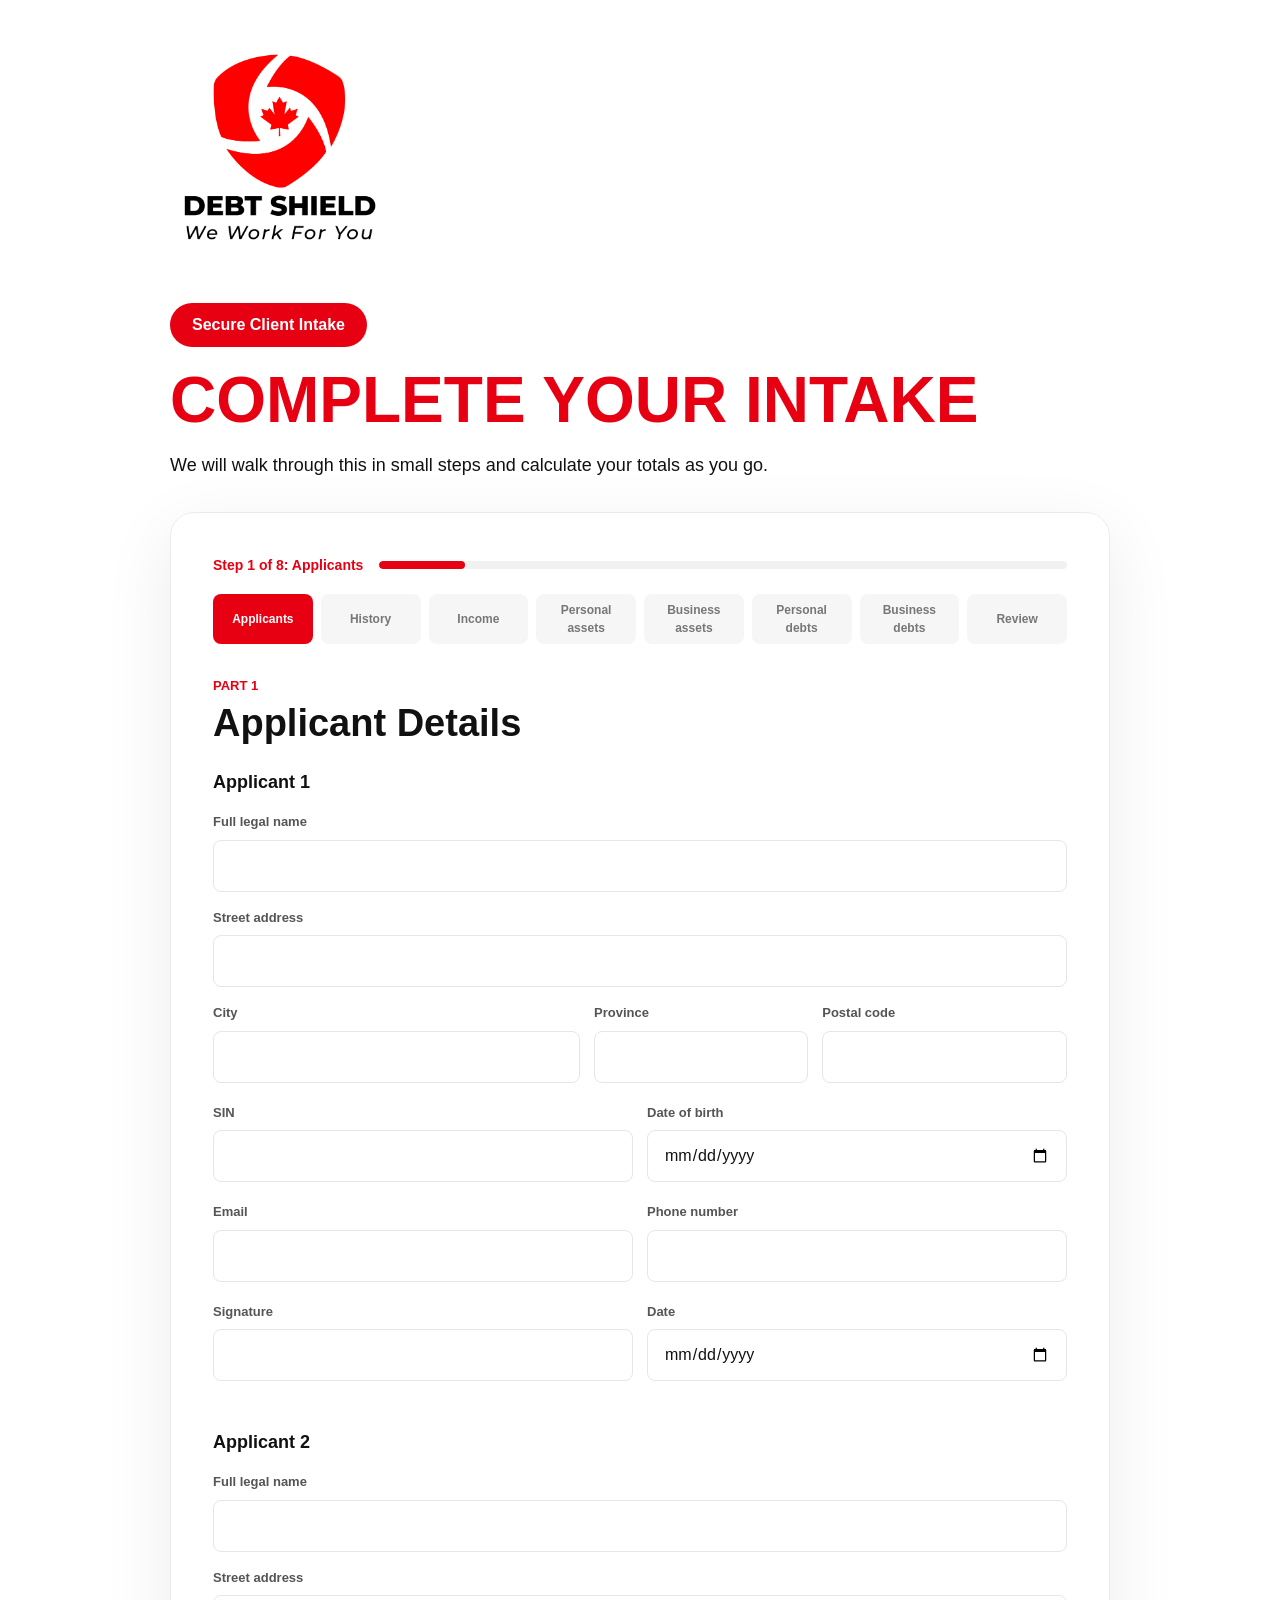
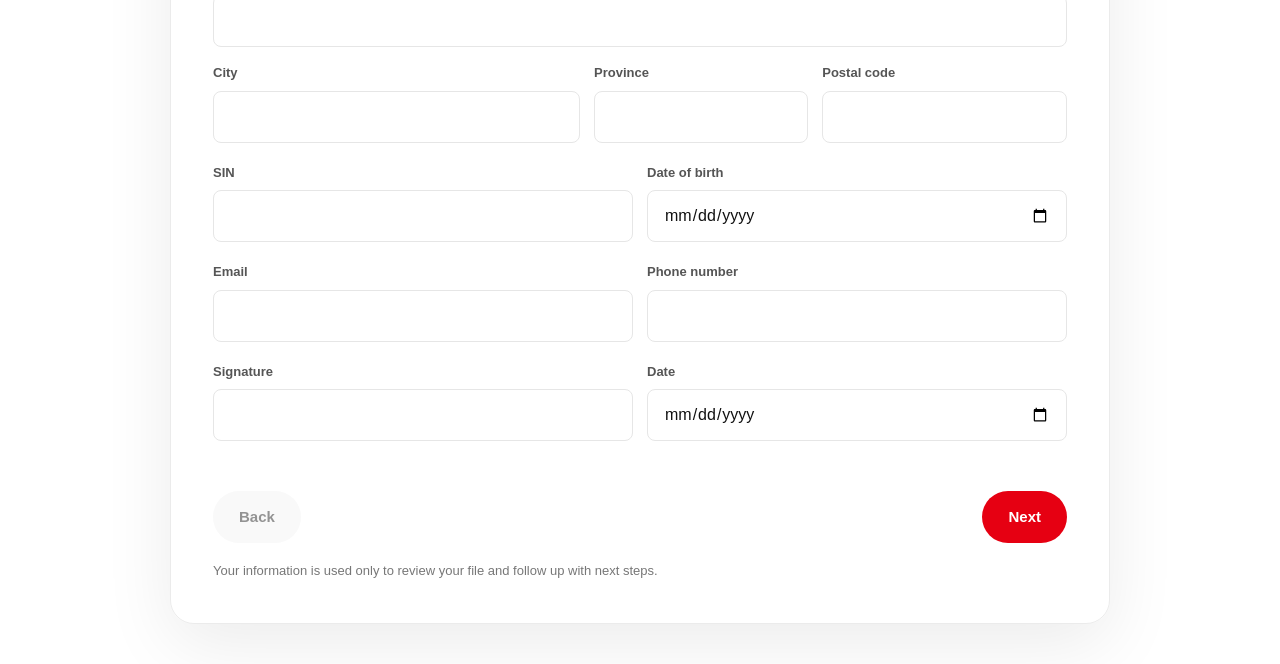
==== intake.html @ 8243ba5d "Initial intake form" ====
<!doctype html>
<html lang="en">
<head>
  <meta charset="utf-8" />
  <meta name="viewport" content="width=device-width, initial-scale=1" />
  <title>Debt Shield Intake</title>
  <link rel="icon" href="./images/favicon.png" type="image/png" />
  <link rel="apple-touch-icon" href="./images/webclip.svg" />

  <link rel="stylesheet" href="./css/normalize.css" />
  <link rel="stylesheet" href="./css/webflow.css" />
  <link rel="stylesheet" href="./css/debt-shield.webflow.css" />
  <link rel="stylesheet" href="./intake.css" />

  <script src="./vendor/pdf-lib.min.js" defer></script>
  <script src="./intake.js" defer></script>
</head>
<body>
  <main class="intake-page">
    <section class="intake-wrap">
      <header class="intake-brand">
        <a class="intake-logo-link" href="https://debtshieldcanada.com/" aria-label="Debt Shield Canada home">
          <img class="intake-logo" src="./images/debt-shield-logo-red.png" alt="Debt Shield" />
        </a>
      </header>

      <div class="intake-pill">Secure Client Intake</div>

      <h1 class="intake-title">Complete Your Intake</h1>

      <p class="intake-copy">
        We will walk through this in small steps and calculate your totals as you go.
      </p>

      <form class="intake-card" data-intake-form novalidate>
        <div class="journey-progress" aria-live="polite">
          <span data-step-count>Step 1 of 8</span>
          <div class="journey-progress-track" aria-hidden="true">
            <span data-progress-bar></span>
          </div>
        </div>

        <ol class="journey-step-list" aria-label="Intake progress">
          <li data-step-label>Applicants</li>
          <li data-step-label>History</li>
          <li data-step-label>Income</li>
          <li data-step-label>Personal assets</li>
          <li data-step-label>Business assets</li>
          <li data-step-label>Personal debts</li>
          <li data-step-label>Business debts</li>
          <li data-step-label>Review</li>
        </ol>

        <p class="intake-error" data-error hidden></p>

        <section class="journey-panel" data-step-panel data-step-title="Applicants">
          <div class="panel-heading">
            <p class="panel-kicker">Part 1</p>
            <h2>Applicant Details</h2>
          </div>

          <div class="applicant-grid">
            <fieldset class="applicant-block">
              <legend>Applicant 1</legend>

              <label class="field field-full">
                <span>Full legal name</span>
                <input class="intake-input" name="c1_full_name" autocomplete="name" required />
              </label>

              <label class="field field-full">
                <span>Street address</span>
                <input class="intake-input" name="c1_address_line1" autocomplete="street-address" />
              </label>

              <div class="field-row">
                <label class="field">
                  <span>City</span>
                  <input class="intake-input" name="c1_city" autocomplete="address-level2" />
                </label>

                <label class="field">
                  <span>Province</span>
                  <input class="intake-input" name="c1_province" autocomplete="address-level1" />
                </label>

                <label class="field">
                  <span>Postal code</span>
                  <input class="intake-input" name="c1_postal_code" autocomplete="postal-code" />
                </label>
              </div>

              <div class="field-row">
                <label class="field">
                  <span>SIN</span>
                  <input class="intake-input" name="c1_sin" inputmode="numeric" />
                </label>

                <label class="field">
                  <span>Date of birth</span>
                  <input class="intake-input" name="c1_dob" type="date" />
                </label>
              </div>

              <div class="field-row">
                <label class="field">
                  <span>Email</span>
                  <input class="intake-input" name="c1_email" type="email" autocomplete="email" required />
                </label>

                <label class="field">
                  <span>Phone number</span>
                  <input class="intake-input" name="c1_phone" autocomplete="tel" required />
                </label>
              </div>

              <div class="field-row">
                <label class="field">
                  <span>Signature</span>
                  <input class="intake-input" name="c1_signature" />
                </label>

                <label class="field">
                  <span>Date</span>
                  <input class="intake-input" name="c1_signature_date" type="date" />
                </label>
              </div>
            </fieldset>

            <fieldset class="applicant-block">
              <legend>Applicant 2</legend>

              <label class="field field-full">
                <span>Full legal name</span>
                <input class="intake-input" name="c2_full_name" autocomplete="name" />
              </label>

              <label class="field field-full">
                <span>Street address</span>
                <input class="intake-input" name="c2_address_line1" autocomplete="street-address" />
              </label>

              <div class="field-row">
                <label class="field">
                  <span>City</span>
                  <input class="intake-input" name="c2_city" autocomplete="address-level2" />
                </label>

                <label class="field">
                  <span>Province</span>
                  <input class="intake-input" name="c2_province" autocomplete="address-level1" />
                </label>

                <label class="field">
                  <span>Postal code</span>
                  <input class="intake-input" name="c2_postal_code" autocomplete="postal-code" />
                </label>
              </div>

              <div class="field-row">
                <label class="field">
                  <span>SIN</span>
                  <input class="intake-input" name="c2_sin" inputmode="numeric" />
                </label>

                <label class="field">
                  <span>Date of birth</span>
                  <input class="intake-input" name="c2_dob" type="date" />
                </label>
              </div>

              <div class="field-row">
                <label class="field">
                  <span>Email</span>
                  <input class="intake-input" name="c2_email" type="email" autocomplete="email" />
                </label>

                <label class="field">
                  <span>Phone number</span>
                  <input class="intake-input" name="c2_phone" autocomplete="tel" />
                </label>
              </div>

              <div class="field-row">
                <label class="field">
                  <span>Signature</span>
                  <input class="intake-input" name="c2_signature" />
                </label>

                <label class="field">
                  <span>Date</span>
                  <input class="intake-input" name="c2_signature_date" type="date" />
                </label>
              </div>
            </fieldset>
          </div>
        </section>

        <section class="journey-panel" data-step-panel data-step-title="Financial History" hidden>
          <div class="panel-heading">
            <p class="panel-kicker">Part 2</p>
            <h2>Financial History</h2>
          </div>

          <div class="question-list">
            <fieldset class="choice-row">
              <legend>Have you bought or sold a house in the last 5 years?</legend>
              <div class="choice-group" data-yes-no="q_house">
                <label><input type="radio" name="q_house" value="yes" required /> <span>Yes</span></label>
                <label><input type="radio" name="q_house" value="no" /> <span>No</span></label>
                <input type="hidden" name="q_house_yes" data-yes-no-hidden="q_house_yes" />
                <input type="hidden" name="q_house_no" data-yes-no-hidden="q_house_no" />
              </div>
            </fieldset>

            <fieldset class="choice-row">
              <legend>Have you disposed of any assets in the last 12 months?</legend>
              <div class="choice-group" data-yes-no="q_disposed">
                <label><input type="radio" name="q_disposed" value="yes" required /> <span>Yes</span></label>
                <label><input type="radio" name="q_disposed" value="no" /> <span>No</span></label>
                <input type="hidden" name="q_disposed_yes" data-yes-no-hidden="q_disposed_yes" />
                <input type="hidden" name="q_disposed_no" data-yes-no-hidden="q_disposed_no" />
              </div>
            </fieldset>

            <fieldset class="choice-row">
              <legend>Do you have life insurance with a cash surrender value?</legend>
              <div class="choice-group" data-yes-no="q_life_insurance">
                <label><input type="radio" name="q_life_insurance" value="yes" required /> <span>Yes</span></label>
                <label><input type="radio" name="q_life_insurance" value="no" /> <span>No</span></label>
                <input type="hidden" name="q_life_insurance_yes" data-yes-no-hidden="q_life_insurance_yes" />
                <input type="hidden" name="q_life_insurance_no" data-yes-no-hidden="q_life_insurance_no" />
              </div>
            </fieldset>

            <fieldset class="choice-row">
              <legend>Do you have an RRSP, and have you made contributions in the last 12 months?</legend>
              <div class="choice-group" data-yes-no="q_rrsp">
                <label><input type="radio" name="q_rrsp" value="yes" required /> <span>Yes</span></label>
                <label><input type="radio" name="q_rrsp" value="no" /> <span>No</span></label>
                <input type="hidden" name="q_rrsp_yes" data-yes-no-hidden="q_rrsp_yes" />
                <input type="hidden" name="q_rrsp_no" data-yes-no-hidden="q_rrsp_no" />
              </div>
            </fieldset>

            <fieldset class="choice-row">
              <legend>Do you have an RDSP, and have you made contributions in the last 12 months?</legend>
              <div class="choice-group" data-yes-no="q_rdsp">
                <label><input type="radio" name="q_rdsp" value="yes" required /> <span>Yes</span></label>
                <label><input type="radio" name="q_rdsp" value="no" /> <span>No</span></label>
                <input type="hidden" name="q_rdsp_yes" data-yes-no-hidden="q_rdsp_yes" />
                <input type="hidden" name="q_rdsp_no" data-yes-no-hidden="q_rdsp_no" />
              </div>
            </fieldset>

            <fieldset class="choice-row">
              <legend>Do you have an RESP?</legend>
              <div class="choice-group" data-yes-no="q_resp">
                <label><input type="radio" name="q_resp" value="yes" required /> <span>Yes</span></label>
                <label><input type="radio" name="q_resp" value="no" /> <span>No</span></label>
                <input type="hidden" name="q_resp_yes" data-yes-no-hidden="q_resp_yes" />
                <input type="hidden" name="q_resp_no" data-yes-no-hidden="q_resp_no" />
              </div>
            </fieldset>

            <fieldset class="choice-row">
              <legend>Do you have a TFSA?</legend>
              <div class="choice-group" data-yes-no="q_tfsa">
                <label><input type="radio" name="q_tfsa" value="yes" required /> <span>Yes</span></label>
                <label><input type="radio" name="q_tfsa" value="no" /> <span>No</span></label>
                <input type="hidden" name="q_tfsa_yes" data-yes-no-hidden="q_tfsa_yes" />
                <input type="hidden" name="q_tfsa_no" data-yes-no-hidden="q_tfsa_no" />
              </div>
            </fieldset>
          </div>
        </section>

        <section class="journey-panel" data-step-panel data-step-title="Household Income" hidden>
          <div class="panel-heading">
            <p class="panel-kicker">Part 3</p>
            <h2>Household Income</h2>
          </div>

          <div class="entry-table income-table" data-income-rows></div>

          <div class="totals-strip">
            <div>
              <span>Applicant 1 monthly income</span>
              <output data-money-output="inc_total_a1">$0.00</output>
              <input type="hidden" name="inc_total_a1" data-money-hidden="inc_total_a1" />
            </div>

            <div>
              <span>Applicant 2 monthly income</span>
              <output data-money-output="inc_total_a2">$0.00</output>
              <input type="hidden" name="inc_total_a2" data-money-hidden="inc_total_a2" />
            </div>
          </div>
        </section>

        <section class="journey-panel" data-step-panel data-step-title="Personal Assets" hidden>
          <div class="panel-heading">
            <p class="panel-kicker">Part 4</p>
            <h2>Personal Assets</h2>
            <p>Net is estimated value minus debt owing.</p>
          </div>

          <div class="entry-table asset-table" data-asset-rows="personal"></div>

          <div class="totals-strip totals-strip-three">
            <div>
              <span>Personal asset value</span>
              <output data-money-output="pa_subtotal_value">$0.00</output>
              <input type="hidden" name="pa_subtotal_value" data-money-hidden="pa_subtotal_value" />
            </div>

            <div>
              <span>Personal asset debt</span>
              <output data-money-output="pa_subtotal_debt">$0.00</output>
              <input type="hidden" name="pa_subtotal_debt" data-money-hidden="pa_subtotal_debt" />
            </div>

            <div>
              <span>Personal net assets</span>
              <output data-money-output="pa_subtotal_net">$0.00</output>
              <input type="hidden" name="pa_subtotal_net" data-money-hidden="pa_subtotal_net" />
            </div>
          </div>
        </section>

        <section class="journey-panel" data-step-panel data-step-title="Business Assets" hidden>
          <div class="panel-heading">
            <p class="panel-kicker">Part 4</p>
            <h2>Business Assets</h2>
            <p>Only complete this section if business assets apply.</p>
          </div>

          <div class="entry-table asset-table" data-asset-rows="business"></div>

          <div class="totals-strip totals-strip-three">
            <div>
              <span>Business asset value</span>
              <output data-money-output="ba_subtotal_value">$0.00</output>
              <input type="hidden" name="ba_subtotal_value" data-money-hidden="ba_subtotal_value" />
            </div>

            <div>
              <span>Business asset debt</span>
              <output data-money-output="ba_subtotal_debt">$0.00</output>
              <input type="hidden" name="ba_subtotal_debt" data-money-hidden="ba_subtotal_debt" />
            </div>

            <div>
              <span>Business net assets</span>
              <output data-money-output="ba_subtotal_net">$0.00</output>
              <input type="hidden" name="ba_subtotal_net" data-money-hidden="ba_subtotal_net" />
            </div>
          </div>
        </section>

        <section class="journey-panel" data-step-panel data-step-title="Personal Debts" hidden>
          <div class="panel-heading">
            <p class="panel-kicker">Part 5</p>
            <h2>Personal Liabilities</h2>
            <p>Examples include credit cards, tax debt, student loans, and personal loans.</p>
          </div>

          <div class="entry-table liability-table" data-liability-rows="pl"></div>

          <div class="liability-actions">
            <button class="secondary-button" type="button" data-add-liability="pl">Add another personal debt</button>
          </div>

          <div class="totals-strip">
            <div>
              <span>Total personal liabilities</span>
              <output data-money-output="pl_total">$0.00</output>
              <input type="hidden" name="pl_total" data-money-hidden="pl_total" />
            </div>
          </div>
        </section>

        <section class="journey-panel" data-step-panel data-step-title="Business Debts" hidden>
          <div class="panel-heading">
            <p class="panel-kicker">Part 6</p>
            <h2>Business Liabilities</h2>
            <p>Examples include CRA debt, business loans, credit cards, and loans from individuals.</p>
          </div>

          <div class="entry-table liability-table" data-liability-rows="bl"></div>

          <div class="liability-actions">
            <button class="secondary-button" type="button" data-add-liability="bl">Add another business debt</button>
          </div>

          <div class="totals-strip">
            <div>
              <span>Total business liabilities</span>
              <output data-money-output="bl_total">$0.00</output>
              <input type="hidden" name="bl_total" data-money-hidden="bl_total" />
            </div>
          </div>
        </section>

        <section class="journey-panel" data-step-panel data-step-title="Review" hidden>
          <div class="panel-heading">
            <p class="panel-kicker">Review</p>
            <h2>Your Intake Snapshot</h2>
          </div>

          <div class="summary-grid">
            <div>
              <span>Monthly household income</span>
              <output data-summary="householdIncome">$0.00</output>
            </div>

            <div>
              <span>Total asset value</span>
              <output data-money-output="as_total_value">$0.00</output>
              <input type="hidden" name="as_total_value" data-money-hidden="as_total_value" />
            </div>

            <div>
              <span>Total asset debt</span>
              <output data-money-output="as_total_debt">$0.00</output>
              <input type="hidden" name="as_total_debt" data-money-hidden="as_total_debt" />
            </div>

            <div>
              <span>Total net assets</span>
              <output data-money-output="as_total_net">$0.00</output>
              <input type="hidden" name="as_total_net" data-money-hidden="as_total_net" />
            </div>

            <div>
              <span>Total liabilities</span>
              <output data-summary="allLiabilities">$0.00</output>
            </div>

            <div>
              <span>Estimated position</span>
              <output data-summary="estimatedPosition">$0.00</output>
            </div>
          </div>

          <label class="field field-full">
            <span>Anything else Debt Shield should know?</span>
            <textarea class="intake-input" name="notes"></textarea>
          </label>

          <label class="consent-line">
            <input type="checkbox" name="client_confirmation" value="confirmed" required />
            <span>I confirm the information provided is accurate to the best of my knowledge.</span>
          </label>

          <a class="pdf-link" href="./Intake_Form.pdf" target="_blank" rel="noopener" data-prefill-pdf>View prefilled PDF form</a>
        </section>

        <div class="journey-actions">
          <button class="secondary-button" type="button" data-prev-step>Back</button>
          <button class="intake-button" type="button" data-next-step>Next</button>
          <button class="intake-button" type="submit" data-submit-step hidden>Submit Intake</button>
        </div>

        <p class="intake-privacy">
          Your information is used only to review your file and follow up with next steps.
        </p>
      </form>

      <div class="intake-success" data-success hidden>
        <h2>Thank you</h2>
        <p>
          Your intake has been received. Debt Shield will review your information and follow up with next steps.
        </p>
      </div>
    </section>
  </main>
</body>
</html>
---- css/webflow.css ----
@font-face {
  font-family: 'webflow-icons';
  src: url("[data-uri]") format('truetype');
  font-weight: normal;
  font-style: normal;
}
[class^="w-icon-"],
[class*=" w-icon-"] {
  /* use !important to prevent issues with browser extensions that change fonts */
  font-family: 'webflow-icons' !important;
  speak: none;
  font-style: normal;
  font-weight: normal;
  font-variant: normal;
  text-transform: none;
  line-height: 1;
  /* Better Font Rendering =========== */
  -webkit-font-smoothing: antialiased;
  -moz-osx-font-smoothing: grayscale;
}
.w-icon-slider-right:before {
  content: "\e600";
}
.w-icon-slider-left:before {
  content: "\e601";
}
.w-icon-nav-menu:before {
  content: "\e602";
}
.w-icon-arrow-down:before,
.w-icon-dropdown-toggle:before {
  content: "\e603";
}
.w-icon-file-upload-remove:before {
  content: "\e900";
}
.w-icon-file-upload-icon:before {
  content: "\e903";
}
* {
  -webkit-box-sizing: border-box;
  -moz-box-sizing: border-box;
  box-sizing: border-box;
}
html {
  height: 100%;
}
body {
  margin: 0;
  min-height: 100%;
  background-color: #fff;
  font-family: Arial, sans-serif;
  font-size: 14px;
  line-height: 20px;
  color: #333;
}
img {
  max-width: 100%;
  vertical-align: middle;
  display: inline-block;
}
html.w-mod-touch * {
  background-attachment: scroll !important;
}
.w-block {
  display: block;
}
.w-inline-block {
  max-width: 100%;
  display: inline-block;
}
.w-clearfix:before,
.w-clearfix:after {
  content: " ";
  display: table;
  grid-column-start: 1;
  grid-row-start: 1;
  grid-column-end: 2;
  grid-row-end: 2;
}
.w-clearfix:after {
  clear: both;
}
.w-hidden {
  display: none;
}
.w-button {
  display: inline-block;
  padding: 9px 15px;
  background-color: #3898EC;
  color: white;
  border: 0;
  line-height: inherit;
  text-decoration: none;
  cursor: pointer;
  border-radius: 0;
}
input.w-button {
  -webkit-appearance: button;
}
html[data-w-dynpage] [data-w-cloak] {
  color: transparent !important;
}
.w-code-block {
  margin: unset;
}
pre.w-code-block code {
  all: inherit;
}
.w-optimization {
  display: contents;
}
.w-webflow-badge,
.w-webflow-badge > img {
  box-sizing: unset;
  width: unset;
  height: unset;
  max-height: unset;
  max-width: unset;
  min-height: unset;
  min-width: unset;
  margin: unset;
  padding: unset;
  float: unset;
  clear: unset;
  border: unset;
  border-radius: unset;
  background: unset;
  background-image: unset;
  background-position: unset;
  background-size: unset;
  background-repeat: unset;
  background-origin: unset;
  background-clip: unset;
  background-attachment: unset;
  background-color: unset;
  box-shadow: unset;
  transform: unset;
  transition: unset;
  direction: unset;
  font-family: unset;
  font-weight: unset;
  color: unset;
  font-size: unset;
  line-height: unset;
  font-style: unset;
  font-variant: unset;
  text-align: unset;
  letter-spacing: unset;
  text-decoration: unset;
  text-indent: unset;
  text-transform: unset;
  list-style-type: unset;
  text-shadow: unset;
  vertical-align: unset;
  cursor: unset;
  white-space: unset;
  word-break: unset;
  word-spacing: unset;
  word-wrap: unset;
}
.w-webflow-badge {
  position: fixed !important;
  display: inline-block !important;
  visibility: visible !important;
  opacity: 1 !important;
  z-index: 2147483647 !important;
  top: auto !important;
  right: 12px !important;
  bottom: 12px !important;
  left: auto !important;
  color: #aaadb0 !important;
  background-color: #fff !important;
  border-radius: 3px !important;
  padding: 6px !important;
  font-size: 12px !important;
  line-height: 14px !important;
  text-decoration: none !important;
  transform: none !important;
  margin: 0 !important;
  width: auto !important;
  height: auto !important;
  overflow: unset !important;
  white-space: nowrap;
  box-shadow: 0 0 0 1px rgba(0, 0, 0, 0.1), 0px 1px 3px rgba(0, 0, 0, 0.1);
  cursor: pointer;
}
.w-webflow-badge > img {
  position: unset;
  display: inline-block !important;
  visibility: unset !important;
  opacity: 1 !important;
  vertical-align: middle !important;
}
h1,
h2,
h3,
h4,
h5,
h6 {
  font-weight: bold;
  margin-bottom: 10px;
}
h1 {
  font-size: 38px;
  line-height: 44px;
  margin-top: 20px;
}
h2 {
  font-size: 32px;
  line-height: 36px;
  margin-top: 20px;
}
h3 {
  font-size: 24px;
  line-height: 30px;
  margin-top: 20px;
}
h4 {
  font-size: 18px;
  line-height: 24px;
  margin-top: 10px;
}
h5 {
  font-size: 14px;
  line-height: 20px;
  margin-top: 10px;
}
h6 {
  font-size: 12px;
  line-height: 18px;
  margin-top: 10px;
}
p {
  margin-top: 0;
  margin-bottom: 10px;
}
blockquote {
  margin: 0 0 10px 0;
  padding: 10px 20px;
  border-left: 5px solid #E2E2E2;
  font-size: 18px;
  line-height: 22px;
}
figure {
  margin: 0;
  margin-bottom: 10px;
}
figcaption {
  margin-top: 5px;
  text-align: center;
}
ul,
ol {
  margin-top: 0px;
  margin-bottom: 10px;
  padding-left: 40px;
}
.w-list-unstyled {
  padding-left: 0;
  list-style: none;
}
.w-embed:before,
.w-embed:after {
  content: " ";
  display: table;
  grid-column-start: 1;
  grid-row-start: 1;
  grid-column-end: 2;
  grid-row-end: 2;
}
.w-embed:after {
  clear: both;
}
.w-video {
  width: 100%;
  position: relative;
  padding: 0;
}
.w-video iframe,
.w-video object,
.w-video embed {
  position: absolute;
  top: 0;
  left: 0;
  width: 100%;
  height: 100%;
  border: none;
}
fieldset {
  padding: 0;
  margin: 0;
  border: 0;
}
button,
[type='button'],
[type='reset'] {
  border: 0;
  cursor: pointer;
  -webkit-appearance: button;
}
.w-form {
  margin: 0 0 15px;
}
.w-form-done {
  display: none;
  padding: 20px;
  text-align: center;
  background-color: #dddddd;
}
.w-form-fail {
  display: none;
  margin-top: 10px;
  padding: 10px;
  background-color: #ffdede;
}
label {
  display: block;
  margin-bottom: 5px;
  font-weight: bold;
}
.w-input,
.w-select {
  display: block;
  width: 100%;
  height: 38px;
  padding: 8px 12px;
  margin-bottom: 10px;
  font-size: 14px;
  line-height: 1.42857143;
  color: #333333;
  vertical-align: middle;
  background-color: #ffffff;
  border: 1px solid #cccccc;
}
.w-input::placeholder,
.w-select::placeholder {
  color: #999;
}
.w-input:focus,
.w-select:focus {
  border-color: #3898EC;
  outline: 0;
}
.w-input[disabled],
.w-select[disabled],
.w-input[readonly],
.w-select[readonly],
fieldset[disabled] .w-input,
fieldset[disabled] .w-select {
  cursor: not-allowed;
}
.w-input[disabled]:not(.w-input-disabled),
.w-select[disabled]:not(.w-input-disabled),
.w-input[readonly],
.w-select[readonly],
fieldset[disabled]:not(.w-input-disabled) .w-input,
fieldset[disabled]:not(.w-input-disabled) .w-select {
  background-color: #eeeeee;
}
textarea.w-input,
textarea.w-select {
  height: auto;
}
.w-select {
  background-color: #f3f3f3;
}
.w-select[multiple] {
  height: auto;
}
.w-form-label {
  display: inline-block;
  cursor: pointer;
  font-weight: normal;
  margin-bottom: 0px;
}
.w-radio {
  display: block;
  margin-bottom: 5px;
  padding-left: 20px;
}
.w-radio:before,
.w-radio:after {
  content: " ";
  display: table;
  grid-column-start: 1;
  grid-row-start: 1;
  grid-column-end: 2;
  grid-row-end: 2;
}
.w-radio:after {
  clear: both;
}
.w-radio-input {
  margin: 4px 0 0;
  line-height: normal;
  float: left;
  margin-left: -20px;
}
.w-radio-input {
  margin-top: 3px;
}
.w-file-upload {
  display: block;
  margin-bottom: 10px;
}
.w-file-upload-input {
  width: 0.1px;
  height: 0.1px;
  opacity: 0;
  overflow: hidden;
  position: absolute;
  z-index: -100;
}
.w-file-upload-default,
.w-file-upload-uploading,
.w-file-upload-success {
  display: inline-block;
  color: #333333;
}
.w-file-upload-error {
  display: block;
  margin-top: 10px;
}
.w-file-upload-default.w-hidden,
.w-file-upload-uploading.w-hidden,
.w-file-upload-error.w-hidden,
.w-file-upload-success.w-hidden {
  display: none;
}
.w-file-upload-uploading-btn {
  display: flex;
  font-size: 14px;
  font-weight: normal;
  cursor: pointer;
  margin: 0;
  padding: 8px 12px;
  border: 1px solid #cccccc;
  background-color: #fafafa;
}
.w-file-upload-file {
  display: flex;
  flex-grow: 1;
  justify-content: space-between;
  margin: 0;
  padding: 8px 9px 8px 11px;
  border: 1px solid #cccccc;
  background-color: #fafafa;
}
.w-file-upload-file-name {
  font-size: 14px;
  font-weight: normal;
  display: block;
}
.w-file-remove-link {
  margin-top: 3px;
  margin-left: 10px;
  width: auto;
  height: auto;
  padding: 3px;
  display: block;
  cursor: pointer;
}
.w-icon-file-upload-remove {
  margin: auto;
  font-size: 10px;
}
.w-file-upload-error-msg {
  display: inline-block;
  color: #ea384c;
  padding: 2px 0;
}
.w-file-upload-info {
  display: inline-block;
  line-height: 38px;
  padding: 0 12px;
}
.w-file-upload-label {
  display: inline-block;
  font-size: 14px;
  font-weight: normal;
  cursor: pointer;
  margin: 0;
  padding: 8px 12px;
  border: 1px solid #cccccc;
  background-color: #fafafa;
}
.w-icon-file-upload-icon,
.w-icon-file-upload-uploading {
  display: inline-block;
  margin-right: 8px;
  width: 20px;
}
.w-icon-file-upload-uploading {
  height: 20px;
}
.w-container {
  margin-left: auto;
  margin-right: auto;
  max-width: 940px;
}
.w-container:before,
.w-container:after {
  content: " ";
  display: table;
  grid-column-start: 1;
  grid-row-start: 1;
  grid-column-end: 2;
  grid-row-end: 2;
}
.w-container:after {
  clear: both;
}
.w-container .w-row {
  margin-left: -10px;
  margin-right: -10px;
}
.w-row:before,
.w-row:after {
  content: " ";
  display: table;
  grid-column-start: 1;
  grid-row-start: 1;
  grid-column-end: 2;
  grid-row-end: 2;
}
.w-row:after {
  clear: both;
}
.w-row .w-row {
  margin-left: 0;
  margin-right: 0;
}
.w-col {
  position: relative;
  float: left;
  width: 100%;
  min-height: 1px;
  padding-left: 10px;
  padding-right: 10px;
}
.w-col .w-col {
  padding-left: 0;
  padding-right: 0;
}
.w-col-1 {
  width: 8.33333333%;
}
.w-col-2 {
  width: 16.66666667%;
}
.w-col-3 {
  width: 25%;
}
.w-col-4 {
  width: 33.33333333%;
}
.w-col-5 {
  width: 41.66666667%;
}
.w-col-6 {
  width: 50%;
}
.w-col-7 {
  width: 58.33333333%;
}
.w-col-8 {
  width: 66.66666667%;
}
.w-col-9 {
  width: 75%;
}
.w-col-10 {
  width: 83.33333333%;
}
.w-col-11 {
  width: 91.66666667%;
}
.w-col-12 {
  width: 100%;
}
.w-hidden-main {
  display: none !important;
}
@media screen and (max-width: 991px) {
  .w-container {
    max-width: 728px;
  }
  .w-hidden-main {
    display: inherit !important;
  }
  .w-hidden-medium {
    display: none !important;
  }
  .w-col-medium-1 {
    width: 8.33333333%;
  }
  .w-col-medium-2 {
    width: 16.66666667%;
  }
  .w-col-medium-3 {
    width: 25%;
  }
  .w-col-medium-4 {
    width: 33.33333333%;
  }
  .w-col-medium-5 {
    width: 41.66666667%;
  }
  .w-col-medium-6 {
    width: 50%;
  }
  .w-col-medium-7 {
    width: 58.33333333%;
  }
  .w-col-medium-8 {
    width: 66.66666667%;
  }
  .w-col-medium-9 {
    width: 75%;
  }
  .w-col-medium-10 {
    width: 83.33333333%;
  }
  .w-col-medium-11 {
    width: 91.66666667%;
  }
  .w-col-medium-12 {
    width: 100%;
  }
  .w-col-stack {
    width: 100%;
    left: auto;
    right: auto;
  }
}
@media screen and (max-width: 767px) {
  .w-hidden-main {
    display: inherit !important;
  }
  .w-hidden-medium {
    display: inherit !important;
  }
  .w-hidden-small {
    display: none !important;
  }
  .w-row,
  .w-container .w-row {
    margin-left: 0;
    margin-right: 0;
  }
  .w-col {
    width: 100%;
    left: auto;
    right: auto;
  }
  .w-col-small-1 {
    width: 8.33333333%;
  }
  .w-col-small-2 {
    width: 16.66666667%;
  }
  .w-col-small-3 {
    width: 25%;
  }
  .w-col-small-4 {
    width: 33.33333333%;
  }
  .w-col-small-5 {
    width: 41.66666667%;
  }
  .w-col-small-6 {
    width: 50%;
  }
  .w-col-small-7 {
    width: 58.33333333%;
  }
  .w-col-small-8 {
    width: 66.66666667%;
  }
  .w-col-small-9 {
    width: 75%;
  }
  .w-col-small-10 {
    width: 83.33333333%;
  }
  .w-col-small-11 {
    width: 91.66666667%;
  }
  .w-col-small-12 {
    width: 100%;
  }
}
@media screen and (max-width: 479px) {
  .w-container {
    max-width: none;
  }
  .w-hidden-main {
    display: inherit !important;
  }
  .w-hidden-medium {
    display: inherit !important;
  }
  .w-hidden-small {
    display: inherit !important;
  }
  .w-hidden-tiny {
    display: none !important;
  }
  .w-col {
    width: 100%;
  }
  .w-col-tiny-1 {
    width: 8.33333333%;
  }
  .w-col-tiny-2 {
    width: 16.66666667%;
  }
  .w-col-tiny-3 {
    width: 25%;
  }
  .w-col-tiny-4 {
    width: 33.33333333%;
  }
  .w-col-tiny-5 {
    width: 41.66666667%;
  }
  .w-col-tiny-6 {
    width: 50%;
  }
  .w-col-tiny-7 {
    width: 58.33333333%;
  }
  .w-col-tiny-8 {
    width: 66.66666667%;
  }
  .w-col-tiny-9 {
    width: 75%;
  }
  .w-col-tiny-10 {
    width: 83.33333333%;
  }
  .w-col-tiny-11 {
    width: 91.66666667%;
  }
  .w-col-tiny-12 {
    width: 100%;
  }
}
.w-widget {
  position: relative;
}
.w-widget-map {
  width: 100%;
  height: 400px;
}
.w-widget-map label {
  width: auto;
  display: inline;
}
.w-widget-map img {
  max-width: inherit;
}
.w-widget-map .gm-style-iw {
  text-align: center;
}
.w-widget-map .gm-style-iw > button {
  display: none !important;
}
.w-widget-twitter {
  overflow: hidden;
}
.w-widget-twitter-count-shim {
  display: inline-block;
  vertical-align: top;
  position: relative;
  width: 28px;
  height: 20px;
  text-align: center;
  background: white;
  border: #758696 solid 1px;
  border-radius: 3px;
}
.w-widget-twitter-count-shim * {
  pointer-events: none;
  user-select: none;
}
.w-widget-twitter-count-shim .w-widget-twitter-count-inner {
  position: relative;
  font-size: 15px;
  line-height: 12px;
  text-align: center;
  color: #999;
  font-family: serif;
}
.w-widget-twitter-count-shim .w-widget-twitter-count-clear {
  position: relative;
  display: block;
}
.w-widget-twitter-count-shim.w--large {
  width: 36px;
  height: 28px;
}
.w-widget-twitter-count-shim.w--large .w-widget-twitter-count-inner {
  font-size: 18px;
  line-height: 18px;
}
.w-widget-twitter-count-shim:not(.w--vertical) {
  margin-left: 5px;
  margin-right: 8px;
}
.w-widget-twitter-count-shim:not(.w--vertical).w--large {
  margin-left: 6px;
}
.w-widget-twitter-count-shim:not(.w--vertical):before,
.w-widget-twitter-count-shim:not(.w--vertical):after {
  top: 50%;
  left: 0;
  border: solid transparent;
  content: ' ';
  height: 0;
  width: 0;
  position: absolute;
  pointer-events: none;
}
.w-widget-twitter-count-shim:not(.w--vertical):before {
  border-color: rgba(117, 134, 150, 0);
  border-right-color: #5d6c7b;
  border-width: 4px;
  margin-left: -9px;
  margin-top: -4px;
}
.w-widget-twitter-count-shim:not(.w--vertical).w--large:before {
  border-width: 5px;
  margin-left: -10px;
  margin-top: -5px;
}
.w-widget-twitter-count-shim:not(.w--vertical):after {
  border-color: rgba(255, 255, 255, 0);
  border-right-color: white;
  border-width: 4px;
  margin-left: -8px;
  margin-top: -4px;
}
.w-widget-twitter-count-shim:not(.w--vertical).w--large:after {
  border-width: 5px;
  margin-left: -9px;
  margin-top: -5px;
}
.w-widget-twitter-count-shim.w--vertical {
  width: 61px;
  height: 33px;
  margin-bottom: 8px;
}
.w-widget-twitter-count-shim.w--vertical:before,
.w-widget-twitter-count-shim.w--vertical:after {
  top: 100%;
  left: 50%;
  border: solid transparent;
  content: ' ';
  height: 0;
  width: 0;
  position: absolute;
  pointer-events: none;
}
.w-widget-twitter-count-shim.w--vertical:before {
  border-color: rgba(117, 134, 150, 0);
  border-top-color: #5d6c7b;
  border-width: 5px;
  margin-left: -5px;
}
.w-widget-twitter-count-shim.w--vertical:after {
  border-color: rgba(255, 255, 255, 0);
  border-top-color: white;
  border-width: 4px;
  margin-left: -4px;
}
.w-widget-twitter-count-shim.w--vertical .w-widget-twitter-count-inner {
  font-size: 18px;
  line-height: 22px;
}
.w-widget-twitter-count-shim.w--vertical.w--large {
  width: 76px;
}
.w-background-video {
  position: relative;
  overflow: hidden;
  height: 500px;
  color: white;
}
.w-background-video > video {
  background-size: cover;
  background-position: 50% 50%;
  position: absolute;
  margin: auto;
  width: 100%;
  height: 100%;
  right: -100%;
  bottom: -100%;
  top: -100%;
  left: -100%;
  object-fit: cover;
  z-index: -100;
}
.w-background-video > video::-webkit-media-controls-start-playback-button {
  display: none !important;
  -webkit-appearance: none;
}
.w-background-video--control {
  position: absolute;
  bottom: 1em;
  right: 1em;
  background-color: transparent;
  padding: 0;
}
.w-background-video--control > [hidden] {
  display: none !important;
}
.w-slider {
  position: relative;
  height: 300px;
  text-align: center;
  background: #dddddd;
  clear: both;
  -webkit-tap-highlight-color: rgba(0, 0, 0, 0);
  tap-highlight-color: rgba(0, 0, 0, 0);
}
.w-slider-mask {
  position: relative;
  display: block;
  overflow: hidden;
  z-index: 1;
  left: 0;
  right: 0;
  height: 100%;
  white-space: nowrap;
}
.w-slide {
  position: relative;
  display: inline-block;
  vertical-align: top;
  width: 100%;
  height: 100%;
  white-space: normal;
  text-align: left;
}
.w-slider-nav {
  position: absolute;
  z-index: 2;
  top: auto;
  right: 0;
  bottom: 0;
  left: 0;
  margin: auto;
  padding-top: 10px;
  height: 40px;
  text-align: center;
  -webkit-tap-highlight-color: rgba(0, 0, 0, 0);
  tap-highlight-color: rgba(0, 0, 0, 0);
}
.w-slider-nav.w-round > div {
  border-radius: 100%;
}
.w-slider-nav.w-num > div {
  width: auto;
  height: auto;
  padding: 0.2em 0.5em;
  font-size: inherit;
  line-height: inherit;
}
.w-slider-nav.w-shadow > div {
  box-shadow: 0 0 3px rgba(51, 51, 51, 0.4);
}
.w-slider-nav-invert {
  color: #fff;
}
.w-slider-nav-invert > div {
  background-color: rgba(34, 34, 34, 0.4);
}
.w-slider-nav-invert > div.w-active {
  background-color: #222;
}
.w-slider-dot {
  position: relative;
  display: inline-block;
  width: 1em;
  height: 1em;
  background-color: rgba(255, 255, 255, 0.4);
  cursor: pointer;
  margin: 0 3px 0.5em;
  transition: background-color 100ms, color 100ms;
}
.w-slider-dot.w-active {
  background-color: #fff;
}
.w-slider-dot:focus {
  outline: none;
  box-shadow: 0px 0px 0px 2px #fff;
}
.w-slider-dot:focus.w-active {
  box-shadow: none;
}
.w-slider-arrow-left,
.w-slider-arrow-right {
  position: absolute;
  width: 80px;
  top: 0;
  right: 0;
  bottom: 0;
  left: 0;
  margin: auto;
  cursor: pointer;
  overflow: hidden;
  color: white;
  font-size: 40px;
  -webkit-tap-highlight-color: rgba(0, 0, 0, 0);
  tap-highlight-color: rgba(0, 0, 0, 0);
  user-select: none;
}
.w-slider-arrow-left [class^='w-icon-'],
.w-slider-arrow-right [class^='w-icon-'],
.w-slider-arrow-left [class*=' w-icon-'],
.w-slider-arrow-right [class*=' w-icon-'] {
  position: absolute;
}
.w-slider-arrow-left:focus,
.w-slider-arrow-right:focus {
  outline: 0;
}
.w-slider-arrow-left {
  z-index: 3;
  right: auto;
}
.w-slider-arrow-right {
  z-index: 4;
  left: auto;
}
.w-icon-slider-left,
.w-icon-slider-right {
  top: 0;
  right: 0;
  bottom: 0;
  left: 0;
  margin: auto;
  width: 1em;
  height: 1em;
}
.w-slider-aria-label {
  border: 0;
  clip: rect(0 0 0 0);
  height: 1px;
  margin: -1px;
  overflow: hidden;
  padding: 0;
  position: absolute;
  width: 1px;
}
.w-slider-force-show {
  display: block !important;
}
.w-dropdown {
  display: inline-block;
  position: relative;
  text-align: left;
  margin-left: auto;
  margin-right: auto;
  z-index: 900;
}
.w-dropdown-btn,
.w-dropdown-toggle,
.w-dropdown-link {
  position: relative;
  vertical-align: top;
  text-decoration: none;
  color: #222222;
  padding: 20px;
  text-align: left;
  margin-left: auto;
  margin-right: auto;
  white-space: nowrap;
}
.w-dropdown-toggle {
  user-select: none;
  display: inline-block;
  cursor: pointer;
  padding-right: 40px;
}
.w-dropdown-toggle:focus {
  outline: 0;
}
.w-icon-dropdown-toggle {
  position: absolute;
  top: 0;
  right: 0;
  bottom: 0;
  margin: auto;
  margin-right: 20px;
  width: 1em;
  height: 1em;
}
.w-dropdown-list {
  position: absolute;
  background: #dddddd;
  display: none;
  min-width: 100%;
}
.w-dropdown-list.w--open {
  display: block;
}
.w-dropdown-link {
  padding: 10px 20px;
  display: block;
  color: #222222;
}
.w-dropdown-link.w--current {
  color: #0082f3;
}
.w-dropdown-link:focus {
  outline: 0;
}
@media screen and (max-width: 767px) {
  .w-nav-brand {
    padding-left: 10px;
  }
}
/**
 * ## Note
 * Safari (on both iOS and OS X) does not handle viewport units (vh, vw) well.
 * For example percentage units do not work on descendants of elements that
 * have any dimensions expressed in viewport units. It also doesn’t handle them at
 * all in `calc()`.
 */
/**
 * Wrapper around all lightbox elements
 *
 * 1. Since the lightbox can receive focus, IE also gives it an outline.
 * 2. Fixes flickering on Chrome when a transition is in progress
 *    underneath the lightbox.
 */
.w-lightbox-backdrop {
  cursor: auto;
  font-style: normal;
  letter-spacing: normal;
  list-style: disc;
  text-indent: 0;
  text-shadow: none;
  text-transform: none;
  visibility: visible;
  white-space: normal;
  word-break: normal;
  word-spacing: normal;
  word-wrap: normal;
  position: fixed;
  top: 0;
  right: 0;
  bottom: 0;
  left: 0;
  color: #fff;
  font-family: "Helvetica Neue", Helvetica, Ubuntu, "Segoe UI", Verdana, sans-serif;
  font-size: 17px;
  line-height: 1.2;
  font-weight: 300;
  text-align: center;
  background: rgba(0, 0, 0, 0.9);
  z-index: 2000;
  outline: 0;
  /* 1 */
  opacity: 0;
  -webkit-user-select: none;
  -moz-user-select: none;
  -webkit-tap-highlight-color: transparent;
  -webkit-transform: translate(0, 0);
  /* 2 */
}
/**
 * Neat trick to bind the rubberband effect to our canvas instead of the whole
 * document on iOS. It also prevents a bug that causes the document underneath to scroll.
 */
.w-lightbox-backdrop,
.w-lightbox-container {
  height: 100%;
  overflow: auto;
  -webkit-overflow-scrolling: touch;
}
.w-lightbox-content {
  position: relative;
  height: 100vh;
  overflow: hidden;
}
.w-lightbox-view {
  position: absolute;
  width: 100vw;
  height: 100vh;
  opacity: 0;
}
.w-lightbox-view:before {
  content: "";
  height: 100vh;
}
/* .w-lightbox-content */
.w-lightbox-group,
.w-lightbox-group .w-lightbox-view,
.w-lightbox-group .w-lightbox-view:before {
  height: 86vh;
}
.w-lightbox-frame,
.w-lightbox-view:before {
  display: inline-block;
  vertical-align: middle;
}
/*
 * 1. Remove default margin set by user-agent on the <figure> element.
 */
.w-lightbox-figure {
  position: relative;
  margin: 0;
  /* 1 */
}
.w-lightbox-group .w-lightbox-figure {
  cursor: pointer;
}
/**
 * IE adds image dimensions as width and height attributes on the IMG tag,
 * but we need both width and height to be set to auto to enable scaling.
 */
.w-lightbox-img {
  width: auto;
  height: auto;
  max-width: none;
}
/**
 * 1. Reset if style is set by user on "All Images"
 */
.w-lightbox-image {
  display: block;
  float: none;
  /* 1 */
  max-width: 100vw;
  max-height: 100vh;
}
.w-lightbox-group .w-lightbox-image {
  max-height: 86vh;
}
.w-lightbox-caption {
  position: absolute;
  right: 0;
  bottom: 0;
  left: 0;
  padding: 0.5em 1em;
  background: rgba(0, 0, 0, 0.4);
  text-align: left;
  text-overflow: ellipsis;
  white-space: nowrap;
  overflow: hidden;
}
.w-lightbox-embed {
  position: absolute;
  top: 0;
  right: 0;
  bottom: 0;
  left: 0;
  width: 100%;
  height: 100%;
}
.w-lightbox-control {
  position: absolute;
  top: 0;
  width: 4em;
  background-size: 24px;
  background-repeat: no-repeat;
  background-position: center;
  cursor: pointer;
  -webkit-transition: all 0.3s;
  transition: all 0.3s;
}
.w-lightbox-left {
  display: none;
  bottom: 0;
  left: 0;
  /* <svg xmlns="http://www.w3.org/2000/svg" viewBox="-20 0 24 40" width="24" height="40"><g transform="rotate(45)"><path d="m0 0h5v23h23v5h-28z" opacity=".4"/><path d="m1 1h3v23h23v3h-26z" fill="#fff"/></g></svg> */
  background-image: url("[data-uri]");
}
.w-lightbox-right {
  display: none;
  right: 0;
  bottom: 0;
  /* <svg xmlns="http://www.w3.org/2000/svg" viewBox="-4 0 24 40" width="24" height="40"><g transform="rotate(45)"><path d="m0-0h28v28h-5v-23h-23z" opacity=".4"/><path d="m1 1h26v26h-3v-23h-23z" fill="#fff"/></g></svg> */
  background-image: url("[data-uri]");
}
/*
 * Without specifying the with and height inside the SVG, all versions of IE render the icon too small.
 * The bug does not seem to manifest itself if the elements are tall enough such as the above arrows.
 * (http://stackoverflow.com/questions/16092114/background-size-differs-in-internet-explorer)
 */
.w-lightbox-close {
  right: 0;
  height: 2.6em;
  /* <svg xmlns="http://www.w3.org/2000/svg" viewBox="-4 0 18 17" width="18" height="17"><g transform="rotate(45)"><path d="m0 0h7v-7h5v7h7v5h-7v7h-5v-7h-7z" opacity=".4"/><path d="m1 1h7v-7h3v7h7v3h-7v7h-3v-7h-7z" fill="#fff"/></g></svg> */
  background-image: url("[data-uri]");
  background-size: 18px;
}
/**
 * 1. All IE versions add extra space at the bottom without this.
 */
.w-lightbox-strip {
  position: absolute;
  bottom: 0;
  left: 0;
  right: 0;
  padding: 0 1vh;
  line-height: 0;
  /* 1 */
  white-space: nowrap;
  overflow-x: auto;
  overflow-y: hidden;
}
/*
 * 1. We use content-box to avoid having to do `width: calc(10vh + 2vw)`
 *    which doesn’t work in Safari anyway.
 * 2. Chrome renders images pixelated when switching to GPU. Making sure
 *    the parent is also rendered on the GPU (by setting translate3d for
 *    example) fixes this behavior.
 */
.w-lightbox-item {
  display: inline-block;
  width: 10vh;
  padding: 2vh 1vh;
  box-sizing: content-box;
  /* 1 */
  cursor: pointer;
  -webkit-transform: translate3d(0, 0, 0);
  /* 2 */
}
.w-lightbox-active {
  opacity: 0.3;
}
.w-lightbox-thumbnail {
  position: relative;
  height: 10vh;
  background: #222;
  overflow: hidden;
}
.w-lightbox-thumbnail-image {
  position: absolute;
  top: 0;
  left: 0;
}
.w-lightbox-thumbnail .w-lightbox-tall {
  top: 50%;
  width: 100%;
  -webkit-transform: translate(0, -50%);
  transform: translate(0, -50%);
}
.w-lightbox-thumbnail .w-lightbox-wide {
  left: 50%;
  height: 100%;
  -webkit-transform: translate(-50%, 0);
  transform: translate(-50%, 0);
}
/*
 * Spinner
 *
 * Absolute pixel values are used to avoid rounding errors that would cause
 * the white spinning element to be misaligned with the track.
 */
.w-lightbox-spinner {
  position: absolute;
  top: 50%;
  left: 50%;
  box-sizing: border-box;
  width: 40px;
  height: 40px;
  margin-top: -20px;
  margin-left: -20px;
  border: 5px solid rgba(0, 0, 0, 0.4);
  border-radius: 50%;
  -webkit-animation: spin 0.8s infinite linear;
  animation: spin 0.8s infinite linear;
}
.w-lightbox-spinner:after {
  content: "";
  position: absolute;
  top: -4px;
  right: -4px;
  bottom: -4px;
  left: -4px;
  border: 3px solid transparent;
  border-bottom-color: #fff;
  border-radius: 50%;
}
/*
 * Utility classes
 */
.w-lightbox-hide {
  display: none;
}
.w-lightbox-noscroll {
  overflow: hidden;
}
@media (min-width: 768px) {
  .w-lightbox-content {
    height: 96vh;
    margin-top: 2vh;
  }
  .w-lightbox-view,
  .w-lightbox-view:before {
    height: 96vh;
  }
  /* .w-lightbox-content */
  .w-lightbox-group,
  .w-lightbox-group .w-lightbox-view,
  .w-lightbox-group .w-lightbox-view:before {
    height: 84vh;
  }
  .w-lightbox-image {
    max-width: 96vw;
    max-height: 96vh;
  }
  .w-lightbox-group .w-lightbox-image {
    max-width: 82.3vw;
    max-height: 84vh;
  }
  .w-lightbox-left,
  .w-lightbox-right {
    display: block;
    opacity: 0.5;
  }
  .w-lightbox-close {
    opacity: 0.8;
  }
  .w-lightbox-control:hover {
    opacity: 1;
  }
}
.w-lightbox-inactive,
.w-lightbox-inactive:hover {
  opacity: 0;
}
.w-richtext:before,
.w-richtext:after {
  content: " ";
  display: table;
  grid-column-start: 1;
  grid-row-start: 1;
  grid-column-end: 2;
  grid-row-end: 2;
}
.w-richtext:after {
  clear: both;
}
.w-richtext[contenteditable="true"]:before,
.w-richtext[contenteditable="true"]:after {
  white-space: initial;
}
.w-richtext ol,
.w-richtext ul {
  overflow: hidden;
}
.w-richtext .w-richtext-figure-selected.w-richtext-figure-type-video div:after,
.w-richtext .w-richtext-figure-selected[data-rt-type="video"] div:after {
  outline: 2px solid #2895f7;
}
.w-richtext .w-richtext-figure-selected.w-richtext-figure-type-image div,
.w-richtext .w-richtext-figure-selected[data-rt-type="image"] div {
  outline: 2px solid #2895f7;
}
.w-richtext figure.w-richtext-figure-type-video > div:after,
.w-richtext figure[data-rt-type="video"] > div:after {
  content: '';
  position: absolute;
  display: none;
  left: 0;
  top: 0;
  right: 0;
  bottom: 0;
}
.w-richtext figure {
  position: relative;
  max-width: 60%;
}
.w-richtext figure > div:before {
  cursor: default!important;
}
.w-richtext figure img {
  width: 100%;
}
.w-richtext figure figcaption.w-richtext-figcaption-placeholder {
  opacity: 0.6;
}
.w-richtext figure div {
  /* fix incorrectly sized selection border in the data manager */
  font-size: 0px;
  color: transparent;
}
.w-richtext figure.w-richtext-figure-type-image,
.w-richtext figure[data-rt-type="image"] {
  display: table;
}
.w-richtext figure.w-richtext-figure-type-image > div,
.w-richtext figure[data-rt-type="image"] > div {
  display: inline-block;
}
.w-richtext figure.w-richtext-figure-type-image > figcaption,
.w-richtext figure[data-rt-type="image"] > figcaption {
  display: table-caption;
  caption-side: bottom;
}
.w-richtext figure.w-richtext-figure-type-video,
.w-richtext figure[data-rt-type="video"] {
  width: 60%;
  height: 0;
}
.w-richtext figure.w-richtext-figure-type-video iframe,
.w-richtext figure[data-rt-type="video"] iframe {
  position: absolute;
  top: 0;
  left: 0;
  width: 100%;
  height: 100%;
}
.w-richtext figure.w-richtext-figure-type-video > div,
.w-richtext figure[data-rt-type="video"] > div {
  width: 100%;
}
.w-richtext figure.w-richtext-align-center {
  margin-right: auto;
  margin-left: auto;
  clear: both;
}
.w-richtext figure.w-richtext-align-center.w-richtext-figure-type-image > div,
.w-richtext figure.w-richtext-align-center[data-rt-type="image"] > div {
  max-width: 100%;
}
.w-richtext figure.w-richtext-align-normal {
  clear: both;
}
.w-richtext figure.w-richtext-align-fullwidth {
  width: 100%;
  max-width: 100%;
  text-align: center;
  clear: both;
  display: block;
  margin-right: auto;
  margin-left: auto;
}
.w-richtext figure.w-richtext-align-fullwidth > div {
  display: inline-block;
  /* padding-bottom is used for aspect ratios in video figures
      we want the div to inherit that so hover/selection borders in the designer-canvas
      fit right*/
  padding-bottom: inherit;
}
.w-richtext figure.w-richtext-align-fullwidth > figcaption {
  display: block;
}
.w-richtext figure.w-richtext-align-floatleft {
  float: left;
  margin-right: 15px;
  clear: none;
}
.w-richtext figure.w-richtext-align-floatright {
  float: right;
  margin-left: 15px;
  clear: none;
}
.w-nav {
  position: relative;
  background: #dddddd;
  z-index: 1000;
}
.w-nav:before,
.w-nav:after {
  content: " ";
  display: table;
  grid-column-start: 1;
  grid-row-start: 1;
  grid-column-end: 2;
  grid-row-end: 2;
}
.w-nav:after {
  clear: both;
}
.w-nav-brand {
  position: relative;
  float: left;
  text-decoration: none;
  color: #333333;
}
.w-nav-link {
  position: relative;
  display: inline-block;
  vertical-align: top;
  text-decoration: none;
  color: #222222;
  padding: 20px;
  text-align: left;
  margin-left: auto;
  margin-right: auto;
}
.w-nav-link.w--current {
  color: #0082f3;
}
.w-nav-menu {
  position: relative;
  float: right;
}
[data-nav-menu-open] {
  display: block !important;
  position: absolute;
  top: 100%;
  left: 0;
  right: 0;
  background: #C8C8C8;
  text-align: center;
  overflow: visible;
  min-width: 200px;
}
.w--nav-link-open {
  display: block;
  position: relative;
}
.w-nav-overlay {
  position: absolute;
  overflow: hidden;
  display: none;
  top: 100%;
  left: 0;
  right: 0;
  width: 100%;
}
.w-nav-overlay [data-nav-menu-open] {
  top: 0;
}
.w-nav[data-animation='over-left'] .w-nav-overlay {
  width: auto;
}
.w-nav[data-animation='over-left'] .w-nav-overlay,
.w-nav[data-animation='over-left'] [data-nav-menu-open] {
  right: auto;
  z-index: 1;
  top: 0;
}
.w-nav[data-animation='over-right'] .w-nav-overlay {
  width: auto;
}
.w-nav[data-animation='over-right'] .w-nav-overlay,
.w-nav[data-animation='over-right'] [data-nav-menu-open] {
  left: auto;
  z-index: 1;
  top: 0;
}
.w-nav-button {
  position: relative;
  float: right;
  padding: 18px;
  font-size: 24px;
  display: none;
  cursor: pointer;
  -webkit-tap-highlight-color: rgba(0, 0, 0, 0);
  tap-highlight-color: rgba(0, 0, 0, 0);
  user-select: none;
}
.w-nav-button:focus {
  outline: 0;
}
.w-nav-button.w--open {
  background-color: #C8C8C8;
  color: white;
}
.w-nav[data-collapse='all'] .w-nav-menu {
  display: none;
}
.w-nav[data-collapse='all'] .w-nav-button {
  display: block;
}
.w--nav-dropdown-open {
  display: block;
}
.w--nav-dropdown-toggle-open {
  display: block;
}
.w--nav-dropdown-list-open {
  position: static;
}
@media screen and (max-width: 991px) {
  .w-nav[data-collapse='medium'] .w-nav-menu {
    display: none;
  }
  .w-nav[data-collapse='medium'] .w-nav-button {
    display: block;
  }
}
@media screen and (max-width: 767px) {
  .w-nav[data-collapse='small'] .w-nav-menu {
    display: none;
  }
  .w-nav[data-collapse='small'] .w-nav-button {
    display: block;
  }
  .w-nav-brand {
    padding-left: 10px;
  }
}
@media screen and (max-width: 479px) {
  .w-nav[data-collapse='tiny'] .w-nav-menu {
    display: none;
  }
  .w-nav[data-collapse='tiny'] .w-nav-button {
    display: block;
  }
}
.w-tabs {
  position: relative;
}
.w-tabs:before,
.w-tabs:after {
  content: " ";
  display: table;
  grid-column-start: 1;
  grid-row-start: 1;
  grid-column-end: 2;
  grid-row-end: 2;
}
.w-tabs:after {
  clear: both;
}
.w-tab-menu {
  position: relative;
}
.w-tab-link {
  position: relative;
  display: inline-block;
  vertical-align: top;
  text-decoration: none;
  padding: 9px 30px;
  text-align: left;
  cursor: pointer;
  color: #222222;
  background-color: #dddddd;
}
.w-tab-link.w--current {
  background-color: #C8C8C8;
}
.w-tab-link:focus {
  outline: 0;
}
.w-tab-content {
  position: relative;
  display: block;
  overflow: hidden;
}
.w-tab-pane {
  position: relative;
  display: none;
}
.w--tab-active {
  display: block;
}
@media screen and (max-width: 479px) {
  .w-tab-link {
    display: block;
  }
}
.w-ix-emptyfix:after {
  content: "";
}
@keyframes spin {
  0% {
    transform: rotate(0deg);
  }
  100% {
    transform: rotate(360deg);
  }
}
.w-dyn-empty {
  padding: 10px;
  background-color: #dddddd;
}
.w-dyn-hide {
  display: none !important;
}
.w-dyn-bind-empty {
  display: none !important;
}
.w-condition-invisible {
  display: none !important;
}
.wf-layout-layout {
  display: grid;
}
---- css/debt-shield.webflow.css ----
:root {
  --link-color--link-primary: var(--base-color-brand--blue);
  --background-color--background-primary: var(--base-color-neutral--black);
  --text-color--text-alternate: var(--base-color-neutral--white);
  --text-color--text-primary: var(--base-color-neutral--black);
  --text-color--text-secondary: #dc000a;
  --background-color--background-success: var(--base-color-system--success-green);
  --text-color--text-success: var(--base-color-system--success-green-dark);
  --border-color--border-primary: var(--base-color-neutral--neutral-lightest);
  --background-color--background-alternate: var(--base-color-neutral--white);
  --background-color--background-secondary: var(--base-color-brand--blue);
  --background-color--background-tertiary: var(--base-color-brand--pink);
  --background-color--background-error: var(--base-color-system--error-red);
  --text-color--text-error: var(--base-color-system--error-red-dark);
  --link-color--link-alternate: var(--base-color-neutral--white);
  --background-color--background-warning: var(--base-color-system--warning-yellow);
  --text-color--text-warning: var(--base-color-system--warning-yellow-dark);
  --base-color-neutral--white: #fff;
  --relume-library-lite--rl-black: black;
  --relume-library-lite--rl-white: white;
  --link-color--link-secondary: var(--base-color-neutral--black);
  --base-color-neutral--black: #000;
  --base-color-brand--blue-light: #d9e5ff;
  --base-color-brand--blue: #2d62ff;
  --base-color-brand--blue-dark: #080331;
  --base-color-brand--pink-light: #ffaefe;
  --base-color-brand--pink: #dd23bb;
  --base-color-brand--pink-dark: #3c043b;
  --base-color-neutral--neutral-lightest: #eee;
  --base-color-neutral--neutral-lighter: #ccc;
  --base-color-neutral--neutral-light: #aaa;
  --base-color-neutral--neutral: #666;
  --base-color-neutral--neutral-dark: #444;
  --base-color-neutral--neutral-darker: #222;
  --base-color-neutral--neutral-darkest: #111;
  --base-color-system--success-green: #cef5ca;
  --base-color-system--success-green-dark: #114e0b;
  --base-color-system--warning-yellow: #fcf8d8;
  --base-color-system--warning-yellow-dark: #5e5515;
  --base-color-system--error-red: #f8e4e4;
  --base-color-system--error-red-dark: #3b0b0b;
  --base-color-system--focus-state: #2d62ff;
  --border-color--border-secondary: var(--base-color-brand--blue);
  --border-color--border-alternate: var(--base-color-neutral--neutral-darker);
}

.w-layout-blockcontainer {
  max-width: 940px;
  margin-left: auto;
  margin-right: auto;
  display: block;
}

.w-layout-grid {
  grid-row-gap: 16px;
  grid-column-gap: 16px;
  grid-template-rows: auto auto;
  grid-template-columns: 1fr 1fr;
  grid-auto-columns: 1fr;
  display: grid;
}

.w-checkbox {
  margin-bottom: 5px;
  padding-left: 20px;
  display: block;
}

.w-checkbox:before {
  content: " ";
  grid-area: 1 / 1 / 2 / 2;
  display: table;
}

.w-checkbox:after {
  content: " ";
  clear: both;
  grid-area: 1 / 1 / 2 / 2;
  display: table;
}

.w-checkbox-input {
  float: left;
  margin: 4px 0 0 -20px;
  line-height: normal;
}

.w-checkbox-input--inputType-custom {
  border: 1px solid #ccc;
  border-radius: 2px;
  width: 12px;
  height: 12px;
}

.w-checkbox-input--inputType-custom.w--redirected-checked {
  background-color: #3898ec;
  background-image: url('https://d3e54v103j8qbb.cloudfront.net/static/custom-checkbox-checkmark.589d534424.svg');
  background-position: 50%;
  background-repeat: no-repeat;
  background-size: cover;
  border-color: #3898ec;
}

.w-checkbox-input--inputType-custom.w--redirected-focus {
  box-shadow: 0 0 3px 1px #3898ec;
}

.w-form-formradioinput--inputType-custom {
  border: 1px solid #ccc;
  border-radius: 50%;
  width: 12px;
  height: 12px;
}

.w-form-formradioinput--inputType-custom.w--redirected-focus {
  box-shadow: 0 0 3px 1px #3898ec;
}

.w-form-formradioinput--inputType-custom.w--redirected-checked {
  border-width: 4px;
  border-color: #3898ec;
}

@media screen and (max-width: 991px) {
  .w-layout-blockcontainer {
    max-width: 728px;
  }
}

@media screen and (max-width: 767px) {
  .w-layout-blockcontainer {
    max-width: none;
  }
}

body {
  color: #000;
  font-family: Poppins, sans-serif;
  font-size: 1rem;
  line-height: 1.5;
}

h1 {
  margin-top: 0;
  margin-bottom: 0;
  font-size: 4rem;
  font-weight: 700;
  line-height: 1.1;
}

h2 {
  margin-top: 0;
  margin-bottom: 0;
  font-size: 2.5rem;
  font-weight: 700;
  line-height: 1.2;
}

h3 {
  margin-top: 0;
  margin-bottom: 0;
  font-size: 2rem;
  font-weight: 700;
  line-height: 1.2;
}

h4 {
  margin-top: 0;
  margin-bottom: 0;
  font-size: 1.5rem;
  font-weight: 700;
  line-height: 1.4;
}

h5 {
  margin-top: 0;
  margin-bottom: 0;
  font-size: 1.25rem;
  font-weight: 700;
  line-height: 1.5;
}

h6 {
  margin-top: 0;
  margin-bottom: 0;
  font-size: 1rem;
  font-weight: 700;
  line-height: 1.5;
}

p {
  margin-bottom: 0;
}

a {
  color: var(--link-color--link-primary);
}

ul, ol {
  margin-top: 0;
  margin-bottom: 0;
  padding-left: 1.5rem;
}

li {
  margin-bottom: .25rem;
}

img {
  max-width: 100%;
  display: inline-block;
}

label {
  margin-bottom: .25rem;
  font-weight: 500;
}

blockquote {
  border-left: .25rem solid #e2e2e2;
  margin-bottom: 0;
  padding: 0 1.25rem;
  font-size: 1.25rem;
  line-height: 1.5;
}

figure {
  margin-top: 2rem;
  margin-bottom: 2rem;
}

figcaption {
  text-align: center;
  margin-top: .25rem;
}

.utility-page_component {
  justify-content: center;
  align-items: center;
  width: 100vw;
  max-width: 100%;
  height: 100vh;
  max-height: 100%;
  padding-left: 1.25rem;
  padding-right: 1.25rem;
  display: flex;
}

.utility-page_wrapper {
  grid-column-gap: 1rem;
  grid-row-gap: 1rem;
  text-align: center;
  flex-direction: column;
  justify-content: flex-start;
  align-items: stretch;
  max-width: 20rem;
  display: flex;
}

.utility-page_form {
  grid-column-gap: 1rem;
  grid-row-gap: 1rem;
  flex-direction: column;
  justify-content: flex-start;
  align-items: stretch;
  display: flex;
}

.utility-page_image {
  margin-left: auto;
  margin-right: auto;
}

.global-styles {
  display: block;
  position: fixed;
  inset: 0% auto auto 0%;
}

.margin-custom2 {
  margin: 2.5rem;
}

.padding-xlarge {
  padding: 4rem;
}

.margin-xlarge {
  margin: 4rem;
}

.margin-xsmall {
  margin: .5rem;
}

.padding-xhuge {
  padding: 8rem;
}

.margin-custom1 {
  margin: 1.5rem;
}

.padding-0 {
  padding: 0;
}

.padding-xxhuge {
  padding: 12rem;
}

.padding-huge {
  padding: 6rem;
}

.margin-large {
  margin: 3rem;
}

.padding-xxlarge {
  padding: 5rem;
}

.margin-xxsmall {
  margin: .25rem;
}

.padding-custom3 {
  padding: 3.5rem;
}

.padding-large {
  padding: 3rem;
}

.margin-tiny {
  margin: .125rem;
}

.padding-small {
  padding: 1rem;
}

.padding-custom2 {
  padding: 2.5rem;
}

.margin-custom3 {
  margin: 3.5rem;
}

.padding-custom1 {
  padding: 1.5rem;
}

.margin-huge {
  margin: 6rem;
}

.padding-medium {
  padding: 2rem;
}

.padding-xsmall {
  padding: .5rem;
}

.margin-xxlarge {
  margin: 5rem;
}

.padding-xxsmall {
  padding: .25rem;
}

.margin-xhuge {
  margin: 8rem;
}

.padding-tiny {
  padding: .125rem;
}

.margin-small {
  margin: 1rem;
}

.margin-medium {
  margin: 2rem;
}

.margin-xxhuge {
  margin: 12rem;
}

.margin-0 {
  margin: 0;
}

.margin-horizontal {
  margin-top: 0;
  margin-bottom: 0;
}

.padding-top {
  padding-bottom: 0;
  padding-left: 0;
  padding-right: 0;
}

.margin-vertical {
  margin-left: 0;
  margin-right: 0;
}

.margin-bottom {
  margin-top: 0;
  margin-left: 0;
  margin-right: 0;
}

.padding-left {
  padding-top: 0;
  padding-bottom: 0;
  padding-right: 0;
}

.padding-vertical {
  padding-left: 0;
  padding-right: 0;
}

.padding-horizontal {
  padding-top: 0;
  padding-bottom: 0;
}

.margin-right {
  margin-top: 0;
  margin-bottom: 0;
  margin-left: 0;
}

.margin-top {
  margin-bottom: 0;
  margin-left: 0;
  margin-right: 0;
}

.margin-left {
  margin-top: 0;
  margin-bottom: 0;
  margin-right: 0;
}

.padding-right {
  padding-top: 0;
  padding-bottom: 0;
  padding-left: 0;
}

.padding-bottom {
  padding-top: 0;
  padding-left: 0;
  padding-right: 0;
}

.form_checkbox {
  flex-direction: row;
  align-items: center;
  margin-bottom: .5rem;
  padding-left: 0;
  display: flex;
}

.form_checkbox-icon {
  border-radius: .125rem;
  width: .875rem;
  height: .875rem;
  margin: 0 .5rem 0 0;
}

.form_checkbox-icon.w--redirected-checked {
  background-size: 90%;
  border-radius: .125rem;
  width: .875rem;
  height: .875rem;
  margin: 0 .5rem 0 0;
}

.form_checkbox-icon.w--redirected-focus {
  border-radius: .125rem;
  width: .875rem;
  height: .875rem;
  margin: 0 .5rem 0 0;
  box-shadow: 0 0 .25rem 0 #3898ec;
}

.fs-styleguide_background {
  border: .0625rem solid #0000001a;
  flex-direction: column;
  justify-content: center;
  align-items: stretch;
  width: 100%;
  display: flex;
}

.fs-styleguide_spacing {
  grid-column-gap: .5rem;
  grid-row-gap: .5rem;
  background-image: linear-gradient(to top, #2d40ea1a, #fff0);
  grid-template-rows: auto auto;
  grid-template-columns: 1fr;
  grid-auto-columns: 1fr;
  place-content: start;
  place-items: start stretch;
  display: grid;
  position: relative;
}

.icon-1x1-small {
  flex: none;
  width: 1rem;
  height: 1rem;
}

.overflow-auto {
  overflow: auto;
}

.spacing-clean {
  margin: 0;
  padding: 0;
}

.icon-1x1-large {
  width: 2.5rem;
  height: 2.5rem;
}

.z-index-2 {
  z-index: 2;
  position: relative;
}

.fs-styleguide_background-space {
  width: .0625rem;
  height: .0625rem;
  margin: 5rem;
}

.text-weight-semibold {
  font-weight: 600;
}

.text-style-strikethrough {
  text-decoration: line-through;
}

.fs-styleguide_item {
  grid-column-gap: 1.125rem;
  grid-row-gap: 1.125rem;
  border-bottom: .0625rem solid #0000001a;
  grid-template-rows: auto;
  grid-template-columns: 1fr;
  grid-auto-columns: 1fr;
  place-content: start;
  place-items: start;
  padding-bottom: 3rem;
  display: grid;
  position: relative;
}

.fs-styleguide_item.is-stretch {
  justify-items: stretch;
}

.max-width-full {
  width: 100%;
  max-width: none;
}

.fs-styleguide_item-header {
  border-bottom: .0625rem solid #0000001a;
  width: 100%;
  padding-bottom: 2rem;
}

.background-color-primary {
  background-color: var(--background-color--background-primary);
  color: var(--text-color--text-alternate);
}

.z-index-1 {
  z-index: 1;
  position: relative;
}

.text-color-primary {
  color: var(--text-color--text-primary);
}

.text-color-secondary {
  color: var(--text-color--text-secondary);
}

.fs-styleguide_2-col {
  grid-column-gap: 4rem;
  grid-row-gap: 4rem;
  grid-template-rows: auto;
  grid-template-columns: 1fr 1fr;
  grid-auto-columns: 1fr;
  width: 100%;
  display: grid;
}

.fs-styleguide_2-col.is-align-start {
  align-items: start;
}

.form_message-success {
  background-color: var(--background-color--background-success);
  color: var(--text-color--text-success);
  padding: 1.25rem;
}

.fs-styleguide_row {
  grid-column-gap: .75rem;
  grid-row-gap: .75rem;
  flex-direction: row;
  grid-template-rows: auto;
  grid-template-columns: auto;
  grid-auto-columns: auto;
  grid-auto-flow: column;
  justify-content: flex-start;
  align-items: center;
  display: flex;
}

.heading-style-h3 {
  font-size: 2rem;
  font-weight: 700;
  line-height: 1.2;
}

.heading-style-h3.list-of {
  font-weight: 500;
}

.text-rich-text h1, .text-rich-text h2, .text-rich-text h3, .text-rich-text h4 {
  margin-top: 1.5rem;
  margin-bottom: 1rem;
}

.text-rich-text h5, .text-rich-text h6 {
  margin-top: 1.25rem;
  margin-bottom: 1rem;
}

.text-rich-text p {
  margin-bottom: 1rem;
}

.text-rich-text ul, .text-rich-text ol {
  margin-bottom: 1.5rem;
}

.text-rich-text blockquote {
  margin-top: 2rem;
  margin-bottom: 2rem;
}

.pointer-events-auto {
  pointer-events: auto;
}

.container-small {
  width: 100%;
  max-width: 48rem;
  margin-left: auto;
  margin-right: auto;
}

.icon-height-small {
  height: 1rem;
}

.icon-1x1-medium {
  width: 2rem;
  height: 2rem;
}

.heading-style-h1 {
  font-size: 4rem;
  font-weight: 700;
  line-height: 1.1;
}

.padding-global {
  padding-left: 5%;
  padding-right: 5%;
}

.text-weight-normal {
  font-weight: 400;
}

.padding-section-small {
  padding-top: 3rem;
  padding-bottom: 3rem;
}

.max-width-small {
  width: 100%;
  max-width: 20rem;
}

.text-color-alternate {
  color: var(--text-color--text-alternate);
}

.text-style-italic {
  font-style: italic;
}

.pointer-events-none {
  pointer-events: none;
}

.text-weight-medium {
  font-weight: 500;
}

.overflow-hidden {
  overflow: hidden;
}

.fs-styleguide_section-header {
  grid-column-gap: 1rem;
  grid-row-gap: 1rem;
  border-bottom: .0625rem solid var(--border-color--border-primary);
  grid-template-rows: auto;
  grid-template-columns: 1fr;
  grid-auto-columns: 1fr;
  width: 100%;
  padding-bottom: 3rem;
  line-height: 1.4;
  display: grid;
}

.text-size-tiny {
  font-size: .75rem;
}

.max-width-xxlarge {
  width: 100%;
  max-width: 80rem;
}

.fs-styleguide_1-col {
  grid-column-gap: 3rem;
  grid-row-gap: 3rem;
  grid-template-rows: auto;
  grid-template-columns: 1fr;
  grid-auto-columns: 1fr;
  width: 100%;
  display: grid;
}

.overflow-visible {
  overflow: visible;
}

.fs-styleguide_empty-box {
  z-index: -1;
  background-color: #2d40ea0d;
  border: .0625rem dashed #2d40ea;
  min-width: 3rem;
  height: 3rem;
  position: relative;
}

.text-weight-light {
  font-weight: 300;
}

.fs-styleguide_heading-medium {
  font-size: 4rem;
}

.max-width-xsmall {
  width: 100%;
  max-width: 16rem;
}

.fs-styleguide_4-col {
  grid-column-gap: 4rem;
  grid-row-gap: 4rem;
  grid-template-rows: auto;
  grid-template-columns: 1fr 1fr 1fr 1fr;
  grid-auto-columns: 1fr;
  width: 100%;
  display: grid;
}

.text-size-regular {
  font-size: 1rem;
}

.text-weight-xbold {
  font-weight: 800;
}

.text-align-right {
  text-align: right;
}

.text-weight-bold {
  font-weight: 700;
}

.max-width-medium {
  width: 100%;
  max-width: 32rem;
}

.fs-styleguide_item-wrapper {
  grid-column-gap: 3rem;
  grid-row-gap: 3rem;
  flex-direction: column;
  justify-content: flex-start;
  align-items: flex-start;
  width: 100%;
  display: flex;
}

.max-width-large {
  width: 100%;
  max-width: 48rem;
}

.fs-styleguide_header-block {
  grid-column-gap: 2rem;
  grid-row-gap: 2rem;
  grid-template-rows: auto;
  grid-template-columns: 1fr;
  grid-auto-columns: 1fr;
  place-items: center start;
  display: grid;
}

.background-color-alternate {
  background-color: var(--background-color--background-alternate);
}

.text-style-muted {
  opacity: .6;
}

.text-size-small {
  font-size: .875rem;
}

.heading-style-h4 {
  font-size: 1.5rem;
  font-weight: 700;
  line-height: 1.4;
}

.heading-style-h4.text-weight-medium {
  font-weight: 500;
}

.heading-style-h4.text-weight-normal {
  font-weight: 400;
}

.heading-style-h4.text-weight-semibold {
  font-weight: 600;
}

.max-width-xlarge {
  width: 100%;
  max-width: 64rem;
}

.form_radio-icon {
  width: .875rem;
  height: .875rem;
  margin-top: 0;
  margin-left: 0;
  margin-right: .5rem;
}

.form_radio-icon.w--redirected-checked {
  border-width: .25rem;
  width: .875rem;
  height: .875rem;
}

.form_radio-icon.w--redirected-focus {
  width: .875rem;
  height: .875rem;
  box-shadow: 0 0 .25rem 0 #3898ec;
}

.text-style-nowrap {
  white-space: nowrap;
}

.text-align-left {
  text-align: left;
}

.background-color-secondary {
  background-color: var(--background-color--background-secondary);
}

.form_input {
  border: .0625rem solid var(--border-color--border-primary);
  background-color: #0000;
  min-height: 3rem;
  margin-bottom: .75rem;
  padding: .5rem 1rem;
  font-size: 1rem;
}

.form_input::placeholder, .form_input.is-select-input {
  color: var(--text-color--text-secondary);
}

.form_input.is-text-area {
  min-height: 8rem;
  padding-top: .75rem;
  font-size: 1rem;
}

.heading-style-h6 {
  font-size: 1rem;
  font-weight: 700;
  line-height: 1.5;
}

.padding-section-large {
  padding-top: 10.3125rem;
  padding-bottom: 14rem;
}

.fs-styleguide_3-col {
  grid-column-gap: 4rem;
  grid-row-gap: 4rem;
  grid-template-rows: auto;
  grid-template-columns: 1fr 1fr 1fr;
  grid-auto-columns: 1fr;
  align-items: stretch;
  width: 100%;
  display: grid;
}

.fs-styleguide_3-col.is-align-start {
  align-items: start;
}

.text-style-link {
  color: var(--link-color--link-primary);
  text-decoration: underline;
}

.text-size-large {
  font-size: 1.5rem;
}

.fs-styleguide_header {
  background-color: var(--background-color--background-primary);
  color: var(--text-color--text-alternate);
  background-image: radial-gradient(circle at 100% 100%, #dd23bb40, #0000 40%), radial-gradient(circle at 0 100%, #2d62ff4d, #0000 60%);
}

.heading-style-h2 {
  font-size: 3rem;
  font-weight: 700;
  line-height: 1.2;
}

.fs-styleguide_label {
  background-color: var(--background-color--background-secondary);
  color: var(--text-color--text-alternate);
  border-radius: .25rem;
  flex-direction: row;
  justify-content: flex-start;
  align-items: center;
  padding: .25rem .75rem .3rem;
  font-weight: 600;
  display: flex;
}

.fs-styleguide_label.is-tag {
  background-color: var(--background-color--background-tertiary);
}

.heading-style-h5 {
  font-size: 1.25rem;
  font-weight: 700;
  line-height: 1.5;
}

.container-large {
  flex-flow: column;
  justify-content: center;
  align-items: center;
  width: 100%;
  max-width: 107.5rem;
  margin-left: auto;
  margin-right: auto;
}

.container-large.flex-container-c {
  display: flex;
}

.icon-height-medium {
  height: 2rem;
}

.text-style-allcaps {
  text-transform: uppercase;
}

.overflow-scroll {
  overflow: scroll;
}

.form_message-error {
  background-color: var(--background-color--background-error);
  color: var(--text-color--text-error);
  margin-top: .75rem;
  padding: .75rem;
}

.icon-height-large {
  height: 3rem;
}

.text-align-center {
  text-align: center;
}

.form_component {
  margin-bottom: 0;
}

.max-width-xxsmall {
  width: 100%;
  max-width: 12rem;
}

.layer {
  justify-content: center;
  align-items: center;
  position: absolute;
  inset: 0%;
}

.text-style-quote {
  border-left: .25rem solid #e2e2e2;
  margin-bottom: 0;
  padding: 0 1.25rem;
  font-size: 1.25rem;
  line-height: 1.5;
}

.align-center {
  margin-left: auto;
  margin-right: auto;
}

.button {
  background-color: var(--background-color--background-primary);
  color: var(--text-color--text-secondary);
  text-align: center;
  white-space: nowrap;
  border-radius: 3.125rem;
  padding: 1.25rem 2.5rem;
  font-size: 1.5rem;
  font-weight: 600;
  line-height: 2.25rem;
}

.button.is-text {
  color: #000;
  background-color: #0000;
  border: .125rem solid #0000;
}

.button.is-small {
  padding: 1.25rem 1.5rem;
}

.button.is-small:hover {
  border-color: #fff;
}

.button.is-small._50 {
  width: 50%;
}

.button.is-large {
  padding: 1rem 2rem;
}

.button.is-secondary {
  border: .125rem solid var(--text-color--text-secondary);
  color: var(--text-color--text-secondary);
  background-color: #0000;
  padding-left: 2.125rem;
  padding-right: 2.125rem;
  transition: color .3s, background-color .3s;
}

.button.is-secondary:hover {
  background-color: var(--text-color--text-secondary);
  color: var(--text-color--text-alternate);
}

.button.is-icon {
  grid-column-gap: 1rem;
  grid-row-gap: 1rem;
  flex-direction: row;
  justify-content: center;
  align-items: center;
  text-decoration: none;
  display: flex;
}

.button.is-brand {
  background-color: var(--background-color--background-secondary);
}

.button.is-red {
  background-color: var(--text-color--text-secondary);
  color: var(--text-color--text-alternate);
  border: .125rem solid #dc000a;
  padding: 1.25rem 2.5rem;
  transition: border .3s, color .3s, background-color .3s;
}

.button.is-red:hover {
  background-color: var(--text-color--text-alternate);
  color: var(--text-color--text-secondary);
}

.button.is-red.is-button-white {
  background-color: var(--text-color--text-alternate);
  color: var(--text-color--text-secondary);
  border-color: #fff;
}

.button.is-red.is-button-white:hover {
  background-color: var(--text-color--text-secondary);
  color: var(--text-color--text-alternate);
  border-color: #fff;
}

.button.is-red-copy {
  background-color: var(--text-color--text-secondary);
  color: var(--text-color--text-alternate);
  border: .125rem solid #dc000a;
  padding: 1.5625rem 2.3125rem;
  transition: border .3s, color .3s, background-color .3s;
}

.button.is-red-copy:hover {
  background-color: var(--text-color--text-alternate);
  color: var(--text-color--text-secondary);
}

.button.is-small {
  background-color: var(--text-color--text-secondary);
  color: var(--text-color--text-alternate);
  border: .125rem solid #dc000a;
  padding: 1.125rem 1.375rem;
  font-size: 1.625rem;
  line-height: 2.4375rem;
  transition: border .3s, color .3s, background-color .3s;
}

.button.is-small:hover {
  background-color: var(--text-color--text-alternate);
  color: var(--text-color--text-secondary);
}

.button.is-text--tiny {
  color: var(--text-color--text-secondary);
  background-color: #0000;
  border: .125rem solid #0000;
  padding: 1.1875rem;
  font-size: 1.25rem;
  line-height: 1.875rem;
}

.button.is-red-with-large-btn {
  border: .125rem solid var(--text-color--text-secondary);
  background-color: var(--text-color--text-secondary);
  color: var(--text-color--text-alternate);
  width: 65%;
  padding-top: 1.875rem;
  padding-bottom: 1.875rem;
  font-size: 1.875rem;
  transition: color .3s, background-color .3s;
}

.button.is-red-with-large-btn:hover {
  background-color: var(--link-color--link-alternate);
  color: var(--text-color--text-secondary);
}

.fs-styleguide_classes {
  grid-column-gap: .0625rem;
  grid-row-gap: .0625rem;
  grid-template-rows: auto;
  grid-template-columns: 1fr;
  grid-auto-columns: 1fr;
  display: grid;
}

.text-size-medium {
  font-size: 1.25rem;
}

.fs-styleguide_section {
  grid-column-gap: 6rem;
  grid-row-gap: 6rem;
  grid-template-rows: auto;
  grid-template-columns: 1fr;
  grid-auto-columns: 1fr;
  place-items: start;
  display: grid;
}

.fs-styleguide_section.is-vertical {
  grid-column-gap: 4rem;
  grid-row-gap: 4rem;
  grid-template-columns: 1fr;
}

.button-group {
  grid-column-gap: 1rem;
  grid-row-gap: 1rem;
  flex-flow: wrap;
  justify-content: flex-start;
  align-items: center;
  display: flex;
}

.hide {
  display: none;
}

.padding-section-medium {
  padding-top: 6.8125rem;
  padding-bottom: 6.8125rem;
}

.container-medium {
  width: 100%;
  max-width: 64rem;
  margin-left: auto;
  margin-right: auto;
}

.form_radio {
  flex-direction: row;
  align-items: center;
  margin-bottom: .5rem;
  padding-left: 0;
  display: flex;
}

.fs-styleguide_spacing-all {
  display: none;
}

.spacer-huge {
  width: 100%;
  padding-top: 6rem;
}

.spacer-medium {
  width: 100%;
  padding-top: 2rem;
}

.spacer-medium.hide-destop {
  display: none;
}

.fs-styleguide_spacer-box {
  background-color: #2d40ea1a;
  border: .0625rem dashed #2d40ea;
  width: 100%;
  position: relative;
}

.spacer-xsmall {
  width: 100%;
  padding-top: .5rem;
}

.spacer-xsmall.hide-destop {
  display: none;
}

.spacer-small {
  width: 100%;
  padding-top: 1rem;
}

.spacer-small.hide-destop {
  display: none;
}

.spacer-xhuge {
  width: 100%;
  padding-top: 8rem;
}

.spacer-tiny {
  width: 100%;
  padding-top: .125rem;
}

.spacer-xxsmall {
  width: 100%;
  padding-top: .25rem;
}

.spacer-xxhuge {
  width: 100%;
  padding-top: 12rem;
}

.spacer-xlarge {
  width: 100%;
  padding-top: 4rem;
}

.spacer-xlarge.hide-des-tab {
  display: none;
}

.spacer-large {
  width: 100%;
  padding-top: 3rem;
}

.spacer-xxlarge {
  width: 100%;
  padding-top: 5rem;
}

.fs-styleguide_message {
  background-color: var(--background-color--background-warning);
  color: var(--text-color--text-warning);
  border-radius: .25rem;
  padding: .25rem .5rem;
  font-size: .875rem;
}

.nav_component {
  background-color: #000;
  width: 100%;
  padding-top: 1rem;
  padding-bottom: 1rem;
  position: relative;
  inset: 0% 0% auto;
}

.nav_container {
  flex-direction: row;
  justify-content: space-between;
  align-items: center;
  width: 100%;
  max-width: 80rem;
  margin-left: auto;
  margin-right: auto;
  display: flex;
}

.nav_logo {
  width: 10rem;
}

.nav_menu_link {
  color: #fff;
  padding: 1rem;
}

.nav_button {
  padding: 1rem;
}

.aspect-ratio-square {
  aspect-ratio: 1;
  object-fit: cover;
}

.aspect-ratio-portrait {
  aspect-ratio: 2 / 3;
  object-fit: cover;
}

.aspect-ratio-landscape {
  aspect-ratio: 3 / 2;
  object-fit: cover;
}

.aspect-ratio-widescreen {
  aspect-ratio: 16 / 9;
  object-fit: cover;
}

.background-color-tertiary {
  background-color: var(--background-color--background-tertiary);
}

.fs-styleguide_hero-label {
  color: var(--text-color--text-primary);
  text-transform: uppercase;
  background-color: #eee;
  border-radius: .25rem;
  padding: .25rem .375rem;
  font-size: .75rem;
  font-weight: 500;
  text-decoration: none;
}

.hero_content {
  grid-column-gap: 0rem;
  grid-row-gap: 0rem;
  cursor: auto;
  flex-flow: column;
  grid-template-rows: auto auto auto;
  grid-template-columns: 1fr;
  grid-auto-columns: 1fr;
  place-content: start center;
  place-items: flex-start start;
  max-width: 70rem;
  display: flex;
  position: relative;
}

.hero_image {
  border-radius: 1rem;
  margin-top: 0;
}

.hero_heading {
  font-size: 4rem;
}

.section_hero {
  color: #fff;
  flex-direction: column;
  justify-content: center;
  display: flex;
}

.hero_grid {
  grid-column-gap: .8rem;
  grid-row-gap: .8rem;
  grid-template-rows: auto;
  grid-template-columns: 1.25fr 1fr;
  grid-auto-columns: 1fr;
  align-items: stretch;
  display: grid;
}

.nav_fixed {
  position: absolute;
  inset: 0% 0% auto;
}

.fs-styleguide_heading-header {
  font-size: 6rem;
}

.main_heading-60px {
  color: var(--text-color--text-secondary);
  font-family: Poppins, sans-serif;
  font-size: 3.75rem;
  font-weight: 700;
  line-height: 1.2;
}

.main-heading-span-46px {
  color: var(--text-color--text-secondary);
  font-family: Poppins, sans-serif;
  font-size: 2.875rem;
  font-weight: 600;
  line-height: 150%;
}

.body {
  font-family: Poppins, sans-serif;
}

.heading-80px {
  font-size: 5rem;
  font-weight: 700;
  line-height: 130%;
}

.heading-60px {
  font-size: 3.75rem;
  line-height: 1.3;
}

.text-20px {
  color: var(--text-color--text-primary);
  font-size: 1.6rem;
}

.text-20px.text-color-alternate {
  color: var(--text-color--text-alternate);
}

.text-20px.medium-white {
  color: var(--text-color--text-alternate);
  font-weight: 500;
  text-decoration: none;
}

.div-block {
  max-width: 95%;
}

.body-2 {
  font-family: Poppins, sans-serif;
}

.text-16px {
  background-color: var(--text-color--text-secondary);
  border-radius: 2.5rem;
  padding: .5625rem 1.0625rem;
  font-weight: 500;
}

.div-block-14 {
  grid-column-gap: .625rem;
  grid-row-gap: .625rem;
  flex-direction: column;
  justify-content: center;
  align-items: center;
  width: 100%;
  height: 100%;
  display: flex;
}

.nav-menu {
  grid-column-gap: .75rem;
  grid-row-gap: .75rem;
  justify-content: space-between;
  align-items: center;
  margin-bottom: .625rem;
  display: flex;
}

.icon-embed-custom-33 {
  color: #000;
  flex-direction: column;
  justify-content: center;
  align-items: center;
  width: 13.4375rem;
  height: 2.1875rem;
  display: flex;
}

.div-block-11 {
  display: flex;
}

.brand--logo-wrap {
  grid-column-gap: .5rem;
  grid-row-gap: .5rem;
  display: flex;
}

.icon-embed-custom-3 {
  flex-direction: column;
  justify-content: center;
  align-items: center;
  width: .625rem;
  height: .625rem;
  display: flex;
}

.navbar {
  background-color: #ddd0;
  justify-content: space-between;
  align-items: center;
  padding: 3.1875rem 5%;
}

.nav-link {
  grid-column-gap: 0rem;
  grid-row-gap: 0rem;
  color: #dc000acc;
  text-transform: capitalize;
  white-space: nowrap;
  flex-flow: column;
  align-items: center;
  padding-top: 0;
  padding-bottom: 0;
  font-size: 1.5rem;
  font-weight: 500;
  line-height: 2rem;
  text-decoration: none;
  transition: all .3s;
  display: flex;
  position: relative;
  overflow: hidden;
}

.nav-link:hover {
  text-decoration: none;
}

.nav-link.w--current {
  color: #dc000a;
  border-bottom: .125rem #dc000a;
  font-weight: 700;
  text-decoration: none;
  position: relative;
}

.nav-link.black {
  color: #0009;
}

.nav-link.black.w--current {
  color: #000;
  border-bottom-color: #000;
}

.nav-link.dropdown {
  padding-left: 0;
  padding-right: 20px;
}

.nav-link.dropdown:hover {
  text-decoration: underline;
}

.hero-button-wrapper-1 {
  padding-left: 1.5rem;
}

.button-2 {
  color: #fff;
  text-align: center;
  background-color: #000;
  border-radius: 1.5rem;
  padding: .625rem 1rem;
  font-weight: 400;
  line-height: 1.5rem;
}

.button-2.is-secondary {
  color: #000;
  background-color: #fff;
  border: .0625rem solid #000;
  transition: color .35s, background-color .35s;
}

.button-2.is-secondary:hover {
  color: #fff;
  background-color: #000;
}

.nav-circle-wrap {
  background-color: #d80006;
  border-radius: .15rem;
  width: .3rem;
  height: .3rem;
  box-shadow: 0 0 .25rem #d80006;
}

.icon-embed-custom-34 {
  color: #d80006;
  flex-direction: column;
  justify-content: center;
  align-items: center;
  width: 3.25rem;
  height: 2.375rem;
  display: flex;
}

.nav-container {
  grid-column-gap: 3.4375rem;
  grid-row-gap: 3.4375rem;
  grid-template-rows: auto;
  grid-template-columns: auto 1fr .75fr;
  grid-auto-columns: 1fr;
  justify-content: space-between;
  place-items: end stretch;
  width: 100%;
  display: grid;
}

.nav-ham {
  background-color: #fff;
  width: 1.5625rem;
  min-width: 1.5625rem;
  max-width: 1.5625rem;
  height: .125rem;
  min-height: .125rem;
  max-height: .125rem;
}

.div-block-12 {
  grid-column-gap: 3rem;
  grid-row-gap: 3rem;
  background-color: #fff;
  border: .1875rem solid #dc000a;
  border-radius: 12.5rem;
  justify-content: center;
  align-items: center;
  margin-bottom: 0;
  padding: 1rem 2.5rem;
  display: flex;
}

.text-16px-f {
  color: #0006;
  cursor: none;
  font-weight: 400;
}

.text-16px-field {
  color: #000;
  text-transform: capitalize;
  cursor: auto;
  border-radius: 3.125rem;
  margin-bottom: 1.25rem;
  padding: 1.5625rem;
  font-size: 1rem;
  font-weight: 400;
}

.text-16px-field:focus {
  background-color: #fff;
  border: .0625rem solid #7da9df;
}

.text-16px-field::placeholder {
  color: #0006;
  font-style: italic;
  font-weight: 300;
}

.text-16px-field.text-removeitly-margin {
  margin-bottom: 0;
  font-style: normal;
}

.text-16px-field.calc {
  height: auto;
  margin-bottom: 0;
  padding-top: 1.1rem;
  padding-bottom: 1.1rem;
  font-size: 1.2rem;
  font-style: normal;
}

.text-16px-field.calc::placeholder {
  font-weight: 500;
}

.textarea {
  color: #000;
  border-radius: 1.5rem;
  height: auto;
  min-height: 8.75rem;
  padding: .9375rem 1.5625rem;
  font-style: italic;
  font-weight: 300;
  overflow: clip;
}

.button-form {
  color: var(--text-color--text-secondary);
  text-transform: capitalize;
  background-color: #fff;
  border: .125rem solid #fff;
  border-radius: 3.75rem;
  padding-top: .5625rem;
  padding-bottom: .5625rem;
  font-size: 1.125rem;
  font-weight: 700;
  line-height: 1.6875rem;
  transition: border-width .3s, color .3s, background-color .3s;
}

.button-form:hover {
  border: .125rem solid var(--text-color--text-alternate);
  background-color: var(--text-color--text-secondary);
  -webkit-backdrop-filter: blur(1.0625rem);
  backdrop-filter: blur(1.0625rem);
  color: var(--text-color--text-alternate);
  padding: .5625rem .9375rem;
}

.div-block-15 {
  grid-column-gap: .9375rem;
  grid-row-gap: 0rem;
  display: flex;
}

.form {
  flex-flow: column;
  display: flex;
}

.form-wrap {
  z-index: 1;
  background-color: var(--text-color--text-secondary);
  border-radius: 2.5rem;
  width: 30rem;
  padding: 2.1875rem 2.75rem;
  position: relative;
}

.text-24px {
  font-size: 1.5rem;
  font-weight: 700;
}

.div-block-16, .line-white {
  background-color: #fff;
  width: 31%;
  height: .125rem;
}

.hero-relative-wrap {
  z-index: 1;
  width: 70%;
  margin-left: auto;
  position: relative;
}

.image {
  width: 1.5625rem;
  height: 1.5625rem;
  position: absolute;
  inset: 14% auto auto -23%;
}

.image-2 {
  width: 1.25rem;
  height: 1.25rem;
  position: absolute;
  top: auto;
  bottom: 10%;
  left: -33%;
}

.image-3 {
  width: 1.875rem;
  height: 1.875rem;
  position: absolute;
  inset: auto -20% 23% auto;
}

.image-4 {
  width: auto;
  height: .875rem;
  position: absolute;
  inset: auto -24% -8% auto;
}

.icon-embed-custom {
  flex-direction: column;
  justify-content: center;
  align-items: center;
  width: 8.75rem;
  height: 8.5625rem;
  display: flex;
}

.icon-embed-custom.is-img-hide {
  display: none;
}

.nav-content-buttons {
  grid-column-gap: 1.6875rem;
  grid-row-gap: 1.6875rem;
  justify-content: flex-end;
  align-items: center;
  width: 100%;
  display: flex;
}

.nav-content-buttons.hide-tablet {
  margin-bottom: .625rem;
}

.nav-content-buttons.hide-destop {
  display: none;
}

.icon-embed-custom-35 {
  flex-direction: column;
  justify-content: center;
  align-items: center;
  width: 1.875rem;
  height: 1.875rem;
  display: flex;
}

.link-block {
  grid-column-gap: .625rem;
  grid-row-gap: .625rem;
  color: var(--text-color--text-secondary);
  white-space: nowrap;
  justify-content: center;
  align-items: center;
  text-decoration: none;
  display: flex;
}

.link-block.text-color-alternate {
  color: var(--text-color--text-alternate);
}

.link-block.text-color-alternate:hover {
  text-decoration: underline;
}

.image-5 {
  width: 22.9375rem;
  height: 22.9375rem;
  position: absolute;
  top: auto;
  bottom: -26%;
  right: 58%;
  overflow: visible;
}

.grid-full-height {
  grid-column-gap: 0rem;
  grid-row-gap: 0rem;
  grid-template-rows: min-content auto min-content;
  grid-template-columns: 1fr;
  grid-auto-columns: 1fr;
  min-height: 100svh;
  display: grid;
}

.grid-full-height.is-hero-liner-red {
  background-image: linear-gradient(115deg, #ff461e, #dc000a);
  border-bottom-right-radius: 3.125rem;
  border-bottom-left-radius: 3.125rem;
  grid-template-rows: min-content auto;
  min-height: auto;
  position: relative;
  box-shadow: 0 8px 1.25rem #0000003d;
}

.grid-full-height.is-why-us-remove-height {
  grid-template-rows: min-content auto;
  min-height: auto;
}

.grid-full-height.is-hero-height-cms-blog {
  min-height: auto;
}

.nav-link-phone {
  grid-column-gap: .5rem;
  grid-row-gap: .5rem;
  letter-spacing: .06rem;
  text-transform: uppercase;
  align-items: center;
  padding: .375rem 0;
  font-size: 1.5rem;
  font-weight: 500;
  line-height: 2.25rem;
  text-decoration: none;
}

.nav-link-phone:hover {
  text-decoration: none;
}

.section.is-grey-bg {
  background-color: #d9d9d966;
}

.section.is-grey-bg.is-padding-221 {
  margin-top: 13.8125rem;
}

.section.is-gradient-red {
  background-image: linear-gradient(#ff461e, #dc000a);
  border-radius: 3.125rem;
}

.section.is-red-fill-red {
  background-color: #dc000a;
  border-radius: 3.125rem;
  margin-bottom: 8.75rem;
}

.section.red {
  background-color: #ff461e;
}

.section.f0f0f0 {
  background-color: #f0f0f0;
}

.abourt-grid {
  grid-column-gap: 6.875rem;
  grid-row-gap: 6.875rem;
  grid-template-rows: auto;
  grid-template-columns: auto 1fr;
}

.about-content-wrap {
  grid-column-gap: 2.5rem;
  grid-row-gap: 2.5rem;
  flex-flow: row;
  justify-content: flex-start;
  align-items: center;
  display: flex;
}

.image-6 {
  display: block;
}

.image-7 {
  border-radius: 1.875rem;
  width: 21.9375rem;
  height: auto;
}

.image-8 {
  border-radius: 1.875rem;
  width: 28.4375rem;
  height: auto;
}

.div-block-17 {
  grid-column-gap: 2.5rem;
  grid-row-gap: 2.5rem;
  flex-flow: column;
  flex: none;
  display: flex;
}

.text-30px {
  text-align: center;
  font-size: 1.875rem;
  font-weight: 500;
}

.text-30px.is-white-bold {
  color: var(--text-color--text-alternate);
  font-weight: 700;
}

.text-30px.is-white-bold--center-a {
  color: var(--text-color--text-alternate);
  text-align: center;
  font-weight: 700;
}

.text-30px.text-weight-normal {
  font-weight: 400;
}

.text-30px.text-weight-normal.text-align-right {
  text-align: left;
}

.text-30px.is-normal-height {
  font-weight: 400;
  line-height: 1.4;
}

.text-30px.is-normal-height.text-align-left {
  text-align: left;
}

.text-30px.text-weight-bold {
  font-weight: 700;
}

.text-30px.text-weight-normal--s {
  white-space: normal;
  font-weight: 400;
}

.text-30px.text-weight-bold--size-tb-large {
  font-weight: 700;
}

.div-block-18 {
  grid-column-gap: 1.25rem;
  grid-row-gap: 1.25rem;
  justify-content: flex-start;
  align-items: center;
  display: flex;
}

.line-about-red {
  background-color: #dc000a;
  width: 9.375rem;
  height: .1875rem;
}

.line-about-red.white {
  background-color: var(--text-color--text-alternate);
}

.about-sub-wrap {
  grid-column-gap: 1.25rem;
  grid-row-gap: 1.25rem;
  justify-content: flex-start;
  align-items: center;
  display: flex;
}

.text-26px {
  color: #000;
  max-width: none;
  font-size: 1.625rem;
}

.text-26px.white-semibold {
  color: var(--text-color--text-alternate);
  font-weight: 600;
}

.text-26px.white-semibold.text-nowrap {
  white-space: nowrap;
}

.text-26px.is-red-medium {
  color: #dc000a;
  font-weight: 500;
}

.text-26px.text-weight-medium--white {
  color: #fff;
}

.text-26px-span {
  font-size: 1.625rem;
  font-weight: 500;
}

.image-9 {
  border-radius: 1.875rem;
  width: 21.9375rem;
  height: auto;
}

.grid {
  grid-column-gap: 3.0625rem;
  grid-row-gap: 5.125rem;
  grid-template-columns: 1fr 1fr 1fr 1fr 1fr;
}

.logo-grid {
  grid-column-gap: 2.625rem;
  grid-row-gap: 5.125rem;
  grid-template-columns: 1fr 1fr 1fr 1fr 1fr;
}

.logo-wrap {
  grid-column-gap: 1rem;
  grid-row-gap: 1rem;
  text-align: center;
  flex-flow: column;
  align-items: center;
  display: flex;
}

.image-10 {
  width: 10rem;
  height: 10rem;
}

.text-16-px {
  color: var(--text-color--text-alternate);
  font-weight: 500;
}

.text-16-px.text-light-black-60 {
  color: #0009;
}

.text-16-px.is-regular-black {
  color: #000;
  font-weight: 400;
}

.text-16-px.relular-white {
  color: #fffc;
  text-transform: capitalize;
  font-weight: 400;
}

.div-block-19 {
  max-width: 69%;
}

.div-block-20 {
  max-width: 91%;
}

.div-block-21 {
  max-width: 90%;
}

.div-block-22 {
  max-width: 94%;
}

.padding-section-160px {
  padding-top: 10rem;
  padding-bottom: 10rem;
}

.testimonial-top-content {
  justify-content: center;
  align-items: center;
  display: flex;
}

.text-40px {
  font-size: 2.5rem;
}

.text-40px.text-weight-bold--line-h {
  line-height: 1.4;
}

.slider {
  background-color: #ddd0;
  width: 100%;
}

.icon, .icon-2 {
  color: #aeaeae;
  font-size: 2.9rem;
}

.review-box--component {
  grid-column-gap: 2rem;
  grid-row-gap: 2rem;
  grid-template-rows: auto;
  grid-template-columns: 1fr 1fr 1fr;
  grid-auto-columns: 1fr;
  display: grid;
}

.review-content {
  justify-content: space-between;
  align-items: center;
  display: flex;
}

.image-11 {
  width: 2.56063rem;
  height: 2.61188rem;
}

.right-arrow {
  display: block;
  bottom: 4%;
  right: -5%;
}

.left-arrow {
  display: block;
  bottom: 4%;
  left: -5%;
}

.image-12 {
  width: 4.375rem;
  height: 4.375rem;
}

.div-block-24 {
  grid-column-gap: .75rem;
  grid-row-gap: .75rem;
  display: flex;
}

.div-block-25 {
  grid-column-gap: .125rem;
  grid-row-gap: .125rem;
  flex-flow: column;
  justify-content: center;
  display: flex;
}

.div-block-26, .top-cliewnt-img {
  grid-column-gap: 1.25rem;
  grid-row-gap: 1.25rem;
  display: flex;
}

.main-review-component {
  grid-column-gap: 1.25rem;
  grid-row-gap: 1.25rem;
  background-color: #f8f8f8;
  border: .025rem solid #0003;
  border-radius: 1.875rem;
  flex-flow: column;
  align-items: stretch;
  margin-left: 0;
  padding: 1.875rem 1.875rem 2rem;
  display: flex;
  box-shadow: 0 5px .625rem #00000024;
}

.image-13 {
  height: 1.625rem;
}

.slide-nav {
  font-size: 1.3rem;
}

.slide {
  width: 32%;
  height: auto;
  margin-right: 2%;
}

.mask {
  height: auto;
  margin-right: 0;
  padding: .625rem .9375rem 1.5625rem;
}

.padding-section-107px {
  padding-top: 6.6875rem;
  padding-bottom: 8.75rem;
}

.top-content-wrap {
  flex-flow: column;
  justify-content: flex-start;
  align-items: center;
  display: flex;
}

.grid-2 {
  grid-template-rows: auto;
}

.image-14 {
  z-index: 1;
  width: 45.375rem;
  height: auto;
  position: relative;
}

.process-step {
  grid-column-gap: 6.25rem;
  grid-row-gap: 6.25rem;
  grid-template-rows: auto;
  grid-template-columns: 1fr 1fr;
  position: relative;
}

.text-200px {
  color: #6b6b6b0f;
  letter-spacing: 1.25rem;
  white-space: nowrap;
  font-size: 12.5rem;
  font-weight: 800;
}

.text-60px {
  color: var(--text-color--text-secondary);
  font-size: 3.75rem;
}

.text-60px.text-color-alternate {
  color: var(--text-color--text-alternate);
}

.text-60px.white-bold {
  color: var(--text-color--text-alternate);
  font-weight: 700;
}

.div-block-27 {
  max-width: 96%;
}

.image-15 {
  z-index: 0;
  height: 8.375rem;
  position: absolute;
  inset: auto auto -5% -6%;
}

.process-step-relative {
  position: relative;
}

.flex-process-step-gap {
  grid-column-gap: 6.25rem;
  grid-row-gap: 6.25rem;
  flex-flow: column;
  display: flex;
}

.image-16 {
  height: 8.375rem;
  position: absolute;
  inset: auto 3% -4.5% auto;
}

.image-15-copy {
  height: 8.375rem;
  position: absolute;
  inset: auto auto -5% -6%;
}

.padding-section-171 {
  padding-top: 10.6875rem;
  padding-bottom: 8.25rem;
}

.discreibe-content-wrap {
  flex-flow: column;
  justify-content: flex-start;
  align-items: center;
  display: flex;
}

.div-block-28 {
  text-align: center;
  max-width: 86%;
}

.discrebe-bottom-wrap {
  z-index: 5;
  flex-flow: column;
  justify-content: flex-start;
  align-items: center;
  display: flex;
  position: relative;
}

.image-17 {
  width: 71rem;
}

.lightbox-link {
  z-index: 2;
  position: relative;
}

.div-block-29 {
  justify-content: center;
  align-items: center;
  display: flex;
  position: absolute;
  inset: 0%;
}

.div-block-30 {
  padding: 1.25rem;
}

.image-18 {
  width: 6.25rem;
  height: 6.25rem;
}

.light-box-circle {
  padding: 1.25rem;
}

.circle-absolute {
  z-index: 0;
  justify-content: center;
  align-items: center;
  display: flex;
  position: absolute;
  inset: 0%;
}

.light-box-wrap {
  z-index: 2147483647;
  transition: transform .3s;
  position: relative;
}

.light-box-wrap:hover {
  transform: scale(1.02);
}

.div-block-31 {
  z-index: 0;
  background-color: var(--text-color--text-secondary);
  border-radius: 2.5rem 2.5rem 0 0;
  width: 100%;
  height: 18.75rem;
  position: absolute;
  bottom: .1rem;
}

.div-block-32 {
  width: 100%;
  position: relative;
}

.red-wrap-relative {
  z-index: 0;
  width: 100%;
  position: relative;
}

.debt-relief-calculator-grid {
  grid-template-rows: auto;
}

.image-19 {
  width: 51.4375rem;
  height: auto;
}

.debt-relief-calculator-relative {
  justify-content: center;
  align-items: center;
  display: flex;
  position: relative;
}

.image-20 {
  width: 54rem;
  height: auto;
}

.image-21 {
  height: .7375rem;
  position: absolute;
  inset: auto 0% 10% auto;
}

.main-debt-relief-calculator-wrap {
  justify-content: flex-end;
  align-items: center;
  display: flex;
}

.text-34px {
  color: #fff;
  font-size: 2.125rem;
  font-weight: 700;
}

.text-22px {
  color: #fff;
  font-size: 1.375rem;
  font-weight: 500;
}

.text-22px.capital-text {
  text-transform: uppercase;
}

.text-22px.capital-text-90-op {
  color: #ffffffe6;
  text-transform: uppercase;
}

.div-block-33 {
  background-image: linear-gradient(325deg, #0000001a, #ffffff1a), linear-gradient(184deg, #ff461e, #dc000a);
  border-radius: 2.5rem;
  padding: 3rem 3.6875rem;
}

.text-14px {
  color: var(--text-color--text-alternate);
  font-size: .875rem;
  font-weight: 500;
}

.text-14px.king {
  font-size: 1rem;
}

.icon-embed-custom-36 {
  color: #fff;
  flex-direction: column;
  justify-content: center;
  align-items: center;
  width: .875rem;
  height: .875rem;
  margin-bottom: .5rem;
  display: flex;
}

.div-block-34 {
  grid-column-gap: .25rem;
  grid-row-gap: .25rem;
  justify-content: center;
  align-items: center;
  display: flex;
}

.div-block-35 {
  text-align: center;
  flex-flow: column;
  align-items: center;
  display: flex;
}

.div-block-36 {
  justify-content: center;
  align-items: flex-start;
  max-width: none;
  display: flex;
}

.text-field {
  margin-bottom: 0;
  padding: 1.5625rem;
}

.div-block-37 {
  flex-flow: column;
  width: auto;
}

.div-block-38 {
  grid-column-gap: 0rem;
  grid-row-gap: 0rem;
  border: .125rem #fff;
  border-radius: 0;
  grid-template-rows: auto;
  grid-template-columns: 1fr 1fr;
  grid-auto-columns: 1fr;
  justify-content: center;
  align-items: center;
  padding-left: 1.25rem;
  padding-right: 1.25rem;
  display: grid;
}

.text-18px {
  color: #fff;
  text-transform: capitalize;
  font-weight: 600;
}

.div-block-39 {
  justify-content: center;
  align-items: flex-start;
  display: flex;
}

.calculator {
  color: #fff;
  background-image: linear-gradient(184deg, #ff461e, #dc000a);
  border: .0625rem solid #fff3;
  border-radius: 2.5rem;
  flex-flow: column;
  justify-content: flex-start;
  align-items: stretch;
  width: 43rem;
  max-width: 100%;
  height: auto;
  padding: 3.6875rem 3.0625rem;
  display: flex;
  box-shadow: 0 0 1.25rem #dc000a29;
}

.padding-section-191 {
  padding-top: 11.9375rem;
  padding-bottom: 6.875rem;
}

.div-block-40 {
  text-align: center;
}

.hero-relative-wrap-copy {
  justify-content: center;
  align-items: center;
  display: flex;
  position: relative;
}

.hero-relative-wrap-copy:hover {
  justify-content: center;
  align-items: flex-start;
}

.form-wrap-grey {
  z-index: 4;
  color: var(--text-color--text-secondary);
  background-color: #dc000a;
  border: .0625rem solid #0000001a;
  border-radius: 3.125rem;
  width: auto;
  padding: 3.4375rem 2.05rem 3.4375rem 2.5125rem;
  position: relative;
}

.textarea--gray {
  color: #0006;
  border-radius: 1.25rem;
  height: auto;
  min-height: 6.25rem;
  padding: .9375rem 1.5625rem;
  font-size: 1.375rem;
  font-style: italic;
  font-weight: 300;
  overflow: clip;
}

.textarea--gray.text-16px-field {
  color: #000;
  font-style: normal;
}

.textarea--gray.text-16px-field::placeholder {
  font-style: italic;
}

.field-label {
  margin-bottom: 0;
}

.text-18--px {
  color: var(--text-color--text-primary);
  margin-bottom: 0;
  font-size: 1.125rem;
}

.text-18--px.text-color-alternate {
  color: var(--text-color--text-alternate);
}

.div-block-41 {
  margin-top: .375rem;
  margin-bottom: 1.1rem;
}

.padding-section-33px {
  padding-top: 2.0625rem;
  padding-bottom: 5.8875rem;
}

.section-footer {
  background-image: linear-gradient(359deg, #dc000a, #ff461e);
  border-radius: 3.125rem 3.125rem 0 0;
}

.grid-footer {
  grid-template-rows: auto;
  grid-template-columns: 1.25fr 1fr 1fr;
}

.footer-content {
  grid-column-gap: 1.875rem;
  grid-row-gap: 1.875rem;
  flex-flow: column;
  display: flex;
}

.icon-embed-custom-37 {
  flex-direction: column;
  justify-content: center;
  align-items: center;
  width: 8.75rem;
  height: 8.5625rem;
  display: block;
}

.button-multi-wrap {
  grid-column-gap: 1.25rem;
  grid-row-gap: 1.25rem;
  display: flex;
}

.button-multi-wrap.hide-destop {
  display: none;
}

.button-multi-wrap.hide-destop-copy {
  display: block;
}

.div-block-42 {
  max-width: 88%;
}

.button--term-wrap {
  color: var(--text-color--text-secondary);
  text-align: center;
  white-space: nowrap;
  background-color: #fff;
  border: .0625rem solid #fff;
  border-radius: 3.125rem;
  padding: .5rem 1.25rem;
  font-size: 1.25rem;
  font-weight: 600;
  line-height: 2.25rem;
  transition: border-width .3s, color .3s, background-color .399s;
}

.button--term-wrap:hover {
  background-color: var(--text-color--text-secondary);
  color: var(--text-color--text-alternate);
  border: .0625rem solid #fff;
  padding: .5rem 1.25rem;
}

.button--term-wrap.is-text {
  color: #000;
  background-color: #0000;
  border: .125rem solid #0000;
}

.button--term-wrap.is-small {
  padding: 1.25rem 1.5rem;
}

.button--term-wrap.is-large {
  padding: 1rem 2rem;
}

.button--term-wrap.is-secondary {
  border: .125rem solid var(--text-color--text-secondary);
  color: var(--text-color--text-secondary);
  background-color: #0000;
  padding-left: 2.1875rem;
  padding-right: 2.1875rem;
  transition: color .3s, background-color .3s;
}

.button--term-wrap.is-secondary:hover {
  background-color: var(--text-color--text-secondary);
  color: var(--text-color--text-alternate);
}

.button--term-wrap.is-icon {
  grid-column-gap: 1rem;
  grid-row-gap: 1rem;
  flex-direction: row;
  justify-content: center;
  align-items: center;
  text-decoration: none;
  display: flex;
}

.button--term-wrap.is-brand {
  background-color: var(--background-color--background-secondary);
}

.button--term-wrap.is-red {
  background-color: var(--text-color--text-secondary);
  color: var(--text-color--text-alternate);
  border: .125rem solid #dc000a;
  padding: 1.5625rem 2.3125rem;
  transition: border .3s, color .3s, background-color .3s;
}

.button--term-wrap.is-red:hover {
  background-color: var(--text-color--text-alternate);
  color: var(--text-color--text-secondary);
}

.button--term-wrap.is-red-copy {
  background-color: var(--text-color--text-secondary);
  color: var(--text-color--text-alternate);
  border: .125rem solid #dc000a;
  padding: 1.5625rem 2.3125rem;
  transition: border .3s, color .3s, background-color .3s;
}

.button--term-wrap.is-red-copy:hover {
  background-color: var(--text-color--text-alternate);
  color: var(--text-color--text-secondary);
}

.button--term-wrap.is-small {
  background-color: var(--text-color--text-secondary);
  color: var(--text-color--text-alternate);
  border: .125rem solid #dc000a;
  padding: 1.125rem 1.375rem;
  font-size: 1.625rem;
  line-height: 2.4375rem;
  transition: border .3s, color .3s, background-color .3s;
}

.button--term-wrap.is-small:hover {
  background-color: var(--text-color--text-alternate);
  color: var(--text-color--text-secondary);
}

.button--term-wrap.is-text--tiny {
  color: var(--text-color--text-secondary);
  background-color: #0000;
  border: .125rem solid #0000;
  padding: 1.1875rem;
  font-size: 1.25rem;
  line-height: 1.875rem;
}

.footer-nav-links {
  padding-top: 10%;
}

.footer-links {
  grid-column-gap: .75rem;
  grid-row-gap: .75rem;
  flex-flow: column;
  align-items: flex-start;
  display: flex;
}

.text-20-span-bold {
  font-weight: 700;
}

.span-semibold {
  font-weight: 600;
}

.padding-section-99 {
  padding-top: 6.1875rem;
  padding-bottom: 7rem;
}

.faq-component-wra {
  color: var(--text-color--text-alternate);
}

.image-2-copy {
  width: 1.875rem;
  height: 1.875rem;
  position: absolute;
  top: auto;
  bottom: 10%;
  left: -33%;
}

.rl-button-secondary {
  border: .0625rem solid var(--relume-library-lite--rl-black);
  background-color: var(--relume-library-lite--rl-white);
  color: var(--relume-library-lite--rl-black);
  text-align: center;
  padding: .75rem 1.5rem;
  font-family: system-ui, -apple-system, BlinkMacSystemFont, Segoe UI, Roboto, Oxygen, Ubuntu, Cantarell, Fira Sans, Droid Sans, Helvetica Neue, sans-serif;
  font-size: 1rem;
}

.rl_faq1_spacing-block-5 {
  width: 100%;
  padding-bottom: 2rem;
}

.rl-text-style-medium {
  color: var(--relume-library-lite--rl-black);
  margin-top: 0;
  margin-bottom: 0;
  font-family: system-ui, -apple-system, BlinkMacSystemFont, Segoe UI, Roboto, Oxygen, Ubuntu, Cantarell, Fira Sans, Droid Sans, Helvetica Neue, sans-serif;
  font-size: 1.125rem;
  font-weight: 400;
  line-height: 1.5;
}

.rl_faq1_spacing-block-4 {
  width: 100%;
  padding-bottom: 1rem;
}

.rl-heading-style-h4 {
  color: var(--relume-library-lite--rl-black);
  margin-top: 0;
  margin-bottom: 0;
  font-family: system-ui, -apple-system, BlinkMacSystemFont, Segoe UI, Roboto, Oxygen, Ubuntu, Cantarell, Fira Sans, Droid Sans, Helvetica Neue, sans-serif;
  font-size: 2rem;
  font-weight: 700;
  line-height: 1.3;
}

.rl_faq1_cta-wrapper {
  text-align: center;
  width: 100%;
  max-width: 35rem;
}

.rl_faq1_spacing-block-3 {
  width: 100%;
  padding-bottom: 5rem;
}

.rl-text-style-regular {
  color: var(--relume-library-lite--rl-black);
  margin-top: 0;
  margin-bottom: 0;
  font-family: system-ui, -apple-system, BlinkMacSystemFont, Segoe UI, Roboto, Oxygen, Ubuntu, Cantarell, Fira Sans, Droid Sans, Helvetica Neue, sans-serif;
  font-size: 1rem;
  font-weight: 400;
  line-height: 1.5;
}

.rl_faq1_answer-wrapper {
  margin-bottom: 1.5rem;
}

.rl_faq1_answer {
  overflow: hidden;
}

.rl_faq1_icon {
  flex-direction: column;
  justify-content: center;
  align-items: center;
  width: 2rem;
  height: 2rem;
  display: flex;
}

.rl_faq1_icon-wrapper {
  align-self: flex-start;
  position: relative;
}

.rl_faq1_question-text {
  color: var(--relume-library-lite--rl-black);
  margin-top: 0;
  margin-bottom: 0;
  font-family: system-ui, -apple-system, BlinkMacSystemFont, Segoe UI, Roboto, Oxygen, Ubuntu, Cantarell, Fira Sans, Droid Sans, Helvetica Neue, sans-serif;
  font-size: 1.125rem;
  font-weight: 700;
  line-height: 1.5;
}

.rl_faq1_question {
  grid-column-gap: 1.5rem;
  grid-row-gap: 1.5rem;
  border-top: .0625rem none var(--relume-library-lite--rl-black);
  cursor: pointer;
  justify-content: space-between;
  align-items: center;
  margin-bottom: 0;
  padding-top: 0;
  padding-bottom: 1.875rem;
  display: flex;
}

.rl_faq1_accordion {
  flex-direction: column;
  justify-content: flex-start;
  align-items: stretch;
}

.rl_faq1_list {
  border-bottom-style: solid;
  border-bottom-width: .125rem;
}

.rl_faq1_spacing-block-2 {
  width: 100%;
  padding-bottom: 5rem;
}

.rl_faq1_spacing-block-1 {
  width: 100%;
  padding-bottom: 1.5rem;
}

.rl-heading-style-h2 {
  color: var(--relume-library-lite--rl-black);
  margin-top: 0;
  margin-bottom: 0;
  font-family: system-ui, -apple-system, BlinkMacSystemFont, Segoe UI, Roboto, Oxygen, Ubuntu, Cantarell, Fira Sans, Droid Sans, Helvetica Neue, sans-serif;
  font-size: 3rem;
  font-weight: 700;
  line-height: 1.2;
}

.rl_faq1_heading-wrapper {
  text-align: center;
  width: 100%;
  max-width: 48rem;
}

.rl_faq1_component {
  flex-direction: column;
  align-items: center;
  max-width: 70.625rem;
  display: flex;
}

.rl-container-small {
  width: 100%;
  max-width: 48rem;
  margin-left: auto;
  margin-right: auto;
}

.rl-padding-global {
  padding-left: 5%;
  padding-right: 5%;
}

.rl_section_faq1 {
  background-color: var(--relume-library-lite--rl-white);
}

.div-block-43 {
  grid-column-gap: 3.8125rem;
  grid-row-gap: 3.8125rem;
  flex-flow: column;
  justify-content: flex-start;
  align-items: center;
  display: flex;
}

.icon-embsed-xsmall {
  flex-direction: column;
  justify-content: center;
  align-items: center;
  width: 1.5rem;
  height: 1.5rem;
  display: none;
}

.icon-embsed-xsmall.is-sep {
  display: none;
}

.icon-embed-xsmall-copy {
  flex-direction: column;
  justify-content: center;
  align-items: center;
  width: 1.5rem;
  height: 1.5rem;
  display: flex;
}

.icon-embed-xsmall-copy.is-sep {
  display: none;
}

.icon-embsed-xsmall--plus {
  flex-direction: column;
  justify-content: center;
  align-items: center;
  width: 1.5rem;
  height: 1.5rem;
  display: flex;
}

.icon-embsed-xsmall--plus.is-sep {
  display: none;
}

.padding-section-109 {
  padding-top: 6.8125rem;
  padding-bottom: 6.1875rem;
}

.testimonial-top-content-copy {
  grid-column-gap: .4375rem;
  grid-row-gap: .4375rem;
  flex-flow: column;
  justify-content: center;
  align-items: center;
  display: flex;
}

.button-form--2 {
  color: var(--base-color-neutral--white);
  text-align: center;
  text-transform: capitalize;
  background-color: #fff0;
  border: 1px solid #fff;
  border-radius: 0 3.75rem 3.75rem 0;
  padding: .9rem 0;
  font-size: 1rem;
  font-weight: 700;
  line-height: 1.6875rem;
  transition: color .3s, background-color .3s;
}

.button-form--2:hover {
  color: var(--text-color--text-alternate);
  background-color: #fff0;
  border: .125rem solid #fff;
  padding-top: .84375rem;
  padding-bottom: .84375rem;
}

.button-form--2.checked {
  color: var(--text-color--text-secondary);
  background-color: #fff;
}

.radio-parent {
  border: .125rem solid var(--text-color--text-alternate);
  color: var(--text-color--text-alternate);
  text-align: center;
  text-transform: capitalize;
  cursor: pointer;
  background-color: #fff0;
  border-radius: 3.75rem 0 0 3.75rem;
  padding: 1.1rem;
  font-size: 1.2rem;
  font-weight: 700;
  line-height: 1.6875rem;
}

.radio-parent.checked {
  color: var(--text-color--text-secondary);
  background-color: #fff;
}

.radio-parent.right {
  border-radius: 0 3.75rem 3.75rem 0;
}

.div-block-44 {
  background-color: var(--text-color--text-secondary);
  width: 100%;
  height: .125rem;
  position: absolute;
  inset: auto auto 0% 0%;
}

.div-block-44.black-bg {
  background-color: #0009;
}

.footer-link {
  grid-column-gap: 0rem;
  grid-row-gap: 0rem;
  color: var(--text-color--text-alternate);
  text-transform: capitalize;
  flex-flow: column;
  justify-content: flex-start;
  align-items: flex-start;
  padding-top: 0;
  padding-bottom: 0;
  font-size: 1.25rem;
  font-weight: 500;
  line-height: 1.6rem;
  text-decoration: none;
  transition: all .3s;
  display: block;
  overflow: visible;
}

.footer-link:hover, .footer-link.w--current {
  text-decoration: underline;
}

.div-block-4g {
  background-color: var(--text-color--text-alternate);
  width: 100%;
  height: .0625rem;
}

.footer-dash {
  background-color: var(--text-color--text-alternate);
  width: 100%;
  height: .0625rem;
  display: none;
}

.div-block-45 {
  z-index: -1;
  background-color: #e1e1e14d;
  border-radius: 100%;
  width: 22.9375rem;
  max-width: 100%;
  height: 22.9375rem;
  position: absolute;
  bottom: -26%;
  right: 58%;
}

.div-block-53, .div-block-54 {
  flex-flow: column;
  justify-content: flex-start;
  align-items: center;
  display: flex;
}

.slide-2 {
  margin-left: 2.5rem;
}

.icon-embed-custom-37--home {
  flex-direction: column;
  justify-content: center;
  align-items: center;
  width: 8.75rem;
  height: 8.5625rem;
  display: none;
}

.padding-global-2 {
  padding-left: 5%;
  padding-right: 5%;
}

.debt-edu-hero-2 {
  justify-content: center;
  align-items: stretch;
  max-width: 107.5rem;
  margin-left: auto;
  margin-right: auto;
  padding: 8.4375rem 5% 12.625rem;
  display: flex;
}

.her-debt-content-2 {
  grid-column-gap: 0rem;
  grid-row-gap: 0rem;
  color: #fff;
  flex-flow: column;
  justify-content: center;
  align-items: center;
  display: flex;
}

.hero-section-why-us.is-grey-bg {
  background-color: #d9d9d966;
}

.hero-section-why-us.is-grey-bg.is-padding-221 {
  margin-top: 13.8125rem;
}

.hero-section-why-us.is-gradient-red {
  background-image: linear-gradient(#ff461e, #dc000a);
  border-radius: 3.125rem;
}

.hero-section-why-us.is-red-fill-red {
  background-color: #dc000a;
  border-radius: 3.125rem;
  margin-bottom: 8.75rem;
}

.hero-section-why-us.red {
  background-color: #ff461e;
}

.icon-embed-custom-37-copy {
  flex-direction: column;
  justify-content: center;
  align-items: center;
  width: 8.75rem;
  height: 8.5625rem;
  display: block;
}

.icon-embed-custom-38 {
  flex-direction: column;
  justify-content: center;
  align-items: center;
  width: 8.75rem;
  height: 8.5625rem;
  display: flex;
}

.debt-box-xms2 {
  border-radius: 0 0 3.125rem 3.125rem;
  padding: 2.5rem 3.75rem 4.125rem;
}

.search {
  margin-bottom: 0;
  position: relative;
}

.search-button {
  display: none;
}

.padding-global-3 {
  padding-left: 5%;
  padding-right: 5%;
}

.container-large-2 {
  width: 100%;
  max-width: 107.5rem;
  margin-left: auto;
  margin-right: auto;
}

.tabs-menu {
  grid-column-gap: 1.875rem;
  grid-row-gap: 1.875rem;
  background-color: #fff;
  flex-flow: row;
  justify-content: center;
  align-items: flex-start;
  margin-bottom: 10rem;
  padding-top: 2.5rem;
  padding-bottom: 3.25rem;
  display: flex;
}

.tab-link-tab-1 {
  color: #fff;
  white-space: nowrap;
  background-color: #dc000a;
  border-radius: 3.125rem;
  padding: 1.3125rem 2.875rem;
  font-size: 1.25rem;
  font-weight: 500;
}

.tab-link-tab-1.w--current {
  color: #fff;
  background-color: #dc000a;
  border-radius: 3.125rem;
  padding: 1.25rem 2.875rem;
}

.icon-embed-small {
  color: #0009;
  flex-direction: column;
  justify-content: center;
  align-items: center;
  width: 1.875rem;
  min-width: .117188rem;
  height: 1.875rem;
  min-height: .117188rem;
  display: flex;
  position: absolute;
  inset: 29% auto auto 4.5%;
}

.div-block-64 {
  width: 52.75rem;
  height: auto;
}

.search-wrap {
  background-color: #fff;
  border-bottom: .0625rem solid #0000004d;
  flex-flow: column;
  justify-content: center;
  align-items: center;
  padding-top: 3.3125rem;
  padding-bottom: 3.3125rem;
  display: flex;
}

.catagrey {
  flex-flow: column;
  justify-content: center;
  align-items: center;
  padding: 0;
}

.catagry-search-component {
  border-bottom-width: .025rem;
  border-bottom-color: #0003;
}

.debt-education-2-cms-gfrid {
  grid-column-gap: 0rem;
  grid-row-gap: 0rem;
  grid-template-rows: auto;
  grid-template-columns: 1fr;
  margin-right: 0;
}

.tabs {
  grid-column-gap: 0rem;
  grid-row-gap: 10rem;
  flex-flow: row;
  grid-template-rows: auto auto;
  grid-template-columns: 1fr;
  grid-auto-columns: 1fr;
}

.tabs.f0f0f0 {
  background-color: #f0f0f0;
}

.tabs.f0f0f0.padding-166px {
  padding-bottom: 10.375rem;
}

.div-block-65 {
  background-color: #fff;
  justify-content: center;
  align-items: flex-start;
  padding-top: 3.125rem;
  padding-bottom: 2.5rem;
  display: flex;
}

.bebt-edu-2-content {
  background-color: #fff;
  border-radius: 3.125rem;
}

.search-input {
  color: #0009;
  background-color: #f0f0f0;
  border: .025rem solid #0003;
  border-radius: 4.375rem;
  margin-bottom: 0;
  padding: 2.375rem 2.5rem 2.1875rem 4.875rem;
  font-family: Poppins, sans-serif;
  font-size: 1.375rem;
  font-weight: 300;
  line-height: 2.125rem;
}

.image-22 {
  border: .0625rem solid #0000001a;
  border-top-left-radius: 3.125rem;
  border-top-right-radius: 3.125rem;
  width: 100%;
}

.text-36px {
  color: #dc000a;
  font-size: 2.25rem;
  font-weight: 700;
  text-decoration: none;
}

.container-large--1727px {
  width: 100%;
  max-width: 107.938rem;
  margin-left: auto;
  margin-right: auto;
}

.padding-section-191-copy {
  padding-top: 0;
  padding-bottom: 7.1875rem;
}

.padding-section-160px-129px {
  padding-top: 7.5rem;
  padding-bottom: 8.0625rem;
}

.padding-section-151px {
  padding-top: 9.6875rem;
  padding-bottom: 5rem;
}

.why-us-prag-wrap {
  grid-column-gap: 3.75rem;
  grid-row-gap: 3.75rem;
  flex-flow: column;
  display: flex;
}

.why-us-component {
  grid-column-gap: 0rem;
  grid-row-gap: 0rem;
  flex-flow: column;
  grid-template-rows: auto auto auto;
  justify-content: center;
  align-items: center;
  display: flex;
}

.div-block-66, .div-block-67 {
  text-align: center;
}

.image-23 {
  border-radius: 3.125rem;
  width: 93.375rem;
}

.container-large--1550px {
  width: 100%;
  max-width: 96.875rem;
  margin-left: auto;
  margin-right: auto;
}

.track-record-3-wrap {
  grid-column-gap: 2rem;
  grid-row-gap: 2rem;
  grid-template-rows: auto;
  grid-template-columns: 1fr 1fr 1fr 1fr;
}

.padding-section-148px {
  padding-top: 9.25rem;
  padding-bottom: 9.25rem;
}

.div-block-68 {
  justify-content: center;
  align-items: center;
  display: flex;
}

.icon-embed-large {
  flex-direction: column;
  justify-content: center;
  align-items: center;
  width: 5rem;
  height: 5rem;
  display: flex;
}

.track-record-box {
  background-color: #dc000a;
  border-radius: 3.125rem;
  flex-flow: column;
  justify-content: flex-start;
  align-items: center;
  padding: 2.5rem 2.5625rem 3.375rem 2.625rem;
  display: flex;
}

.why-us-3-grid {
  grid-column-gap: 6%;
  grid-row-gap: 6%;
  grid-template-rows: auto;
  justify-items: stretch;
}

.image-24 {
  border-radius: .625rem 12.5rem .625rem .625rem;
  width: 43.625rem;
  height: auto;
  box-shadow: 0 0 1.875rem #00000014;
}

.div-block-69 {
  grid-column-gap: 2.3125rem;
  grid-row-gap: 2.3125rem;
  flex-flow: column;
}

.div-block-70 {
  flex-flow: column;
  justify-content: center;
  align-items: flex-start;
  display: flex;
}

.spacer-large-2 {
  padding-top: 3rem;
}

.text-46px {
  color: #fff;
  font-size: 2.875rem;
  font-weight: 700;
}

.detpn-top-content {
  grid-column-gap: .4375rem;
  grid-row-gap: .4375rem;
  flex-flow: column;
  justify-content: center;
  align-items: center;
  display: flex;
}

.padding-section-148px-copy {
  padding-top: 9.25rem;
  padding-bottom: 9.25rem;
}

.collection-item {
  grid-column-gap: .4375rem;
  grid-row-gap: .4375rem;
  grid-template-rows: auto auto;
  grid-template-columns: 1fr 1fr;
  grid-auto-columns: 1fr;
  width: auto;
  height: auto;
  padding-left: 0;
  padding-right: 0;
}

.collection-list-wrapper {
  grid-column-gap: 3.25rem;
  grid-row-gap: 3.25rem;
  grid-template-rows: auto auto;
  grid-template-columns: 1fr 1fr;
  grid-auto-columns: 1fr;
  width: auto;
  height: auto;
}

.collection-list {
  grid-column-gap: 2.375rem;
  grid-row-gap: 6.75rem;
  flex-flow: row;
  grid-template-rows: auto;
  grid-template-columns: 1fr 1fr;
  grid-auto-columns: 1fr;
  width: 100%;
  height: auto;
  margin-left: 0;
  margin-right: 0;
  display: grid;
}

.catarry-buttons-wrap {
  grid-column-gap: 1.875rem;
  grid-row-gap: 1.875rem;
  flex-flow: column;
  display: flex;
}

.button-link-wrap {
  grid-column-gap: 1.875rem;
  grid-row-gap: 1.875rem;
  grid-template-rows: auto auto;
  grid-template-columns: 1fr 1fr 1fr 1fr 1fr 1fr 1fr;
  grid-auto-columns: 1fr;
  justify-content: center;
  align-items: flex-start;
  display: flex;
}

.catery {
  border: .125rem solid var(--text-color--text-secondary);
  color: var(--text-color--text-alternate);
  white-space: nowrap;
  cursor: pointer;
  background-color: #dc000a;
  border-radius: 3.125rem;
  flex-flow: wrap;
  justify-content: center;
  align-items: center;
  padding: 1.1875rem 2.875rem 1.1875rem 2.9375rem;
  font-size: 1.25rem;
  font-weight: 500;
  text-decoration: none;
  box-shadow: 0 4px 1rem #00000014;
}

.catery.w--current {
  color: var(--text-color--text-secondary);
  background-color: #fff;
  width: 12.8482%;
}

.catery.is-active {
  color: var(--text-color--text-secondary);
  background-color: #dc000a00;
}

.padding-section-166-120px {
  padding-top: 7.5rem;
  padding-bottom: 8.75rem;
}

.image-25 {
  width: 8.75rem;
  height: auto;
}

.icon-embed-custom-39 {
  flex-direction: column;
  justify-content: center;
  align-items: center;
  width: 8.75rem;
  height: 8.5625rem;
  display: flex;
}

.red-img-nav {
  flex-direction: column;
  justify-content: center;
  align-items: center;
  width: 8.75rem;
  height: 8.5625rem;
  display: none;
}

.div-block-72 {
  grid-column-gap: 0px;
  grid-row-gap: 0px;
  background-color: var(--text-color--text-alternate);
  border-radius: 3.125rem;
  flex-flow: column;
  grid-template-rows: auto auto;
  grid-template-columns: 1fr 1fr;
  grid-auto-columns: 1fr;
  justify-content: space-between;
  height: 100%;
  text-decoration: none;
  box-shadow: 0 3px 10px -1px #0003;
}

.collection-list-2 {
  grid-column-gap: 2.375rem;
  grid-row-gap: 6.75rem;
  grid-template-rows: auto auto;
  grid-template-columns: 1fr 1fr;
  grid-auto-columns: 1fr;
  padding-bottom: 1.6875rem;
  padding-left: .9375rem;
  padding-right: .9375rem;
  display: grid;
}

.collection-item-2 {
  flex-flow: column;
  justify-content: space-between;
  align-items: stretch;
}

.link-block-2 {
  color: #babcc099;
  width: auto;
  text-decoration: underline;
}

.link-block-2:hover {
  color: var(--text-color--text-alternate);
  text-decoration: underline;
}

.text-16px-copy {
  background-color: var(--text-color--text-secondary);
  border-radius: 2.5rem;
  padding: .5625rem 1.0625rem;
  font-weight: 500;
}

.div-block-44jj {
  background-color: var(--text-color--text-secondary);
  width: 100%;
  height: .125rem;
  position: static;
  inset: auto auto 0% 0%;
}

.div-block-44jj.black-bg {
  background-color: #0009;
}

.div-block-44jj--black {
  color: #0009;
  background-color: #25242499;
  width: 100%;
  height: .125rem;
  position: static;
  inset: auto auto 0% 0%;
}

.div-block-44jj--black.black-bg {
  background-color: #0009;
}

.div-block-44-abo {
  background-color: var(--text-color--text-secondary);
  width: 100%;
  height: .125rem;
  position: absolute;
  inset: auto auto 0% 0%;
}

.div-block-44-abo.black-bg {
  background-color: #0009;
}

.section-hero-cms {
  border-bottom-right-radius: 3.125rem;
  border-bottom-left-radius: 3.125rem;
  justify-content: center;
  align-items: center;
  padding-left: 0%;
  padding-right: 0%;
  display: flex;
  position: relative;
}

.div-block-73 {
  text-align: center;
  max-width: 71%;
}

.hero-cms-contant-wrap {
  text-align: center;
  max-width: 71%;
  position: relative;
}

.cms-contant-2 {
  flex-flow: column;
  justify-content: center;
  align-items: center;
  display: flex;
}

.cms-list0contant {
  display: flex;
}

.text-32px {
  white-space: nowrap;
  vertical-align: baseline;
  font-size: 2rem;
  font-weight: 600;
  line-height: 1.4;
}

.cms-lisi-component {
  grid-column-gap: .75rem;
  grid-row-gap: .75rem;
  flex-flow: column;
  display: flex;
}

.div-block-75 {
  text-align: center;
}

.div-block-76 {
  grid-column-gap: 0rem;
  grid-row-gap: 0rem;
  flex-flow: column;
  justify-content: center;
  align-items: center;
  display: flex;
}

.div-block-77 {
  text-align: center;
  max-width: 30%;
}

.debt-discribe-cms-component {
  display: block;
}

.cms-contant-3 {
  grid-column-gap: 3rem;
  grid-row-gap: 3rem;
  flex-flow: column;
  justify-content: center;
  align-items: center;
  display: flex;
}

.div-block-78 {
  flex-flow: column;
  justify-content: center;
  align-items: center;
  display: flex;
}

.padding-section-92 {
  padding-top: 5.75rem;
  padding-bottom: 5.875rem;
}

.cms-red-large-btn-wra {
  padding-top: 3.75rem;
  padding-bottom: 3.75rem;
}

.div-block-79 {
  text-align: center;
  justify-content: center;
  align-items: center;
}

.cms-red-large-btn-wra-copy {
  padding-top: 6.5rem;
  padding-bottom: 8.1875rem;
}

.div-block-85 {
  width: auto;
}

.div-block-87 {
  height: 100%;
}

.text-28px {
  color: var(--text-color--text-primary);
  font-size: 1.75rem;
  font-weight: 600;
}

.div-block-72-copy {
  background-color: #fff0;
  border-radius: 3.125rem;
  flex-flow: column;
  justify-content: space-between;
  text-decoration: none;
}

.div-block-72-copy.w--current {
  background-color: #fff0;
}

.image-26 {
  filter: brightness(70%);
  object-fit: cover;
  border-bottom-right-radius: 3.125rem;
  border-bottom-left-radius: 3.125rem;
  width: 100%;
  max-width: 1920%;
  height: 100%;
  padding-top: 0;
  position: absolute;
  inset: 0%;
}

.container-large--1665 {
  flex-flow: column;
  justify-content: center;
  align-items: center;
  width: 100%;
  max-width: 104.063rem;
  margin-left: auto;
  margin-right: auto;
}

.container-large--1665.flex-container-c {
  display: flex;
}

.button-form--grey-larg {
  color: #fff;
  text-transform: capitalize;
  background-color: #000;
  border: .125rem solid #000;
  border-radius: 3.75rem;
  margin-top: 1.5625rem;
  padding-top: .9375rem;
  padding-bottom: .9375rem;
  font-size: 1rem;
  font-weight: 700;
  line-height: 1.6875rem;
  transition: border-color .3s, color .3s, background-color .3s;
}

.button-form--grey-larg:hover {
  border: .125rem solid var(--link-color--link-secondary);
  background-color: var(--text-color--text-secondary);
  -webkit-backdrop-filter: blur(1.0625rem);
  backdrop-filter: blur(1.0625rem);
  color: var(--link-color--link-secondary);
  padding: .9375rem;
}

.rich-text-block {
  text-align: center;
  flex-flow: column;
  justify-content: flex-start;
  align-items: center;
  font-size: 1.875rem;
  display: flex;
}

.collection-list-3 {
  grid-column-gap: 1.875rem;
  grid-row-gap: 1.875rem;
  flex-flow: row;
  justify-content: center;
  align-items: center;
  display: flex;
}

.category-list-3-2, .category-list-2 {
  grid-column-gap: 1.875rem;
  grid-row-gap: 1.875rem;
  flex-flow: row;
  display: flex;
}

.collection-list-2-copy {
  grid-column-gap: 2.375rem;
  grid-row-gap: 6.75rem;
  grid-template-rows: auto auto;
  grid-template-columns: 1fr 1fr;
  grid-auto-columns: 1fr;
  display: grid;
}

.catagory-list-2 {
  grid-column-gap: 1.875rem;
  grid-row-gap: 1.875rem;
  flex-flow: row;
  justify-content: center;
  align-items: center;
  display: flex;
}

.catagory-list-1 {
  grid-column-gap: 0rem;
  grid-row-gap: 0rem;
  flex-flow: row;
  justify-content: center;
  align-items: center;
  display: flex;
}

.tabs-menu-2 {
  grid-column-gap: 1.625rem;
  grid-row-gap: 1.625rem;
  background-color: #fff;
  flex-flow: wrap;
  grid-template-rows: auto auto;
  grid-template-columns: auto auto auto auto auto auto auto;
  grid-auto-columns: 1fr;
  justify-content: center;
  place-items: center;
  height: auto;
  margin-bottom: 10rem;
  margin-right: auto;
  padding-bottom: 3.25rem;
  display: flex;
}

.tabs-2 {
  flex-flow: column;
  justify-content: flex-start;
  align-items: center;
}

.padding-section-115 {
  padding-top: 7.1875rem;
  padding-bottom: 8.125rem;
}

.div-block-89 {
  background-color: #fff;
}

.line-about-white {
  background-color: #fff;
  width: 9.375rem;
  height: .1875rem;
}

.line-about-white.white {
  background-color: var(--text-color--text-alternate);
}

.div-block-90 {
  width: 93%;
}

.div-block-91 {
  max-width: none;
  padding-left: 1.25rem;
  padding-right: 1.25rem;
}

.div-block-92 {
  justify-content: center;
}

.search-parent {
  height: auto;
  position: relative;
}

.filters-wrapper {
  grid-column-gap: 2rem;
  grid-row-gap: 2rem;
  border: .25rem #f1eeff;
  border-bottom: .0625rem solid #0000004d;
  flex-flow: column;
  width: 100%;
  padding: 3.3125rem 1rem 1rem;
  display: flex;
}

.filters-horizontal {
  text-align: center;
  justify-content: center;
  margin-bottom: 0;
}

.form-block {
  margin-bottom: 1rem;
}

.form-block.search-max {
  max-width: 52.75rem;
  margin-bottom: 0;
  margin-left: auto;
  margin-right: auto;
}

.text-field-2 {
  border: .125rem solid #f1eeff;
  margin-bottom: 0;
}

.text-field-2:focus {
  border-color: #7757ff;
}

.text-field-2.search-lg {
  border-color: #240c2e;
  height: 3.125rem;
}

.text-field-2.search-lg:focus {
  border-color: #7757ff;
}

.text-field-2.search-input::placeholder {
  color: #000000a3;
}

.mb-small {
  margin-bottom: 1rem;
}

.icon-embed-small-2 {
  flex-direction: column;
  justify-content: center;
  align-items: center;
  width: 1.875rem;
  height: 1.875rem;
  display: flex;
  position: absolute;
  inset: 32% auto auto 2rem;
}

.image-div-red-debt {
  z-index: 1;
  pointer-events: none;
  position: absolute;
  inset: 0%;
}

.image-27 {
  opacity: .05;
  pointer-events: none;
  object-fit: cover;
  object-position: 50% 55%;
  width: 100%;
  height: 100%;
}

.catagory-content-wrap {
  justify-content: center;
  align-items: flex-start;
  padding-top: 3.125rem;
  padding-bottom: 2.5rem;
  display: flex;
}

.catagory-btn-wrap {
  grid-column-gap: 1.75rem;
  grid-row-gap: 1.75rem;
  flex-flow: wrap;
  grid-template-rows: auto auto;
  grid-template-columns: 1fr 1fr 1fr 1fr 1fr 1fr 1fr;
  grid-auto-columns: 1fr;
  justify-content: center;
  align-items: center;
  padding-left: 5%;
  padding-right: 5%;
  display: flex;
}

._3-search-category-main-wrap {
  background-color: #fff;
  border: .025rem solid #0000001f;
  border-radius: 1.875rem;
  padding-bottom: 3.25rem;
  box-shadow: 0 0 3.125rem #0000001a;
}

.collection-list-wrapper-2 {
  grid-column-gap: 1rem;
  grid-row-gap: 1rem;
  grid-template-rows: auto;
  grid-template-columns: 1fr;
  grid-auto-columns: 1fr;
  display: grid;
}

.collection-list-4 {
  grid-column-gap: 1rem;
  grid-row-gap: 1rem;
  grid-template-rows: auto;
  grid-template-columns: 1fr 1fr 1fr;
  grid-auto-columns: 1fr;
  display: grid;
}

.collection-list-5 {
  grid-column-gap: 2rem;
  grid-row-gap: 2rem;
  grid-template-rows: auto;
  grid-template-columns: 1fr 1fr 1fr;
  grid-auto-columns: 1fr;
  display: grid;
}

.image-22-3 {
  border: .0625rem solid #0000001a;
  border-radius: 3.125rem;
  width: auto;
  height: auto;
}

.div-block-95 {
  width: 50%;
  margin-left: auto;
  margin-right: auto;
  position: relative;
}

.collection-item-3 {
  grid-column-gap: 16px;
  grid-row-gap: 16px;
  grid-template-rows: auto auto;
  grid-template-columns: 1fr 1fr;
  grid-auto-columns: 1fr;
}

.collection-list-6 {
  grid-column-gap: 16px;
  grid-row-gap: 16px;
  grid-template-rows: auto auto;
  grid-template-columns: 1fr 1fr 1fr;
  grid-auto-columns: 1fr;
  display: grid;
}

.text-block {
  color: var(--base-color-neutral--black);
  font-size: 1.25rem;
}

.link {
  color: gray;
  margin-left: auto;
  margin-right: auto;
  font-size: 1.3rem;
  text-decoration: underline;
}

.radio-button {
  display: none;
}

.empty {
  text-align: center;
  justify-content: center;
  align-items: center;
  padding: 8rem 2rem;
  display: flex;
}

.image-22-2 {
  border: .0625rem solid #0000001a;
  border-radius: 3.125rem;
  width: 100%;
}

.div-block-72-copy {
  grid-column-gap: 0px;
  grid-row-gap: 0px;
  background-color: #fff0;
  border-radius: 3.125rem 3.125rem 0 0;
  flex-flow: column;
  grid-template-rows: auto auto;
  grid-template-columns: 1fr 1fr;
  grid-auto-columns: 1fr;
  justify-content: space-between;
  height: 100%;
  text-decoration: none;
}

.debt-box-xms2-copy {
  border-radius: 0 0 3.125rem 3.125rem;
  padding: 1.875rem 0 0;
}

.radio-button-2 {
  margin-left: 47px;
  display: none;
}

.labels {
  font-weight: 700;
}

.submit {
  color: #fff;
  text-transform: capitalize;
  background-color: #3898ec00;
  padding-top: 0;
  padding-bottom: 0;
  font-size: 1.2rem;
  font-weight: 600;
  text-decoration: underline;
}

.submit:hover {
  transform: scale(1.05);
}

.options {
  color: #000;
  background-color: #fff;
  border-radius: 1rem;
  justify-content: flex-start;
  align-items: center;
  width: 20%;
  padding: 1rem;
  font-size: 1.7rem;
  display: flex;
}

.options._80 {
  color: #fff;
  background-color: #000;
  width: 27%;
}

.options._95 {
  color: #fff;
  background-color: #000;
  width: 40%;
}

.div-block-96 {
  grid-column-gap: 2rem;
  grid-row-gap: 2rem;
  color: #fff;
  text-align: center;
  flex-flow: column;
  padding-top: 2rem;
  display: flex;
}

.animation-trigger {
  pointer-events: none;
  width: 0%;
  height: 0%;
}

.div-block-97 {
  grid-column-gap: .5rem;
  grid-row-gap: .5rem;
  flex-flow: column;
  justify-content: flex-start;
  align-items: flex-start;
  display: flex;
}

.debt-relief {
  font-size: 2.5rem;
  font-weight: 700;
  line-height: 1.2;
}

.debt-relief.small {
  font-size: 1.5rem;
  font-weight: 400;
}

.dept-headings {
  font-size: 2.5rem;
  font-weight: 700;
}

.dept-headings.text-weight-bold--line-h {
  line-height: 1.4;
}

.div-block-98 {
  justify-content: center;
  align-items: center;
  display: flex;
}

.list {
  text-align: left;
}

.text-block-2 {
  font-size: 1.6rem;
}

.list-item {
  margin-bottom: .75rem;
}

.collection-list-2-copy, .collection-list-2-copy-copy {
  grid-column-gap: 2.375rem;
  grid-row-gap: 6.75rem;
  grid-template-rows: auto auto;
  grid-template-columns: 1fr 1fr;
  grid-auto-columns: 1fr;
  padding-bottom: 1.6875rem;
  padding-left: .9375rem;
  padding-right: .9375rem;
  display: grid;
}

.dropdown-toggle {
  padding-top: 0;
  padding-bottom: 0;
  padding-left: 0;
}

.icon-3 {
  margin-right: 0;
}

.dropdown-list {
  background-color: #64464600;
}

.dropdown-list.w--open {
  z-index: 10;
  grid-column-gap: 1rem;
  grid-row-gap: 1rem;
  background-color: #fff;
  flex-flow: column;
  margin-top: .5rem;
  display: flex;
  box-shadow: 0 0 10px #0003;
}

.text-block-3 {
  white-space: nowrap;
  font-family: Montserrat, sans-serif;
  font-size: 1.2rem;
  font-weight: 600;
}

.icon-4 {
  pointer-events: none;
  color: #fff;
  justify-content: center;
  align-items: center;
  width: 5rem;
  height: 5rem;
  font-size: 2rem;
  display: flex;
  position: absolute;
  inset: -2.6rem auto auto 0%;
}

.dropdown-3 {
  padding-top: .7rem;
  padding-bottom: .7rem;
}

.drop-links {
  grid-column-gap: 1rem;
  grid-row-gap: 1rem;
  background-color: #fff;
  flex-flow: column;
  padding: 10px;
  display: flex;
  position: relative;
}

.drop-links.w--open {
  z-index: 10;
  grid-column-gap: 1rem;
  grid-row-gap: 1rem;
  background-color: #fff;
  flex-flow: column;
  padding: 10px;
  display: flex;
  box-shadow: 0 0 10px #0003;
}

.image-28 {
  filter: brightness(70%);
  object-fit: cover;
  border-bottom-right-radius: 3.125rem;
  border-bottom-left-radius: 3.125rem;
  width: 100%;
  max-width: 1920%;
  height: 100%;
  padding-top: 0;
  position: absolute;
  inset: 0%;
}

.spacer-large-3 {
  width: 100%;
  padding-top: 3rem;
}

.text-60px-2 {
  color: #dc000a;
  font-size: 3.75rem;
}

.text-60px-2.white-bold {
  color: #fff;
  font-weight: 700;
}

.text-60px-2.text-color-alternate {
  color: #fff;
}

.div-block-99 {
  grid-column-gap: 3rem;
  grid-row-gap: 3rem;
  flex-flow: column;
  display: flex;
}

.text-p {
  font-size: 1.5rem;
}

.list-2 {
  grid-column-gap: .8rem;
  grid-row-gap: .8rem;
  flex-flow: column;
  display: flex;
}

.div-block-100 {
  grid-column-gap: 2rem;
  grid-row-gap: 2rem;
  flex-flow: column;
  grid-template-rows: auto auto;
  grid-template-columns: 1fr 1fr;
  grid-auto-columns: 1fr;
  display: grid;
}

.div-block-101 {
  grid-column-gap: 1rem;
  grid-row-gap: 1rem;
  flex-flow: column;
  display: flex;
}

.list-3 {
  grid-column-gap: .3rem;
  grid-row-gap: .3rem;
  flex-flow: column;
  padding-left: 3rem;
  list-style-type: square;
  display: flex;
}

@media screen and (min-width: 1920px) {
  .image-25 {
    width: 15rem;
  }

  .div-block-72, .div-block-72-copy {
    grid-auto-columns: 1fr;
  }
}

@media screen and (max-width: 991px) {
  .padding-xlarge {
    padding: 3rem;
  }

  .margin-xlarge {
    margin: 3rem;
  }

  .padding-xhuge {
    padding: 6rem;
  }

  .padding-xxhuge {
    padding: 8rem;
  }

  .padding-huge {
    padding: 5rem;
  }

  .margin-large {
    margin: 2.5rem;
  }

  .padding-xxlarge {
    padding: 4rem;
  }

  .padding-large {
    padding: 2.5rem;
  }

  .margin-huge {
    margin: 5rem;
  }

  .padding-medium {
    padding: 1.5rem;
  }

  .margin-xxlarge {
    margin: 4rem;
  }

  .margin-xhuge {
    margin: 6rem;
  }

  .margin-medium {
    margin: 1.5rem;
  }

  .margin-xxhuge {
    margin: 8rem;
  }

  .margin-horizontal {
    margin-top: 0;
    margin-bottom: 0;
  }

  .padding-top {
    padding-bottom: 0;
    padding-left: 0;
    padding-right: 0;
  }

  .margin-vertical {
    margin-left: 0;
    margin-right: 0;
  }

  .margin-bottom {
    margin-top: 0;
    margin-left: 0;
    margin-right: 0;
  }

  .padding-left {
    padding-top: 0;
    padding-bottom: 0;
    padding-right: 0;
  }

  .padding-vertical {
    padding-left: 0;
    padding-right: 0;
  }

  .padding-horizontal {
    padding-top: 0;
    padding-bottom: 0;
  }

  .margin-right {
    margin-top: 0;
    margin-bottom: 0;
    margin-left: 0;
  }

  .margin-top {
    margin-bottom: 0;
    margin-left: 0;
    margin-right: 0;
  }

  .margin-left {
    margin-top: 0;
    margin-bottom: 0;
    margin-right: 0;
  }

  .padding-right {
    padding-top: 0;
    padding-bottom: 0;
    padding-left: 0;
  }

  .padding-bottom {
    padding-top: 0;
    padding-left: 0;
    padding-right: 0;
  }

  .hide-tablet {
    display: none;
  }

  .fs-styleguide_2-col {
    grid-column-gap: 2rem;
    grid-row-gap: 2rem;
    grid-template-columns: 1fr;
  }

  .max-width-full-tablet {
    width: 100%;
    max-width: none;
  }

  .fs-styleguide_1-col {
    grid-column-gap: 2rem;
    grid-row-gap: 2rem;
  }

  .fs-styleguide_heading-medium {
    font-size: 3rem;
  }

  .fs-styleguide_4-col {
    grid-template-columns: 1fr;
  }

  .padding-section-large {
    padding-top: 6rem;
    padding-bottom: 6rem;
  }

  .fs-styleguide_3-col {
    grid-template-columns: 1fr;
  }

  .main-wrapper {
    overflow: hidden;
  }

  .button.is-small {
    display: block;
  }

  .button.is-secondary {
    font-size: 1.8rem;
    display: block;
  }

  .button.is-red.is-white {
    border-color: var(--text-color--text-secondary);
    background-color: var(--text-color--text-secondary);
    color: var(--link-color--link-alternate);
  }

  .button.is-red.is-white:hover {
    border-color: var(--text-color--text-secondary);
    background-color: var(--link-color--link-alternate);
    color: var(--text-color--text-secondary);
  }

  .button.is-red-with-large-btn {
    font-size: 2.3rem;
  }

  .fs-styleguide_section {
    grid-column-gap: 2.5rem;
    grid-template-columns: 1fr;
  }

  .padding-section-medium {
    padding-top: 4rem;
    padding-bottom: 4rem;
  }

  .spacer-huge {
    padding-top: 5rem;
  }

  .spacer-medium {
    padding-top: 1.5rem;
  }

  .spacer-medium.hide-destop, .spacer-small.hide-destop {
    display: block;
  }

  .spacer-xhuge {
    padding-top: 6rem;
  }

  .spacer-xxhuge {
    padding-top: 8rem;
  }

  .spacer-xlarge {
    padding-top: 3rem;
  }

  .spacer-large {
    padding-top: 2.5rem;
  }

  .spacer-xxlarge {
    padding-top: 4rem;
  }

  .nav_button {
    color: #fff;
  }

  .hero_content {
    max-width: none;
  }

  .section_hero {
    padding-top: 0;
  }

  .hero_grid {
    grid-column-gap: 4rem;
    grid-row-gap: 4rem;
    grid-template-columns: 1fr;
    margin-top: 2.5rem;
  }

  .fs-styleguide_heading-header, .main_heading-60px {
    font-size: 4rem;
  }

  .main-heading-span-46px {
    font-size: 3.1rem;
  }

  .heading-80px {
    font-size: 5rem;
  }

  .text-20px {
    font-size: 1.7rem;
  }

  .hero-button-wrap {
    width: 100%;
  }

  .div-block-14 {
    width: 2.7rem;
    height: auto;
    margin-left: auto;
    margin-right: auto;
  }

  .menu-text {
    color: #fff;
    font-size: .875rem;
    font-weight: 400;
    line-height: 1.25rem;
  }

  .nav-menu {
    grid-column-gap: 0rem;
    grid-row-gap: 0rem;
    background-color: #fff;
    border-bottom-right-radius: 1rem;
    border-bottom-left-radius: 1rem;
    width: 100%;
    padding: 2% 3% 5%;
    overflow: hidden;
    box-shadow: 0 2px .3125rem .375rem #0003;
  }

  .nav-menu.gradint-nav {
    background-color: #fff0;
    background-image: linear-gradient(#0000 33%, #fff 47%);
  }

  .nav-menu.red {
    background-color: #ea261c80;
  }

  .menu-button {
    grid-column-gap: .125rem;
    grid-row-gap: .125rem;
    background-color: var(--text-color--text-secondary);
    border-radius: 1.5rem;
    justify-content: center;
    align-items: center;
    width: 50px;
    height: 50px;
    padding: 0;
    font-size: 1.8rem;
    display: flex;
  }

  .menu-button.w--open {
    background-color: #d21f1f00;
  }

  .menu-button.menu-white-bg {
    background-color: var(--link-color--link-alternate);
  }

  .menu-button.white {
    background-color: var(--base-color-neutral--white);
  }

  .menu-child-wrap {
    grid-column-gap: .5rem;
    grid-row-gap: .5rem;
    justify-content: center;
    align-items: center;
    display: flex;
  }

  .div-block-11 {
    grid-column-gap: 2.8125rem;
    grid-row-gap: 2.8125rem;
    grid-template-rows: auto min-content;
    grid-template-columns: 1fr;
    grid-auto-columns: 1fr;
    align-content: stretch;
    place-items: center;
    min-height: 100svh;
    display: grid;
  }

  .icon-embed-custom-3 {
    color: #fff;
    width: 2.3rem;
    height: 2.1rem;
    padding-top: 0;
  }

  .icon-embed-custom-3.icon-menu-red-bg {
    color: #dc000a;
  }

  .navbar {
    border: .125rem #fff;
    border-radius: 3.125rem;
    padding: 1.25rem 5%;
  }

  .nav-link {
    color: #dc000a;
    border-radius: 1.75rem;
    padding: 1.875rem;
    font-size: 1.8rem;
    font-weight: 700;
    transition: border-radius .3s, color .3s, background-color .3s;
  }

  .nav-link:hover {
    background-color: var(--text-color--text-secondary);
    color: var(--link-color--link-alternate);
    border-radius: 1.75rem;
    padding: 1.875rem;
    text-decoration: none;
  }

  .nav-link.w--current {
    color: var(--base-color-neutral--white);
    background-color: #dc000a;
    border-bottom-style: none;
    text-decoration: none;
  }

  .nav-link.black.w--current, .nav-link.black.w--current:hover {
    color: #fff;
  }

  .nav-link.dropdown {
    z-index: 2;
    padding-left: 30px;
    padding-right: 40px;
  }

  .hero-button-wrapper-1 {
    justify-content: space-between;
    align-items: stretch;
    width: 20%;
    padding-left: 0;
    display: block;
  }

  .button-2.is-secondary.block {
    display: block;
  }

  .nav-container {
    justify-content: space-between;
    align-items: center;
    display: flex;
  }

  .nav-ham {
    color: #dc000a;
    background-color: #fff;
    border-radius: .1875rem;
    width: 100%;
    min-width: auto;
    max-width: none;
    height: .3rem;
    min-height: .3rem;
    max-height: .3rem;
  }

  .nav-ham.top {
    background-color: #fff;
    width: 70%;
    min-width: 1.7rem;
    margin-right: auto;
    transform: none;
  }

  .nav-ham.top.red {
    background-color: #dc000a;
  }

  .nav-ham.bottom {
    width: 70%;
    min-width: auto;
    max-height: .3rem;
    margin-left: auto;
  }

  .nav-ham.bottom.text-color-secondary, .nav-ham.middle.red {
    background-color: #dc000a;
  }

  .div-block-12 {
    grid-column-gap: 2.0625rem;
    grid-row-gap: 2.0625rem;
    -webkit-backdrop-filter: blur(1.25rem);
    backdrop-filter: blur(1.25rem);
    background-color: #fff;
    border: .125rem solid #dc000a;
    border-radius: 3.125rem;
    flex-flow: column;
    justify-content: center;
    align-items: center;
    width: 100%;
    height: 100%;
    padding-top: 10rem;
    padding-bottom: 10rem;
    display: flex;
  }

  .text-16px-field.text-removeitly-margin {
    padding-top: 2.1rem;
    padding-bottom: 2.1rem;
  }

  .text-16px-field.calc {
    font-size: 1.5rem;
  }

  .form-wrap {
    width: 55rem;
  }

  .hero-relative-wrap {
    margin-right: auto;
  }

  .image {
    left: -11%;
  }

  .image-2 {
    left: -24%;
  }

  .image-3 {
    right: -12%;
  }

  .image-4 {
    right: -4%;
  }

  .icon-embed-custom.is-img-hide {
    display: none;
  }

  .nav-content-buttons {
    flex-flow: column;
    justify-content: center;
    align-items: center;
    margin-top: 1.25rem;
  }

  .nav-content-buttons.hide-destop {
    grid-column-gap: 4.1rem;
    grid-row-gap: 4.1rem;
    display: flex;
  }

  .icon-embed-custom-35 {
    width: 2rem;
    height: 2rem;
  }

  .link-block {
    grid-column-gap: .8rem;
    grid-row-gap: .8rem;
    color: var(--text-color--text-secondary);
    font-size: 1rem;
    transition: color .3s;
  }

  .link-block:hover {
    color: var(--text-color--text-secondary);
  }

  .nav-link-phone {
    border-radius: 1.75rem;
    font-size: 1.7rem;
    font-weight: 700;
  }

  .nav-link-phone:hover {
    text-decoration: underline;
  }

  .section.is-gradient-red {
    background-image: linear-gradient(#ff461e, #dc000a);
  }

  .section.is-red-fill-red {
    width: 98%;
    margin-left: auto;
    margin-right: auto;
  }

  .abourt-grid {
    grid-column-gap: 4.375rem;
    grid-row-gap: 4.375rem;
    grid-template-columns: 1.25fr;
  }

  .about-content-wrap {
    flex-flow: column;
    align-items: stretch;
  }

  .image-7 {
    width: 48%;
    height: auto;
    display: none;
  }

  .image-8 {
    width: 100%;
  }

  .div-block-17 {
    grid-column-gap: .9375rem;
    grid-row-gap: .9375rem;
    flex-flow: column;
    justify-content: center;
    align-items: center;
  }

  .text-30px {
    font-size: 2rem;
  }

  .text-30px.text-weight-normal--s {
    display: block;
  }

  .text-30px.text-weight-bold--size-tb-large {
    font-size: 2.5rem;
  }

  .text-26px {
    font-size: 1.9rem;
  }

  .text-26px-span {
    font-size: 2.1rem;
  }

  .image-9 {
    box-sizing: border-box;
    aspect-ratio: auto;
    object-fit: cover;
    object-position: 50% 20%;
    width: 100%;
    height: 100%;
  }

  .logo-grid {
    grid-column-gap: 6.5rem;
    grid-row-gap: 3.375rem;
    grid-template-columns: 1fr 1fr;
  }

  .text-16-px {
    font-size: 1.3rem;
  }

  .text-16-px.text-align-center, .text-16-px.relular-white {
    font-size: 1.4rem;
  }

  .div-block-23 {
    max-width: 96%;
  }

  .padding-section-160px {
    padding-top: 6.25rem;
    padding-bottom: 8.75rem;
  }

  .text-40px {
    font-size: 3rem;
  }

  .text-40px.text-weight-bold, .text-40px.text-weight-bold--line-h {
    font-weight: 600;
  }

  .slider {
    height: 100%;
  }

  .review-box--component {
    grid-column-gap: 1.125rem;
    grid-row-gap: 1.125rem;
    grid-template-columns: 1fr;
  }

  .right-arrow {
    right: -8%;
  }

  .left-arrow {
    left: -8%;
  }

  .image-12 {
    width: 5.5rem;
    height: 5.5rem;
  }

  .main-review-component {
    padding: 3rem;
  }

  .slide-nav {
    bottom: -14%;
  }

  .slide {
    width: 100%;
    margin-right: 4%;
  }

  .mask {
    overflow: hidden;
  }

  .padding-section-107px {
    padding-top: 6.25rem;
    padding-bottom: 6.25rem;
  }

  .process-step {
    grid-template-columns: 1fr;
  }

  .process-step.is-grid-reverse {
    grid-column-gap: 3.5rem;
    grid-row-gap: 3.5rem;
  }

  .text-200px {
    font-size: 12.1rem;
  }

  .text-60px {
    font-size: 3.4rem;
  }

  .image-15 {
    left: 1%;
  }

  .image-16 {
    right: 1%;
  }

  .image-15-copy {
    left: 1%;
  }

  .padding-section-171 {
    padding-top: 6.25rem;
    padding-bottom: 6.25rem;
  }

  .div-block-28 {
    max-width: 92%;
  }

  .div-block-31 {
    bottom: -1.9rem;
  }

  .debt-relief-calculator-grid {
    grid-column-gap: 5.625rem;
    grid-row-gap: 5.625rem;
    grid-template-columns: 1fr;
  }

  .image-21 {
    height: 1rem;
    right: 15%;
  }

  .main-debt-relief-calculator-wrap {
    justify-content: center;
    align-items: center;
    display: block;
  }

  .text-34px {
    font-size: 2.6rem;
  }

  .text-22px.capital-text-90-op {
    font-size: 1.7rem;
  }

  .text-14px {
    font-size: 1.3rem;
  }

  .div-block-35 {
    grid-column-gap: .125rem;
    grid-row-gap: .125rem;
  }

  .text-18px {
    font-size: 1.3rem;
  }

  .calculator {
    width: auto;
    padding-top: 2.5rem;
    padding-bottom: 2.5rem;
  }

  .padding-section-191 {
    padding-top: 6.25rem;
    padding-bottom: 6.25rem;
  }

  .hero-relative-wrap-copy {
    display: block;
  }

  .padding-section-33px {
    padding-top: 6.25rem;
    padding-bottom: 6.25rem;
  }

  .grid-footer {
    grid-template-columns: 1.25fr;
  }

  .icon-embed-custom-37 {
    width: 8.75rem;
    height: 8.56rem;
  }

  .button-multi-wrap {
    margin-top: 5%;
  }

  .button-multi-wrap.hide-destop {
    display: flex;
  }

  .button-multi-wrap.hide-destop-copy {
    display: none;
  }

  .button--term-wrap {
    padding: .7rem 1.9rem .7rem 1.5rem;
    font-size: 1.5rem;
  }

  .footer-nav-links {
    padding-top: 5%;
    padding-bottom: 5%;
  }

  .padding-section-99 {
    padding-top: 6.25rem;
    padding-bottom: 6.25rem;
  }

  .image-2-copy {
    left: -13%;
  }

  .rl-heading-style-h4 {
    font-size: 1.75rem;
  }

  .rl_faq1_spacing-block-3, .rl_faq1_spacing-block-2 {
    padding-bottom: 4.5rem;
  }

  .rl-heading-style-h2 {
    font-size: 2.75rem;
  }

  .rl-padding-section-large {
    padding-top: 6rem;
    padding-bottom: 6rem;
  }

  .padding-section-109 {
    padding-top: 4rem;
    padding-bottom: 4rem;
  }

  .button-form--2 {
    padding-top: 1.2rem;
    padding-bottom: 1.3rem;
    font-size: 1.6rem;
  }

  .radio-parent {
    padding-top: 1.4rem;
    padding-bottom: 1.4rem;
    font-size: 1.4rem;
  }

  .div-block-44 {
    display: none;
  }

  .footer-link {
    color: #fff;
    border-radius: 1.75rem;
    padding-left: 0;
    font-size: 1.9rem;
    font-weight: 500;
    line-height: 2.9rem;
    transition: border-radius .3s, color .3s, background-color .3s;
  }

  .footer-link:hover {
    color: var(--link-color--link-alternate);
    border-radius: 1.75rem;
    padding: 0;
    text-decoration: none;
  }

  .div-block-46 {
    max-width: 80%;
  }

  .div-block-47 {
    max-width: 71%;
  }

  .div-block-48 {
    max-width: 93%;
  }

  .div-block-49 {
    max-width: none;
  }

  .div-block-50 {
    max-width: 95%;
  }

  .div-block-51 {
    max-width: 85%;
  }

  .div-block-55 {
    width: 100%;
  }

  .div-block-56 {
    max-width: 84%;
  }

  .icon-embed-custom-37--home {
    width: 8.75rem;
    height: 8.56rem;
    display: none;
  }

  .div-block-57 {
    width: 100%;
    height: 17.2354rem;
  }

  .div-block-58 {
    justify-content: center;
    align-items: flex-start;
    width: 100%;
    display: flex;
  }

  .debt-edu-hero-2 {
    padding-top: 6rem;
    padding-bottom: 6rem;
  }

  .her-debt-content-2 {
    grid-column-gap: .5rem;
    grid-row-gap: .5rem;
  }

  .hero-section-why-us.is-gradient-red {
    background-image: linear-gradient(#ff461e, #dc000a);
  }

  .hero-section-why-us.is-red-fill-red {
    width: 98%;
    margin-left: auto;
    margin-right: auto;
  }

  .icon-embed-custom-37-copy {
    width: 8.75rem;
    height: 8.56rem;
    display: block;
  }

  .debt-box-xms2 {
    border-radius: 0 0 3.125rem 3.125rem;
    padding: 1.25rem 1.25rem 2.5rem;
  }

  .search {
    width: 91%;
  }

  .icon-embed-small {
    width: 2.5rem;
    height: 2.5rem;
    top: 34%;
    left: 5%;
  }

  .div-block-64 {
    justify-content: center;
    align-items: center;
    width: 100%;
    display: flex;
  }

  .catagrey {
    padding-left: 0;
    padding-right: 0;
  }

  .search-input {
    padding-top: 1.875rem;
    padding-bottom: 1.875rem;
    padding-left: 4.3125rem;
    font-size: 1.125rem;
  }

  .image-22 {
    border-top-left-radius: 3.125rem;
    border-top-right-radius: 3.125rem;
  }

  .text-36px {
    font-size: 2.3rem;
  }

  .text-36px.text-28px {
    font-size: 2.5rem;
  }

  .padding-section-191-copy {
    padding-top: 0;
    padding-bottom: 6.25rem;
  }

  .padding-section-160px-129px {
    padding-top: 6.25rem;
    padding-bottom: 8.75rem;
  }

  .padding-section-151px {
    padding-top: 6.25rem;
  }

  .why-us-prag-wrap {
    grid-column-gap: 1.875rem;
    grid-row-gap: 1.875rem;
  }

  .track-record-3-wrap {
    grid-template-columns: 1fr;
  }

  .padding-section-148px {
    padding-top: 6.25rem;
    padding-bottom: 8.6875rem;
  }

  .icon-embed-large {
    width: 10rem;
    height: 10rem;
  }

  .track-record-box {
    grid-column-gap: .4375rem;
    grid-row-gap: .4375rem;
  }

  .why-us-3-grid {
    grid-template-rows: auto auto;
    grid-template-columns: 1fr;
  }

  .spacer-large-2 {
    padding-top: 2.5rem;
  }

  .text-46px {
    font-size: 2.1875rem;
  }

  .padding-section-148px-copy {
    padding-top: 6.25rem;
    padding-bottom: 6.25rem;
  }

  .button-link-wrap {
    grid-column-gap: 1.875rem;
    grid-row-gap: 1.875rem;
    grid-template-rows: auto;
    grid-template-columns: 1fr 1fr;
    grid-auto-columns: 1fr;
    display: grid;
  }

  .catery {
    justify-content: center;
    align-items: center;
    display: flex;
  }

  .padding-section-166-120px {
    padding-top: 5rem;
    padding-bottom: 5rem;
  }

  .red-img-nav {
    display: none;
  }

  .div-block-72 {
    border-top-left-radius: 3.125rem;
    border-top-right-radius: 3.125rem;
  }

  .collection-list-2 {
    grid-row-gap: 3.0625rem;
    grid-template-columns: 1fr;
  }

  .div-block-44jj, .div-block-44jj--black, .div-block-44-abo {
    display: none;
  }

  .section-hero-cms {
    background-position: 50%;
  }

  .hero-cms-contant-wrap {
    max-width: 79%;
  }

  .cms-lisi-component, .div-block-77 {
    max-width: 100%;
  }

  .cms-contant-3 {
    grid-column-gap: 1.875rem;
    grid-row-gap: 1.875rem;
  }

  .padding-section-92 {
    padding-top: 5rem;
    padding-bottom: 5rem;
  }

  .cms-red-large-btn-wra {
    padding-top: 2.5rem;
    padding-bottom: 2.5rem;
  }

  .div-block-79 {
    padding-left: 5%;
    padding-right: 5%;
  }

  .cms-red-large-btn-wra-copy {
    padding-top: 4.6875rem;
    padding-bottom: 4.6875rem;
  }

  .div-block-80 {
    text-align: center;
    max-width: 68%;
  }

  .div-block-81, .div-block-82, .div-block-83, .div-block-84, .div-block-86 {
    text-align: center;
  }

  .div-block-72-copy {
    border-top-left-radius: 3.125rem;
    border-top-right-radius: 3.125rem;
  }

  .image-26 {
    aspect-ratio: auto;
  }

  .div-block-88, .nav-white-full-width {
    background-color: #fff;
    height: 100%;
    min-height: 100svh;
  }

  .padding-section-115 {
    padding-top: 6.25rem;
    padding-bottom: 6.25rem;
  }

  .div-block-93 {
    flex-flow: column;
  }

  .filters-wrapper {
    padding-top: 2.5rem;
    padding-bottom: 2.5rem;
  }

  .icon-embed-small-2 {
    width: 1.5625rem;
    height: 1.5625rem;
    top: 29%;
  }

  .catagory-content-wrap {
    padding-top: 2.1875rem;
    padding-bottom: 1.9375rem;
  }

  .catagory-btn-wrap {
    grid-column-gap: 1.4375rem;
    grid-row-gap: 1.4375rem;
  }

  ._3-search-category-main-wrap {
    padding-bottom: 1.6875rem;
  }

  .collection-list-5 {
    grid-template-rows: auto auto auto;
    grid-template-columns: 1fr;
  }

  .image-22-3 {
    border-top-left-radius: 3.125rem;
    border-top-right-radius: 3.125rem;
  }

  .div-block-94 {
    justify-content: center;
    align-items: center;
    width: 100%;
    height: 100%;
    display: flex;
  }

  .div-block-95 {
    width: 70%;
  }

  .image-22-2, .div-block-72-copy {
    border-top-left-radius: 3.125rem;
    border-top-right-radius: 3.125rem;
  }

  .debt-box-xms2-copy {
    border-radius: 0 0 3.125rem 3.125rem;
    padding: 1.25rem 1.25rem 2.5rem;
  }

  .submit {
    font-size: 1.3rem;
  }

  .dept-headings {
    font-size: 3rem;
  }

  .dept-headings.text-weight-bold, .dept-headings.text-weight-bold--line-h {
    font-weight: 600;
  }

  .collection-list-2-copy, .collection-list-2-copy-copy {
    grid-row-gap: 3.0625rem;
    grid-template-columns: 1fr;
  }

  .icon-3 {
    margin-right: 20px;
  }

  .text-block-3 {
    font-size: 1.5rem;
  }

  .image-28 {
    aspect-ratio: auto;
  }

  .spacer-large-3 {
    padding-top: 2.5rem;
  }

  .text-60px-2 {
    font-size: 3.4rem;
  }

  .div-block-100 {
    grid-column-gap: 5rem;
    grid-row-gap: 5rem;
  }
}

@media screen and (max-width: 767px) {
  h1 {
    font-size: 2.5rem;
  }

  h2 {
    font-size: 2rem;
  }

  h3 {
    font-size: 1.5rem;
  }

  h4 {
    font-size: 1.25rem;
  }

  h5 {
    font-size: 1rem;
  }

  h6 {
    font-size: .875rem;
  }

  .padding-xlarge {
    padding: 2rem;
  }

  .margin-xlarge {
    margin: 2rem;
  }

  .padding-xhuge {
    padding: 4rem;
  }

  .padding-xxhuge {
    padding: 4.5rem;
  }

  .padding-huge {
    padding: 3.5rem;
  }

  .margin-large {
    margin: 1.5rem;
  }

  .padding-xxlarge {
    padding: 3rem;
  }

  .padding-large {
    padding: 1.5rem;
  }

  .margin-huge {
    margin: 3.5rem;
  }

  .padding-medium {
    padding: 1.25rem;
  }

  .margin-xxlarge {
    margin: 3rem;
  }

  .margin-xhuge {
    margin: 4rem;
  }

  .margin-medium {
    margin: 1.25rem;
  }

  .margin-xxhuge {
    margin: 4.5rem;
  }

  .margin-horizontal {
    margin-top: 0;
    margin-bottom: 0;
  }

  .padding-top {
    padding-bottom: 0;
    padding-left: 0;
    padding-right: 0;
  }

  .margin-vertical {
    margin-left: 0;
    margin-right: 0;
  }

  .margin-bottom {
    margin-top: 0;
    margin-left: 0;
    margin-right: 0;
  }

  .padding-left {
    padding-top: 0;
    padding-bottom: 0;
    padding-right: 0;
  }

  .padding-vertical {
    padding-left: 0;
    padding-right: 0;
  }

  .padding-horizontal {
    padding-top: 0;
    padding-bottom: 0;
  }

  .margin-right {
    margin-top: 0;
    margin-bottom: 0;
    margin-left: 0;
  }

  .margin-top {
    margin-bottom: 0;
    margin-left: 0;
    margin-right: 0;
  }

  .margin-left {
    margin-top: 0;
    margin-bottom: 0;
    margin-right: 0;
  }

  .padding-right {
    padding-top: 0;
    padding-bottom: 0;
    padding-left: 0;
  }

  .padding-bottom {
    padding-top: 0;
    padding-left: 0;
    padding-right: 0;
  }

  .hide-mobile-landscape {
    display: none;
  }

  .heading-style-h3 {
    font-size: 1.5rem;
  }

  .heading-style-h3.list-of {
    font-size: 2rem;
  }

  .heading-style-h1 {
    font-size: 2.5rem;
  }

  .padding-section-small {
    padding-top: 2rem;
    padding-bottom: 2rem;
  }

  .fs-styleguide_section-header {
    font-size: .875rem;
  }

  .fs-styleguide_heading-medium {
    font-size: 2rem;
  }

  .max-width-full-mobile-landscape {
    width: 100%;
    max-width: none;
  }

  .heading-style-h4 {
    font-size: 1rem;
  }

  .text-style-nowrap {
    white-space: normal;
  }

  .heading-style-h6 {
    font-size: .75rem;
  }

  .padding-section-large {
    padding-top: 4rem;
    padding-bottom: 4rem;
  }

  .text-size-large {
    font-size: 1.25rem;
  }

  .heading-style-h2 {
    font-size: 2rem;
  }

  .heading-style-h5 {
    font-size: .875rem;
  }

  .button.is-small._50 {
    width: 100%;
  }

  .button.is-red.is-button-full {
    display: block;
  }

  .button.is-red-with-large-btn {
    width: 100%;
    padding-top: 1.5rem;
    padding-bottom: 1.5rem;
    font-size: 2.1rem;
  }

  .padding-section-medium {
    padding-top: 3rem;
    padding-bottom: 3rem;
  }

  .spacer-huge {
    padding-top: 3.5rem;
  }

  .spacer-medium {
    padding-top: 1.25rem;
  }

  .spacer-xsmall.hide-destop {
    display: block;
  }

  .spacer-xhuge {
    padding-top: 4rem;
  }

  .spacer-xxhuge {
    padding-top: 4.5rem;
  }

  .spacer-xlarge {
    padding-top: 2rem;
  }

  .spacer-xlarge.hide-des-tab {
    display: block;
  }

  .spacer-large {
    padding-top: 1.5rem;
  }

  .spacer-xxlarge {
    padding-top: 3rem;
  }

  .hero_grid {
    margin-top: 2.1875rem;
  }

  .main_heading-60px {
    font-size: 3.6rem;
  }

  .main-heading-span-46px {
    font-size: 2.7rem;
  }

  .heading-80px {
    font-size: 4.2rem;
  }

  .text-20px {
    font-size: 1.8rem;
  }

  .text-20px.medium-white.text-size-20-mob {
    font-size: 1.6rem;
  }

  .hero-content-2-wrap {
    width: 100%;
  }

  .text-16px-field {
    padding: 2rem 1.8rem;
    font-size: 1.4rem;
  }

  .button-form {
    padding-top: .875rem;
    padding-bottom: .875rem;
    font-size: 2rem;
  }

  .button-form:hover {
    padding-top: .875rem;
    padding-bottom: .875rem;
  }

  .div-block-15 {
    grid-column-gap: 1.125rem;
  }

  .form {
    grid-column-gap: .625rem;
    grid-row-gap: .625rem;
  }

  .form-wrap {
    width: auto;
  }

  .image {
    display: none;
    left: -15%;
  }

  .image-2 {
    left: -7%;
  }

  .image-3 {
    display: none;
    right: -18%;
  }

  .image-4 {
    height: 1.1rem;
    right: 16%;
  }

  .section.is-red-fill-red {
    margin-bottom: 7.5rem;
  }

  .text-30px {
    font-size: 2rem;
  }

  .text-26px {
    font-size: 1.8rem;
  }

  .logo-grid {
    grid-column-gap: 4.5rem;
  }

  .logo-wrap {
    justify-content: space-between;
  }

  .text-40px {
    font-size: 2.7rem;
  }

  .right-arrow {
    right: -9%;
  }

  .left-arrow {
    left: -9%;
  }

  .image-14 {
    width: auto;
  }

  .process-step {
    grid-column-gap: 5.6rem;
    grid-row-gap: 5.6rem;
  }

  .text-200px {
    font-size: 6.875rem;
  }

  .text-60px {
    font-size: 2.8rem;
  }

  .padding-section-171 {
    padding-top: 6.6rem;
    padding-bottom: 6.2rem;
  }

  .image-17 {
    width: auto;
  }

  .div-block-31 {
    height: 15.1rem;
    bottom: -.7rem;
  }

  .debt-relief-calculator-grid {
    grid-column-gap: 4.1875rem;
    grid-row-gap: 4.1875rem;
  }

  .image-20 {
    width: auto;
  }

  .image-21 {
    right: 11%;
  }

  .text-34px {
    font-size: 2.3rem;
  }

  .text-22px.capital-text {
    font-size: 1.5rem;
  }

  .text-22px.capital-text-90-op {
    font-size: 1.6rem;
  }

  .text-14px {
    font-size: 1.2rem;
  }

  .icon-embed-custom-36 {
    width: 1rem;
    height: 1rem;
  }

  .div-block-34 {
    grid-column-gap: .3rem;
    grid-row-gap: .3rem;
  }

  .div-block-38 {
    align-items: stretch;
  }

  .text-18px {
    font-size: 1.2rem;
  }

  .calculator {
    width: auto;
    padding-left: 2.1875rem;
    padding-right: 2.1875rem;
  }

  .form-wrap-grey {
    padding: 3.125rem 2.5rem 2.875rem;
  }

  .text-18--px {
    font-size: 1.3rem;
  }

  .image-2-copy {
    display: none;
    left: -16%;
  }

  .rl_faq1_spacing-block-5 {
    padding-bottom: 1.5rem;
  }

  .rl-text-style-medium {
    font-size: 1rem;
  }

  .rl_faq1_spacing-block-4 {
    padding-bottom: .75rem;
  }

  .rl-heading-style-h4 {
    font-size: 1.5rem;
    line-height: 1.4;
  }

  .rl_faq1_spacing-block-3 {
    padding-bottom: 3rem;
  }

  .rl_faq1_answer-wrapper {
    margin-bottom: 1.25rem;
  }

  .rl_faq1_icon {
    width: 1.75rem;
    height: 1.75rem;
  }

  .rl_faq1_icon-wrapper {
    width: 1.75rem;
  }

  .rl_faq1_question-text {
    font-size: 1rem;
  }

  .rl_faq1_question {
    padding-top: 1rem;
    padding-bottom: 1rem;
  }

  .rl_faq1_spacing-block-2 {
    padding-bottom: 3rem;
  }

  .rl_faq1_spacing-block-1 {
    padding-bottom: 1.25rem;
  }

  .rl-heading-style-h2 {
    font-size: 2.25rem;
  }

  .rl-padding-section-large {
    padding-top: 4rem;
    padding-bottom: 4rem;
  }

  .padding-section-109 {
    padding-top: 3rem;
    padding-bottom: 3rem;
  }

  .button-form--2, .radio-parent {
    padding-top: 1.3rem;
    padding-bottom: 1.3rem;
    font-size: 1.4rem;
  }

  .footer-link {
    padding: 0;
    font-size: 1.7rem;
    line-height: 2.7rem;
  }

  .div-block-46, .div-block-49 {
    max-width: none;
  }

  .div-block-52 {
    text-align: center;
    max-width: 100%;
    margin-bottom: .3125rem;
  }

  .padding-global-2 {
    padding-left: 1.25rem;
    padding-right: 1.25rem;
  }

  .hero-section-why-us.is-red-fill-red {
    margin-bottom: 7.5rem;
  }

  .debt-box-xms2 {
    border-bottom-right-radius: 1.5rem;
    border-bottom-left-radius: 1.5rem;
  }

  .padding-global-3 {
    padding-left: 1.25rem;
    padding-right: 1.25rem;
  }

  .image-22 {
    border-top-left-radius: 1.5rem;
    border-top-right-radius: 1.5rem;
  }

  .text-36px, .text-36px.text-28px {
    font-size: 2.1rem;
  }

  .button-wrap {
    width: 100%;
  }

  .padding-section-151px {
    padding-top: 3.75rem;
    padding-bottom: 3.125rem;
  }

  .image-23 {
    object-fit: cover;
    border-radius: 1.5rem;
    height: 17.5rem;
  }

  .padding-section-148px {
    padding-top: 4.875rem;
    padding-bottom: 7.5rem;
  }

  .why-us-3-grid {
    height: auto;
  }

  .spacer-large-2 {
    padding-top: 1.5rem;
  }

  .padding-section-148px-copy {
    padding-top: 4.375rem;
    padding-bottom: 5.3125rem;
  }

  .div-block-52-copy {
    text-align: center;
    max-width: 90%;
    margin-bottom: .3125rem;
  }

  .div-block-71 {
    flex-flow: column;
    justify-content: center;
    align-items: center;
    display: flex;
  }

  .padding-section-166-120px {
    padding-top: 4.375rem;
  }

  .image-25 {
    width: 5.625rem;
  }

  .text-16px-copy {
    padding-top: .4rem;
    padding-bottom: .4rem;
    font-size: 1.3rem;
  }

  .section-hero-cms {
    border-bottom-right-radius: 1.5rem;
    border-bottom-left-radius: 1.5rem;
  }

  .hero-cms-contant-wrap {
    max-width: 89%;
  }

  .padding-section-92 {
    padding-top: 3.125rem;
    padding-bottom: 3.125rem;
  }

  .cms-red-large-btn-wra {
    padding-top: 1.875rem;
    padding-bottom: 1.875rem;
  }

  .cms-red-large-btn-wra-copy {
    padding-top: 3.125rem;
    padding-bottom: 3.125rem;
  }

  .div-block-80 {
    max-width: 79%;
  }

  .div-block-81 {
    max-width: 70%;
  }

  .div-block-82 {
    max-width: 88%;
  }

  .div-block-83 {
    max-width: 72%;
  }

  .image-26 {
    aspect-ratio: auto;
    object-position: 52% 50%;
    border-bottom-right-radius: 3.125rem;
    border-bottom-left-radius: 3.125rem;
  }

  .button-form--grey-larg {
    margin-top: -.1875rem;
    padding-top: .875rem;
    padding-bottom: .875rem;
    font-size: 2rem;
  }

  .button-form--grey-larg:hover {
    padding-top: .875rem;
    padding-bottom: .875rem;
  }

  .filters-horizontal {
    flex-wrap: wrap;
  }

  .catagory-btn-wrap {
    grid-column-gap: 1.25rem;
    grid-row-gap: 1.25rem;
  }

  ._3-search-category-main-wrap {
    padding-bottom: 2.3125rem;
  }

  .collection-list-5 {
    grid-column-gap: .5625rem;
    grid-row-gap: .5625rem;
  }

  .image-22-3 {
    border-radius: 1.5rem;
  }

  .collection-list-2-copy {
    grid-row-gap: 2.3rem;
  }

  .image-22-2 {
    border-top-left-radius: 1.5rem;
    border-top-right-radius: 1.5rem;
  }

  .debt-box-xms2-copy {
    border-bottom-right-radius: 1.5rem;
    border-bottom-left-radius: 1.5rem;
  }

  .submit {
    font-size: 1.2rem;
  }

  .dept-headings {
    font-size: 2.7rem;
  }

  .image-28 {
    aspect-ratio: auto;
    object-position: 52% 50%;
    border-bottom-right-radius: 3.125rem;
    border-bottom-left-radius: 3.125rem;
  }

  .spacer-large-3 {
    padding-top: 1.5rem;
  }

  .text-60px-2 {
    font-size: 2.8rem;
  }

  .div-block-100 {
    grid-template-columns: 1fr;
  }
}

@media screen and (max-width: 479px) {
  .margin-horizontal {
    margin-top: 0;
    margin-bottom: 0;
  }

  .padding-top {
    padding-bottom: 0;
    padding-left: 0;
    padding-right: 0;
  }

  .margin-vertical {
    margin-left: 0;
    margin-right: 0;
  }

  .margin-bottom {
    margin-top: 0;
    margin-left: 0;
    margin-right: 0;
  }

  .padding-left {
    padding-top: 0;
    padding-bottom: 0;
    padding-right: 0;
  }

  .padding-vertical {
    padding-left: 0;
    padding-right: 0;
  }

  .padding-horizontal {
    padding-top: 0;
    padding-bottom: 0;
  }

  .margin-right {
    margin-top: 0;
    margin-bottom: 0;
    margin-left: 0;
  }

  .margin-top {
    margin-bottom: 0;
    margin-left: 0;
    margin-right: 0;
  }

  .margin-left {
    margin-top: 0;
    margin-bottom: 0;
    margin-right: 0;
  }

  .padding-right {
    padding-top: 0;
    padding-bottom: 0;
    padding-left: 0;
  }

  .padding-bottom {
    padding-top: 0;
    padding-left: 0;
    padding-right: 0;
  }

  .fs-styleguide_row {
    flex-wrap: wrap;
  }

  .max-width-full-mobile-portrait {
    width: 100%;
    max-width: none;
  }

  .hide-mobile-portrait {
    display: none;
  }

  .button.is-red-with-large-btn {
    padding-top: 1.375rem;
    padding-bottom: 1.375rem;
    font-size: 1.9rem;
  }

  .hero_heading {
    font-size: 2.5rem;
  }

  .main_heading-60px {
    font-size: 2.9rem;
  }

  .main-heading-span-46px {
    font-size: 2.2rem;
  }

  .heading-80px {
    font-size: 3.5rem;
  }

  .text-20px.medium-white {
    font-size: 1.7rem;
  }

  .text-20px.medium-white.faq-20-mob {
    font-size: 1.6rem;
  }

  .icon-embed-custom-3 {
    width: 2.5rem;
    height: 2.3rem;
    font-size: 2rem;
  }

  .navbar {
    padding-left: 2%;
  }

  .nav-link {
    font-size: 2.2rem;
  }

  .text-16px-field {
    margin-bottom: .3125rem;
  }

  .text-16px-field.text-removeitly-margin {
    font-size: 1.8rem;
  }

  .text-16px-field.calc {
    font-size: 1.7rem;
  }

  .div-block-15 {
    grid-column-gap: .75rem;
  }

  .text-24px {
    font-size: 1.6rem;
  }

  .text-24px.form-heing-mob {
    font-size: 1.5rem;
  }

  .hero-relative-wrap {
    width: 90%;
  }

  .image {
    left: -9%;
  }

  .image-3 {
    right: -10%;
  }

  .image-4 {
    right: 13%;
  }

  .nav-content-buttons.hide-destop {
    align-items: stretch;
  }

  .icon-embed-custom-35 {
    width: 2.2rem;
    height: 2.2rem;
  }

  .image-5 {
    width: 20rem;
    height: 20rem;
    bottom: -20%;
    right: 46%;
  }

  .grid-full-height.is-hero-liner-red {
    border-bottom-right-radius: 1.5rem;
    border-bottom-left-radius: 1.5rem;
  }

  .nav-link-phone {
    font-size: 2.1rem;
  }

  .section.is-gradient-red, .section.is-red-fill-red {
    border-radius: 1.5rem;
  }

  .text-30px {
    font-size: 1.9rem;
  }

  .text-26px {
    font-size: 1.7rem;
  }

  .logo-grid {
    grid-template-columns: 1fr;
  }

  .text-16-px.relular-white {
    font-size: 1.5rem;
  }

  .text-40px {
    font-size: 2.7rem;
  }

  .right-arrow {
    right: -14%;
  }

  .left-arrow {
    left: -14%;
  }

  .div-block-24 {
    grid-column-gap: 0rem;
    grid-row-gap: 0rem;
    flex-flow: column;
  }

  .main-review-component {
    grid-column-gap: 2rem;
    grid-row-gap: 2rem;
  }

  .slide {
    margin-right: 10%;
  }

  .mask {
    padding-bottom: 1.5rem;
    padding-left: .8125rem;
    padding-right: .75rem;
  }

  .text-60px {
    font-size: 2.7rem;
  }

  .image-17 {
    object-fit: cover;
    width: 100%;
  }

  .lightbox-link, .light-box-wrap {
    width: 100%;
  }

  .div-block-31 {
    height: 9.5rem;
    bottom: .6rem;
  }

  .debt-relief-calculator-grid {
    grid-column-gap: 1.75rem;
    grid-row-gap: 1.75rem;
  }

  .image-21 {
    bottom: -13%;
  }

  .text-34px {
    font-size: 2.4rem;
  }

  .text-22px.capital-text {
    font-size: 1.5rem;
  }

  .text-22px.capital-text-90-op, .text-14px {
    font-size: 1.4rem;
  }

  .calculator {
    padding-left: 1.5rem;
    padding-right: 1.5rem;
  }

  .form-wrap-grey {
    border-radius: 1.5rem;
    padding-bottom: 2.4rem;
    padding-left: 2.7rem;
    padding-right: 2.7rem;
  }

  .textarea--gray.text-16px-field {
    margin-bottom: .3125rem;
  }

  .text-18--px {
    font-size: 1.2rem;
  }

  .div-block-41 {
    margin-top: 0;
    margin-bottom: .7rem;
  }

  .section-footer {
    border-top-left-radius: 1.5rem;
    border-top-right-radius: 1.5rem;
  }

  .image-2-copy {
    left: -9%;
  }

  .button-form--2 {
    font-size: 1.3rem;
  }

  .radio-parent {
    font-size: 1.5rem;
  }

  .div-block-46 {
    max-width: 71%;
  }

  .div-block-48 {
    max-width: 84%;
  }

  .div-block-49 {
    max-width: 71%;
  }

  .div-block-50 {
    max-width: 60%;
  }

  .div-block-52 {
    max-width: none;
  }

  .div-block-59, .div-block-60 {
    max-width: 85%;
  }

  .div-block-61 {
    max-width: 87%;
  }

  .div-block-62 {
    max-width: 85%;
  }

  .div-block-63 {
    max-width: 92%;
  }

  .debt-box-xms2 {
    border-bottom-right-radius: 1.5rem;
    border-bottom-left-radius: 1.5rem;
  }

  .search {
    width: 100%;
  }

  .search-wrap {
    padding-top: 2.5rem;
    padding-bottom: 2.5rem;
  }

  .catagrey {
    padding-left: 0;
    padding-right: 0;
  }

  .text-36px {
    font-size: 2.1rem;
  }

  .text-36px.text-28px {
    font-size: 1.7rem;
  }

  .padding-section-151px {
    padding-top: 3.25rem;
    padding-bottom: 2.375rem;
  }

  .image-23 {
    object-fit: cover;
    border-radius: 1.5rem;
    width: auto;
    height: 12.1875rem;
  }

  .padding-section-148px {
    padding-top: 2.5rem;
    padding-bottom: 5.5625rem;
  }

  .text-46px {
    font-size: 1.5625rem;
  }

  .div-block-52-copy {
    max-width: 80%;
  }

  .catarry-buttons-wrap {
    grid-column-gap: 1.875rem;
    grid-row-gap: 1.875rem;
    grid-template-rows: auto auto;
    grid-template-columns: 1fr 1fr;
    grid-auto-columns: 1fr;
  }

  .button-link-wrap {
    grid-template-columns: 1fr;
  }

  .catery {
    padding: 1rem 2rem;
    font-size: 1.3rem;
  }

  .padding-section-166-120px {
    padding-top: 3.625rem;
    padding-bottom: 2.5rem;
  }

  .div-block-72 {
    border-radius: 1.5rem;
  }

  .collection-list-2 {
    grid-row-gap: 2.6875rem;
  }

  .section-hero-cms {
    border-bottom-right-radius: 0;
    border-bottom-left-radius: 0;
    padding-left: 5%;
    padding-right: 5%;
  }

  .hero-cms-contant-wrap {
    max-width: none;
  }

  .padding-section-92 {
    padding-bottom: 1.25rem;
  }

  .cms-red-large-btn-wra-copy {
    padding-top: 2.5rem;
    padding-bottom: 2.5rem;
  }

  .div-block-81 {
    max-width: 79%;
  }

  .div-block-83 {
    max-width: 86%;
  }

  .div-block-84 {
    max-width: 83%;
  }

  .debt-box-xms2-copy {
    border-bottom-right-radius: 1.5rem;
    border-bottom-left-radius: 1.5rem;
    padding-bottom: 1.875rem;
    padding-left: .625rem;
    padding-right: .625rem;
  }

  .image-26 {
    object-fit: cover;
  }

  .button-form--grey-larg {
    margin-top: 0;
  }

  .filters-wrapper {
    padding-top: 2.75rem;
    padding-bottom: 2.75rem;
  }

  .catagory-content-wrap {
    padding-top: 1.875rem;
    padding-bottom: 1.875rem;
  }

  .catagory-btn-wrap {
    grid-template-rows: auto auto;
    grid-template-columns: 1fr 1fr;
    grid-auto-columns: 1fr;
  }

  ._3-search-category-main-wrap {
    padding-bottom: 1.875rem;
  }

  .collection-list-5 {
    grid-column-gap: .1875rem;
    grid-row-gap: .1875rem;
  }

  .image-22-3 {
    border-bottom-right-radius: 1.5rem;
    border-bottom-left-radius: 1.5rem;
  }

  .div-block-95 {
    width: 85%;
  }

  .collection-list-2-copy {
    grid-column-gap: 1.5rem;
    grid-row-gap: 1.5rem;
  }

  .div-block-72-copy {
    border-radius: 1.5rem;
  }

  .debt-box-xms2-copy {
    border-bottom-right-radius: 1.5rem;
    border-bottom-left-radius: 1.5rem;
  }

  .options {
    font-size: 1.9rem;
  }

  .div-block-96 {
    padding-left: 1.25rem;
    padding-right: 1.25rem;
  }

  .dept-headings {
    font-size: 2.7rem;
  }

  .text-block-2 {
    font-size: 1.4rem;
  }

  .collection-list-2-copy, .collection-list-2-copy-copy {
    grid-row-gap: 2.6875rem;
  }

  .image-28 {
    object-fit: cover;
  }

  .text-60px-2 {
    font-size: 2.7rem;
  }
}

#w-node-f63cbc6a-01b0-c56e-95d4-065080c06eda-a0adc573 {
  grid-area: span 1 / span 1 / span 1 / span 1;
}

#w-node-_795daebe-444f-89a0-9ecb-76da7fe2fcc9-a0adc573 {
  justify-self: center;
}

#w-node-_523f9c24-eb0e-9128-f039-af5f66526603-a0adc573, #w-node-afefc2a6-f274-5402-bb7d-f821e7e815bd-a0adc573, #w-node-f904439f-c73e-3666-e429-a6254b8b40f3-a0adc573, #w-node-e58b4b47-ae9e-0b68-a353-2ca1140312a5-a0adc573 {
  place-self: center start;
}

#w-node-e295bf53-1a42-e3df-1255-d8cff23083a1-a0adc573 {
  grid-area: span 1 / span 2 / span 1 / span 2;
}

#w-node-_62d7e465-e2fd-834c-f0b4-cbe0b4e7b814-a0adc573 {
  grid-area: span 1 / span 1 / span 1 / span 1;
}

#w-node-_958d2cd8-d40b-cf25-ad8a-370beef6d4fa-eef6d4eb {
  justify-self: center;
}

#w-node-_958d2cd8-d40b-cf25-ad8a-370beef6d50d-eef6d4eb {
  align-self: center;
}

#w-node-_2cac608d-fe83-55fe-5627-8fa1daf8ccde-daf8ccd8 {
  justify-self: start;
}

#w-node-b224ec27-30fa-be84-48bf-7ed471542af3-a0adc576 {
  grid-area: span 1 / span 1 / span 1 / span 1;
}

#w-node-_32eadc24-e391-a089-abe0-fb5b6627ca17-a0adc576, #w-node-_32eadc24-e391-a089-abe0-fb5b6627ca1c-a0adc576, #w-node-_32eadc24-e391-a089-abe0-fb5b6627ca21-a0adc576, #w-node-_32eadc24-e391-a089-abe0-fb5b6627ca26-a0adc576, #w-node-_32eadc24-e391-a089-abe0-fb5b6627ca2c-a0adc576, #w-node-_32eadc24-e391-a089-abe0-fb5b6627ca32-a0adc576, #w-node-_32eadc24-e391-a089-abe0-fb5b6627ca38-a0adc576 {
  justify-self: start;
}

#w-node-_5d224905-8a1e-1460-7532-d38cb7ec37c1-a0adc576, #w-node-_40538c8c-870b-b365-34c4-2a06f0f8567d-a0adc576, #w-node-_32eadc24-e391-a089-abe0-fb5b6627cb45-a0adc576, #w-node-_32eadc24-e391-a089-abe0-fb5b6627cb5e-a0adc576 {
  grid-area: span 1 / span 1 / span 1 / span 1;
}

#w-node-_32eadc24-e391-a089-abe0-fb5b6627cb61-a0adc576 {
  justify-self: start;
}

#w-node-_32eadc24-e391-a089-abe0-fb5b6627cb63-a0adc576 {
  grid-area: span 1 / span 1 / span 1 / span 1;
}

#w-node-_32eadc24-e391-a089-abe0-fb5b6627cb66-a0adc576 {
  justify-self: start;
}

#w-node-_32eadc24-e391-a089-abe0-fb5b6627cbb8-a0adc576, #w-node-_32eadc24-e391-a089-abe0-fb5b6627cbc2-a0adc576, #w-node-_32eadc24-e391-a089-abe0-fb5b6627cbc3-a0adc576 {
  grid-area: span 1 / span 1 / span 1 / span 1;
}

#w-node-_32eadc24-e391-a089-abe0-fb5b6627cc31-a0adc576, #w-node-_32eadc24-e391-a089-abe0-fb5b6627cc36-a0adc576, #w-node-_32eadc24-e391-a089-abe0-fb5b6627cc3b-a0adc576, #w-node-_32eadc24-e391-a089-abe0-fb5b6627cc40-a0adc576, #w-node-_32eadc24-e391-a089-abe0-fb5b6627cc45-a0adc576, #w-node-_32eadc24-e391-a089-abe0-fb5b6627cc4a-a0adc576, #w-node-_32eadc24-e391-a089-abe0-fb5b6627cc54-a0adc576, #w-node-_32eadc24-e391-a089-abe0-fb5b6627cc59-a0adc576, #w-node-_32eadc24-e391-a089-abe0-fb5b6627cc5e-a0adc576, #w-node-_32eadc24-e391-a089-abe0-fb5b6627cc63-a0adc576, #w-node-_32eadc24-e391-a089-abe0-fb5b6627cc68-a0adc576, #w-node-_32eadc24-e391-a089-abe0-fb5b6627cc6d-a0adc576, #w-node-_32eadc24-e391-a089-abe0-fb5b6627cc72-a0adc576, #w-node-_32eadc24-e391-a089-abe0-fb5b6627cc77-a0adc576, #w-node-_32eadc24-e391-a089-abe0-fb5b6627cc7c-a0adc576, #w-node-_32eadc24-e391-a089-abe0-fb5b6627cc81-a0adc576, #w-node-_32eadc24-e391-a089-abe0-fb5b6627cc86-a0adc576 {
  justify-self: start;
}

#w-node-_32eadc24-e391-a089-abe0-fb5b6627cc8a-a0adc576 {
  grid-area: span 1 / span 1 / span 1 / span 1;
}

#w-node-_32eadc24-e391-a089-abe0-fb5b6627cc8b-a0adc576, #w-node-_32eadc24-e391-a089-abe0-fb5b6627cc90-a0adc576, #w-node-_32eadc24-e391-a089-abe0-fb5b6627cc95-a0adc576, #w-node-_32eadc24-e391-a089-abe0-fb5b6627cc9a-a0adc576, #w-node-_32eadc24-e391-a089-abe0-fb5b6627ccaf-a0adc576, #w-node-_32eadc24-e391-a089-abe0-fb5b6627ccb4-a0adc576, #w-node-_32eadc24-e391-a089-abe0-fb5b6627ccb9-a0adc576, #w-node-_32eadc24-e391-a089-abe0-fb5b6627ccbe-a0adc576, #w-node-_32eadc24-e391-a089-abe0-fb5b6627ccc3-a0adc576, #w-node-_32eadc24-e391-a089-abe0-fb5b6627ccc8-a0adc576, #w-node-_32eadc24-e391-a089-abe0-fb5b6627ccd2-a0adc576, #w-node-_32eadc24-e391-a089-abe0-fb5b6627ccd7-a0adc576, #w-node-_32eadc24-e391-a089-abe0-fb5b6627ccdc-a0adc576, #w-node-_32eadc24-e391-a089-abe0-fb5b6627cce1-a0adc576, #w-node-_32eadc24-e391-a089-abe0-fb5b6627cce6-a0adc576, #w-node-_32eadc24-e391-a089-abe0-fb5b6627cceb-a0adc576, #w-node-_32eadc24-e391-a089-abe0-fb5b6627ccf0-a0adc576, #w-node-_32eadc24-e391-a089-abe0-fb5b6627ccf5-a0adc576, #w-node-_32eadc24-e391-a089-abe0-fb5b6627ccfa-a0adc576, #w-node-_32eadc24-e391-a089-abe0-fb5b6627ccff-a0adc576, #w-node-_32eadc24-e391-a089-abe0-fb5b6627cd04-a0adc576 {
  justify-self: start;
}

#w-node-_32eadc24-e391-a089-abe0-fb5b6627cd08-a0adc576 {
  grid-area: span 1 / span 1 / span 1 / span 1;
}

#w-node-_32eadc24-e391-a089-abe0-fb5b6627cd09-a0adc576, #w-node-_32eadc24-e391-a089-abe0-fb5b6627cd0e-a0adc576, #w-node-_32eadc24-e391-a089-abe0-fb5b6627cd13-a0adc576, #w-node-_32eadc24-e391-a089-abe0-fb5b6627cd18-a0adc576, #w-node-_30684373-af34-3818-02a4-e58b3ffef3e5-a0adc576, #w-node-_30684373-af34-3818-02a4-e58b3ffef3ea-a0adc576, #w-node-_30684373-af34-3818-02a4-e58b3ffef3ef-a0adc576, #w-node-_30684373-af34-3818-02a4-e58b3ffef3f4-a0adc576, #w-node-_30684373-af34-3818-02a4-e58b3ffef3f9-a0adc576, #w-node-_30684373-af34-3818-02a4-e58b3ffef3fe-a0adc576, #w-node-_30684373-af34-3818-02a4-e58b3ffef403-a0adc576, #w-node-_30684373-af34-3818-02a4-e58b3ffef408-a0adc576, #w-node-_30684373-af34-3818-02a4-e58b3ffef40d-a0adc576, #w-node-_30684373-af34-3818-02a4-e58b3ffef412-a0adc576 {
  justify-self: start;
}

#w-node-_30684373-af34-3818-02a4-e58b3ffef416-a0adc576 {
  grid-area: span 1 / span 1 / span 1 / span 1;
}

#w-node-_30684373-af34-3818-02a4-e58b3ffef417-a0adc576 {
  justify-self: start;
}

#w-node-_30684373-af34-3818-02a4-e58b3ffef41a-a0adc576, #w-node-_32eadc24-e391-a089-abe0-fb5b6627cd6b-a0adc576, #w-node-_32eadc24-e391-a089-abe0-fb5b6627cd98-a0adc576 {
  grid-area: span 1 / span 1 / span 1 / span 1;
}

#w-node-_32eadc24-e391-a089-abe0-fb5b6627cdc7-a0adc576, #w-node-b255e9ab-bd08-745b-ce18-4b1ca90a6de5-55c14778 {
  justify-self: start;
}

@media screen and (max-width: 991px) {
  #w-node-f904439f-c73e-3666-e429-a6254b8b40f3-a0adc573 {
    order: 9999;
  }

  #w-node-f904439f-c73e-3666-e429-a6254b8b40f0-a0adc573 {
    justify-self: end;
  }

  #w-node-e295bf53-1a42-e3df-1255-d8cff23083a1-a0adc573 {
    grid-area: span 1 / span 1 / span 1 / span 1;
  }

  #w-node-_958d2cd8-d40b-cf25-ad8a-370beef6d4fa-eef6d4eb {
    justify-self: start;
  }
}
---- intake.css ----
body {
  background: #fff;
  color: #111;
  font-family: Arial, Helvetica, sans-serif;
}

[hidden] {
  display: none !important;
}

.intake-page {
  min-height: 100vh;
  padding: 40px clamp(18px, 6vw, 90px);
}

.intake-brand {
  margin-bottom: 42px;
}

.intake-logo-link {
  display: inline-block;
}

.intake-logo {
  width: 220px;
  height: auto;
  display: block;
}

.intake-wrap {
  max-width: 940px;
  margin: 0 auto;
}

.intake-pill {
  display: inline-block;
  background: #e60012;
  color: #fff;
  border-radius: 999px;
  padding: 10px 22px;
  font-weight: 700;
  margin-bottom: 20px;
}

.intake-title {
  color: #e60012;
  font-size: clamp(34px, 6vw, 64px);
  line-height: 1.05;
  text-transform: uppercase;
  margin: 0 0 18px;
}

.intake-copy {
  font-size: 18px;
  line-height: 1.55;
  max-width: 680px;
  margin-bottom: 0;
}

.intake-card,
.intake-success {
  margin-top: 32px;
  padding: clamp(22px, 5vw, 42px);
  border-radius: 24px;
  box-shadow: 0 20px 70px rgba(0, 0, 0, .08);
  border: 1px solid rgba(0, 0, 0, .08);
  opacity: 1;
  transition: opacity 190ms ease;
}

.journey-progress {
  display: grid;
  grid-template-columns: auto minmax(160px, 1fr);
  gap: 16px;
  align-items: center;
  font-size: 14px;
  font-weight: 800;
  color: #e60012;
  margin-bottom: 18px;
}

.journey-progress-track {
  height: 8px;
  overflow: hidden;
  border-radius: 999px;
  background: #f1f1f1;
}

.journey-progress-track span {
  display: block;
  width: 12.5%;
  height: 100%;
  border-radius: inherit;
  background: #e60012;
  transition: width 240ms ease;
}

.journey-step-list {
  display: grid;
  grid-template-columns: repeat(8, minmax(0, 1fr));
  gap: 8px;
  padding: 0;
  margin: 0 0 28px;
  list-style: none;
}

.journey-step-list li {
  min-height: 38px;
  display: flex;
  align-items: center;
  justify-content: center;
  padding: 7px 8px;
  border-radius: 8px;
  background: #f6f6f6;
  color: #777;
  font-size: 12px;
  font-weight: 800;
  text-align: center;
}

.journey-step-list li.is-active {
  background: #e60012;
  color: #fff;
}

.journey-step-list li.is-complete {
  color: #111;
  background: #ffe5e7;
}

.journey-panel {
  opacity: 1;
  transition: opacity 190ms ease;
}

.journey-panel.is-fading,
.intake-card.is-fading,
.intake-success.is-fading {
  opacity: 0;
}

.panel-heading {
  margin-bottom: 24px;
}

.panel-heading h2 {
  margin: 0;
  color: #111;
  font-size: clamp(26px, 4vw, 38px);
  line-height: 1.1;
}

.panel-heading p {
  max-width: 620px;
  margin: 10px 0 0;
  color: #666;
  line-height: 1.5;
}

.panel-kicker {
  margin: 0 0 8px !important;
  color: #e60012 !important;
  font-size: 13px;
  font-weight: 900;
  text-transform: uppercase;
  letter-spacing: 0;
}

.applicant-grid {
  display: grid;
  gap: 28px;
}

.applicant-block {
  min-width: 0;
  padding: 0;
  border: 0;
  margin: 0;
}

.applicant-block legend {
  padding: 0;
  margin-bottom: 16px;
  font-size: 18px;
  font-weight: 900;
}

.field,
.money-field {
  display: grid;
  gap: 8px;
  min-width: 0;
}

.field span,
.money-field span {
  color: #555;
  font-size: 13px;
  font-weight: 800;
}

.field-full {
  margin-bottom: 16px;
}

.field-row {
  display: grid;
  grid-template-columns: repeat(2, minmax(0, 1fr));
  gap: 14px;
  margin-bottom: 16px;
}

.field-row:has(.field:nth-child(3)) {
  grid-template-columns: minmax(0, 1.2fr) minmax(90px, .7fr) minmax(110px, .8fr);
}

.intake-input {
  width: 100%;
  min-height: 52px;
  box-sizing: border-box;
  border: 1px solid #e6e6e6;
  border-radius: 8px;
  background: #fff;
  color: #111;
  padding: 14px 16px;
  font-size: 16px;
}

.intake-input:focus {
  outline: 3px solid rgba(230, 0, 18, .16);
  border-color: #e60012;
}

.intake-input[readonly] {
  background: #f8f8f8;
  color: #555;
}

textarea.intake-input {
  min-height: 132px;
  resize: vertical;
}

.question-list {
  display: grid;
  gap: 14px;
}

.choice-row {
  display: grid;
  grid-template-columns: minmax(0, 1fr) auto;
  gap: 18px;
  align-items: center;
  border: 0;
  border-bottom: 1px solid #eee;
  padding: 0 0 14px;
  margin: 0;
}

.choice-row legend {
  padding: 0;
  color: #222;
  font-weight: 800;
  line-height: 1.35;
}

.choice-group {
  display: flex;
  gap: 8px;
}

.choice-group label {
  display: inline-flex;
  align-items: center;
  gap: 7px;
  min-height: 40px;
  padding: 9px 12px;
  border: 1px solid #e6e6e6;
  border-radius: 8px;
  font-weight: 800;
}

.entry-table {
  display: grid;
  gap: 0;
  border-top: 1px solid #eee;
}

.entry-header,
.entry-row {
  display: grid;
  grid-template-columns: minmax(190px, 1.3fr) minmax(120px, 1fr) minmax(120px, 1fr) minmax(110px, .9fr);
  gap: 12px;
  align-items: end;
  border-bottom: 1px solid #eee;
  padding: 13px 0;
}

.income-table .entry-header,
.income-table .entry-row {
  grid-template-columns: minmax(210px, 1.4fr) minmax(120px, 1fr) minmax(120px, 1fr);
}

.liability-table .entry-header,
.liability-table .entry-row {
  grid-template-columns: minmax(170px, 1.1fr) minmax(130px, 1fr) minmax(120px, .8fr);
}

.entry-header {
  color: #777;
  font-size: 12px;
  font-weight: 900;
  text-transform: uppercase;
}

.entry-name {
  align-self: center;
  color: #222;
  font-weight: 900;
  line-height: 1.25;
}

.asset-note {
  margin-top: 8px;
}

.money-output {
  min-height: 52px;
  display: flex;
  align-items: center;
  border-radius: 8px;
  background: #f8f8f8;
  color: #111;
  padding: 0 16px;
  font-size: 16px;
  font-weight: 900;
}

.money-output.is-negative {
  color: #b0000d;
}

.mobile-field-label {
  display: none;
}

.totals-strip,
.summary-grid {
  display: grid;
  grid-template-columns: repeat(2, minmax(0, 1fr));
  gap: 12px;
  margin-top: 22px;
}

.totals-strip-three {
  grid-template-columns: repeat(3, minmax(0, 1fr));
}

.totals-strip > div,
.summary-grid > div {
  display: grid;
  gap: 8px;
  align-content: center;
  min-height: 92px;
  border: 1px solid #eee;
  border-radius: 8px;
  padding: 16px;
}

.totals-strip span,
.summary-grid span {
  color: #666;
  font-size: 13px;
  font-weight: 800;
}

.totals-strip output,
.summary-grid output {
  color: #111;
  font-size: clamp(20px, 3vw, 28px);
  font-weight: 900;
}

.totals-strip output.is-negative,
.summary-grid output.is-negative {
  color: #b0000d;
}

.liability-actions {
  margin-top: 18px;
}

.journey-actions {
  display: flex;
  justify-content: space-between;
  gap: 12px;
  margin-top: 30px;
}

.intake-button,
.secondary-button {
  min-height: 52px;
  border: 0;
  border-radius: 999px;
  padding: 14px 26px;
  font-size: 15px;
  font-weight: 900;
  cursor: pointer;
}

.intake-button {
  background: #e60012;
  color: white;
}

.secondary-button {
  background: #f2f2f2;
  color: #111;
}

.secondary-button:disabled {
  cursor: not-allowed;
  opacity: .45;
}

.intake-error {
  margin: 0 0 18px;
  color: #b0000d;
  font-weight: 800;
}

.intake-success h2 {
  color: #e60012;
  margin-top: 0;
}

.intake-privacy {
  margin-top: 18px;
  color: #777;
  font-size: 13px;
  line-height: 1.5;
}

.consent-line {
  display: flex;
  align-items: flex-start;
  gap: 10px;
  margin-top: 18px;
  color: #333;
  font-weight: 800;
  line-height: 1.35;
}

.consent-line input {
  margin-top: 3px;
}

.pdf-link {
  display: inline-block;
  margin-top: 18px;
  color: #e60012;
  font-weight: 900;
  text-decoration: none;
}

.pdf-link:hover {
  text-decoration: underline;
}

@media (max-width: 900px) {
  .journey-step-list {
    grid-template-columns: repeat(4, minmax(0, 1fr));
  }

  .totals-strip-three,
  .summary-grid {
    grid-template-columns: repeat(2, minmax(0, 1fr));
  }
}

@media (max-width: 700px) {
  .intake-page {
    padding-top: 28px;
  }

  .intake-logo {
    width: 170px;
  }

  .intake-brand {
    margin-bottom: 34px;
  }

  .journey-progress {
    grid-template-columns: 1fr;
  }

  .journey-step-list {
    grid-template-columns: repeat(2, minmax(0, 1fr));
  }

  .field-row,
  .field-row:has(.field:nth-child(3)),
  .choice-row,
  .entry-header,
  .entry-row,
  .income-table .entry-header,
  .income-table .entry-row,
  .liability-table .entry-header,
  .liability-table .entry-row,
  .totals-strip,
  .totals-strip-three,
  .summary-grid {
    grid-template-columns: 1fr;
  }

  .entry-header {
    display: none;
  }

  .mobile-field-label {
    display: block;
    margin-bottom: 8px;
    color: #555;
    font-size: 13px;
    font-weight: 800;
  }

  .choice-group {
    width: 100%;
  }

  .choice-group label {
    justify-content: center;
    flex: 1;
  }

  .journey-actions {
    flex-direction: column-reverse;
  }

  .journey-actions button {
    width: 100%;
  }
}
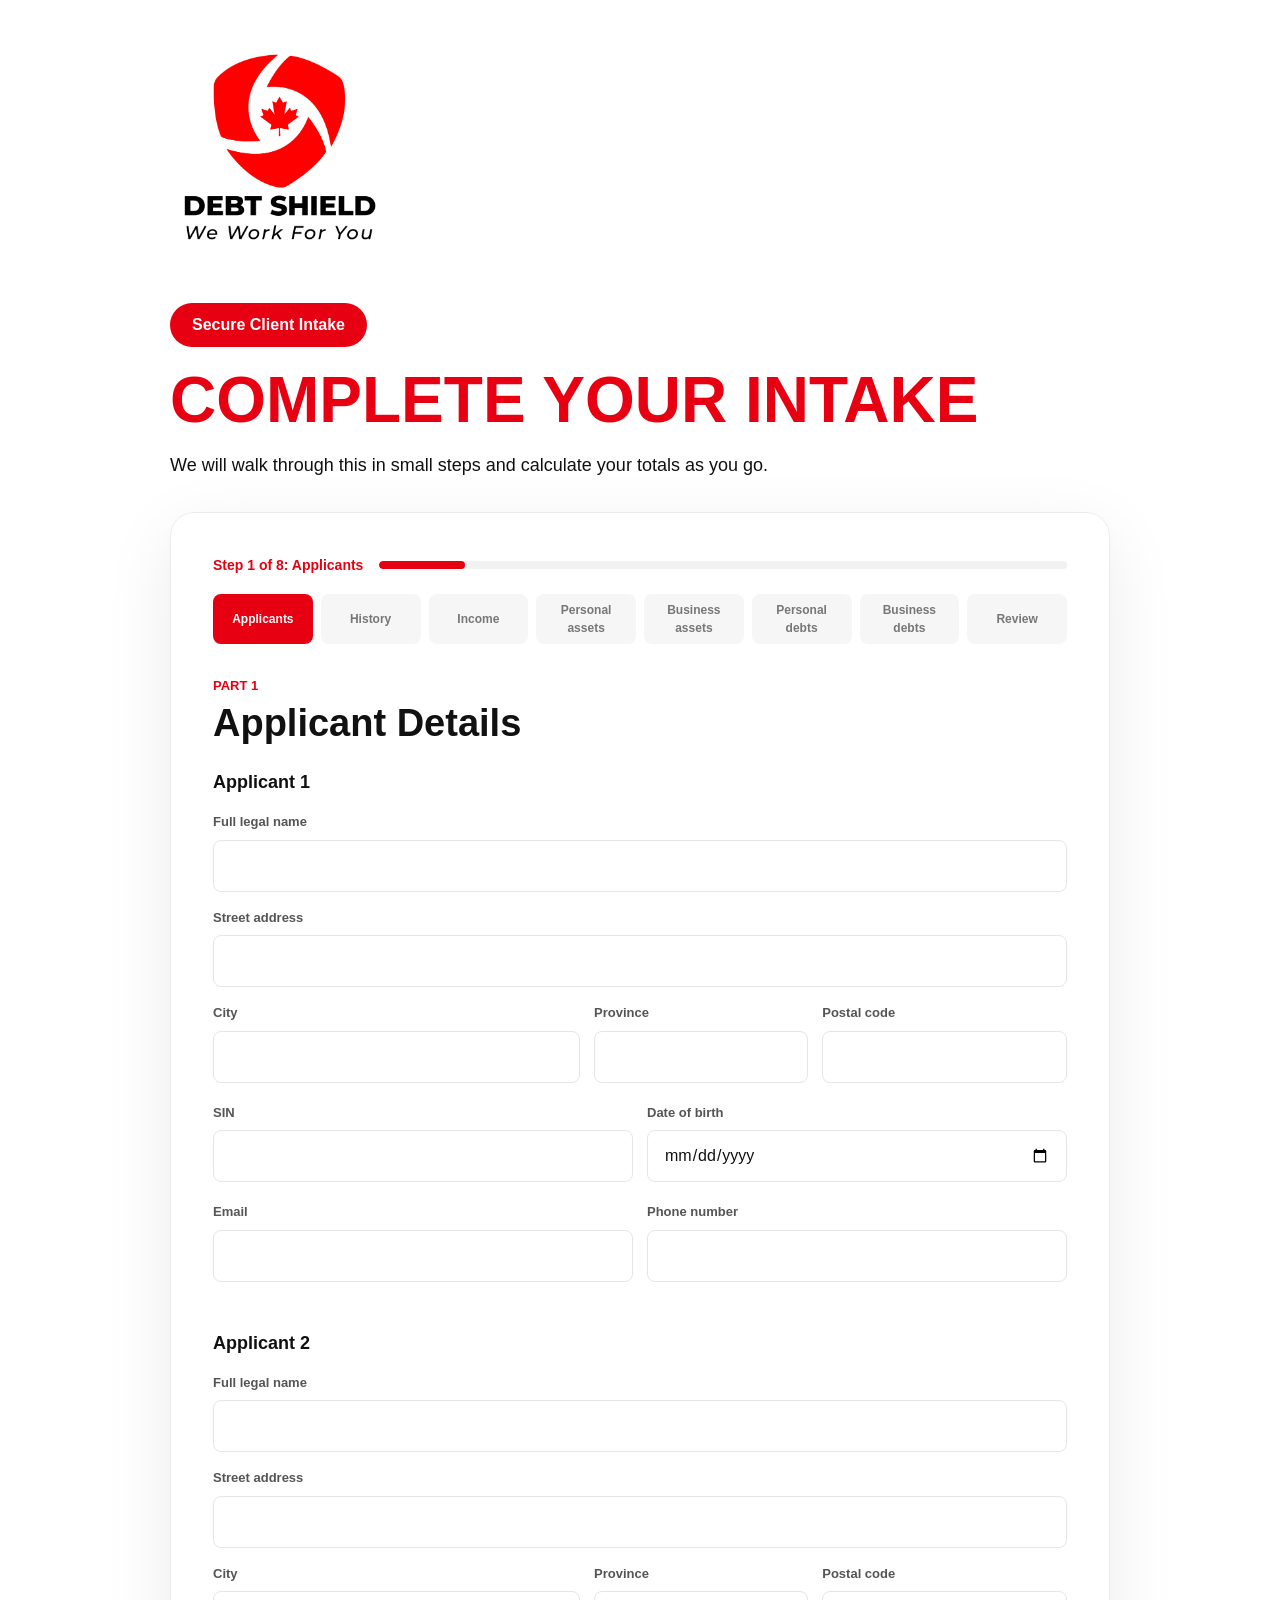
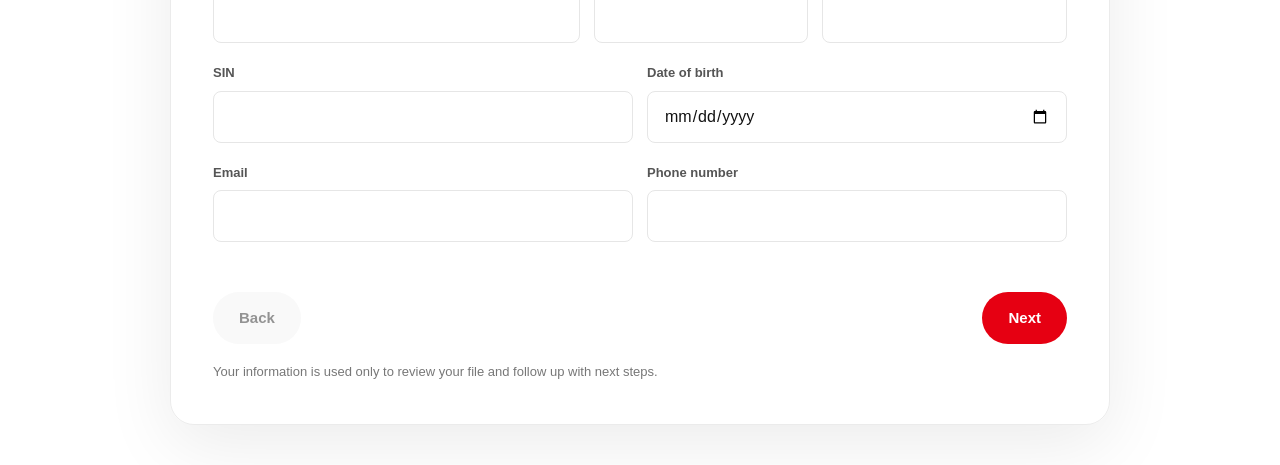
==== commit 585531b6: "Deploy secure intake submission path" ====
--- a/intake.html
+++ b/intake.html
@@ -3,6 +3,7 @@
 <head>
   <meta charset="utf-8" />
   <meta name="viewport" content="width=device-width, initial-scale=1" />
+  <meta name="intake-submit-endpoint" content="https://debtshield-intake-worker.debtshield-intake.workers.dev/intake" />
   <title>Debt Shield Intake</title>
   <link rel="icon" href="./images/favicon.png" type="image/png" />
   <link rel="apple-touch-icon" href="./images/webclip.svg" />
@@ -52,6 +53,10 @@
         </ol>
 
         <p class="intake-error" data-error hidden></p>
+        <label class="intake-honeypot" aria-hidden="true">
+          <span>Company</span>
+          <input name="intake_company" autocomplete="off" tabindex="-1" />
+        </label>
 
         <section class="journey-panel" data-step-panel data-step-title="Applicants">
           <div class="panel-heading">
@@ -113,18 +118,6 @@
                   <input class="intake-input" name="c1_phone" autocomplete="tel" required />
                 </label>
               </div>
-
-              <div class="field-row">
-                <label class="field">
-                  <span>Signature</span>
-                  <input class="intake-input" name="c1_signature" />
-                </label>
-
-                <label class="field">
-                  <span>Date</span>
-                  <input class="intake-input" name="c1_signature_date" type="date" />
-                </label>
-              </div>
             </fieldset>
 
             <fieldset class="applicant-block">
@@ -178,18 +171,6 @@
                 <label class="field">
                   <span>Phone number</span>
                   <input class="intake-input" name="c2_phone" autocomplete="tel" />
-                </label>
-              </div>
-
-              <div class="field-row">
-                <label class="field">
-                  <span>Signature</span>
-                  <input class="intake-input" name="c2_signature" />
-                </label>
-
-                <label class="field">
-                  <span>Date</span>
-                  <input class="intake-input" name="c2_signature_date" type="date" />
                 </label>
               </div>
             </fieldset>
--- a/intake.css
+++ b/intake.css
@@ -423,10 +423,23 @@
   opacity: .45;
 }
 
+.intake-button:disabled {
+  cursor: wait;
+  opacity: .7;
+}
+
 .intake-error {
   margin: 0 0 18px;
   color: #b0000d;
   font-weight: 800;
+}
+
+.intake-honeypot {
+  position: absolute;
+  left: -100vw;
+  width: 1px;
+  height: 1px;
+  overflow: hidden;
 }
 
 .intake-success h2 {
